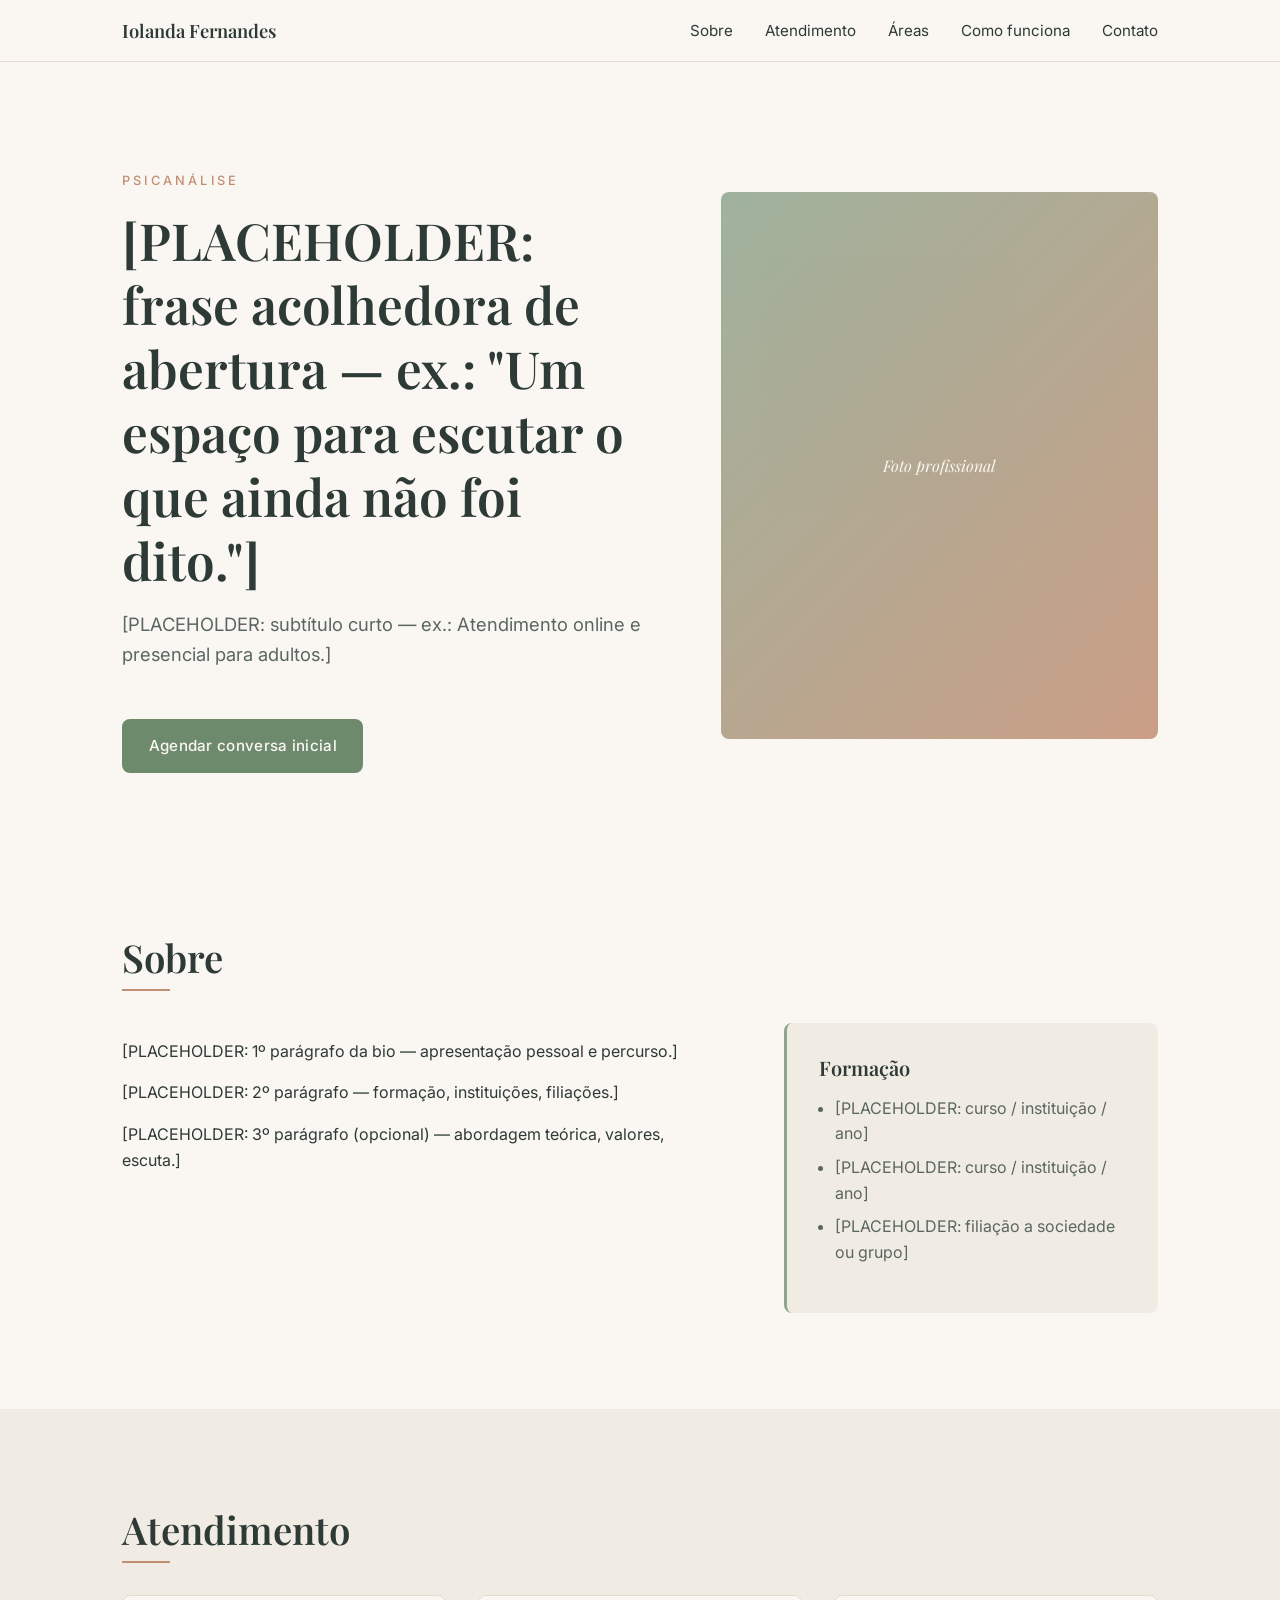
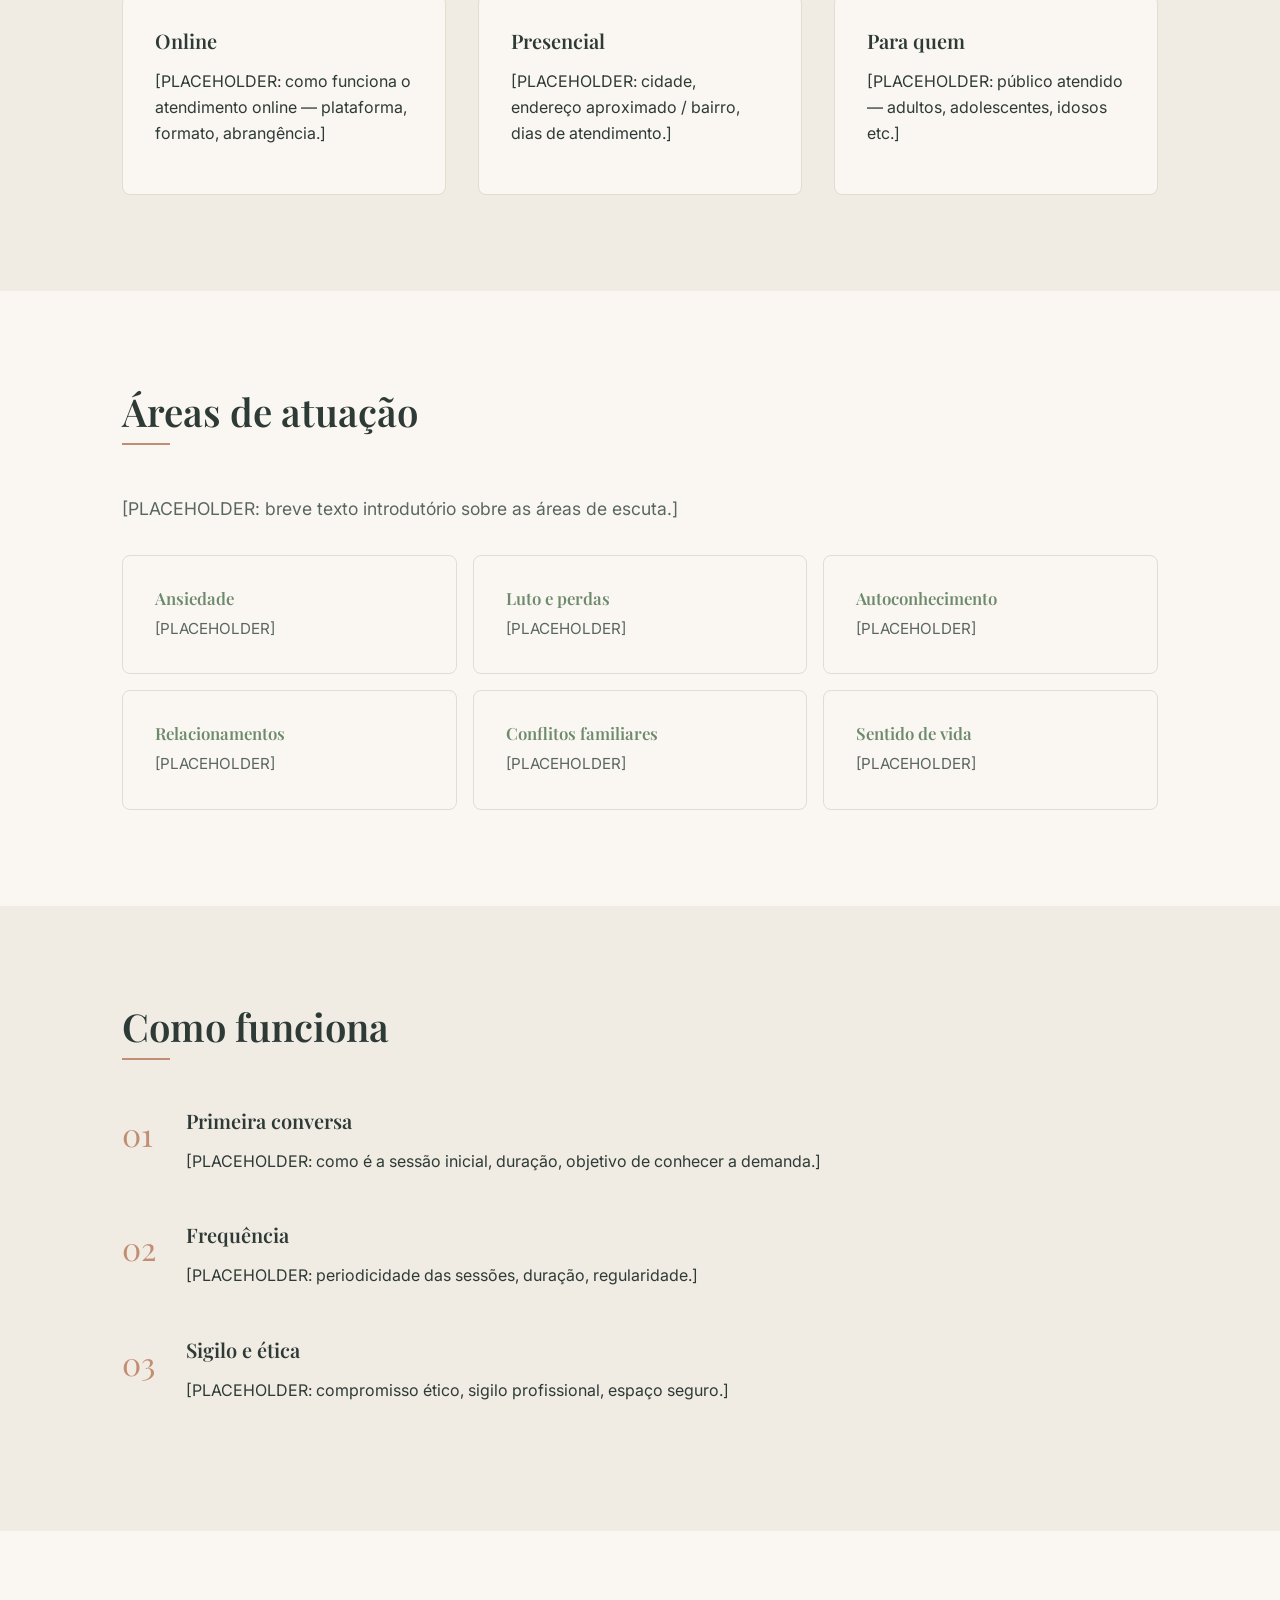
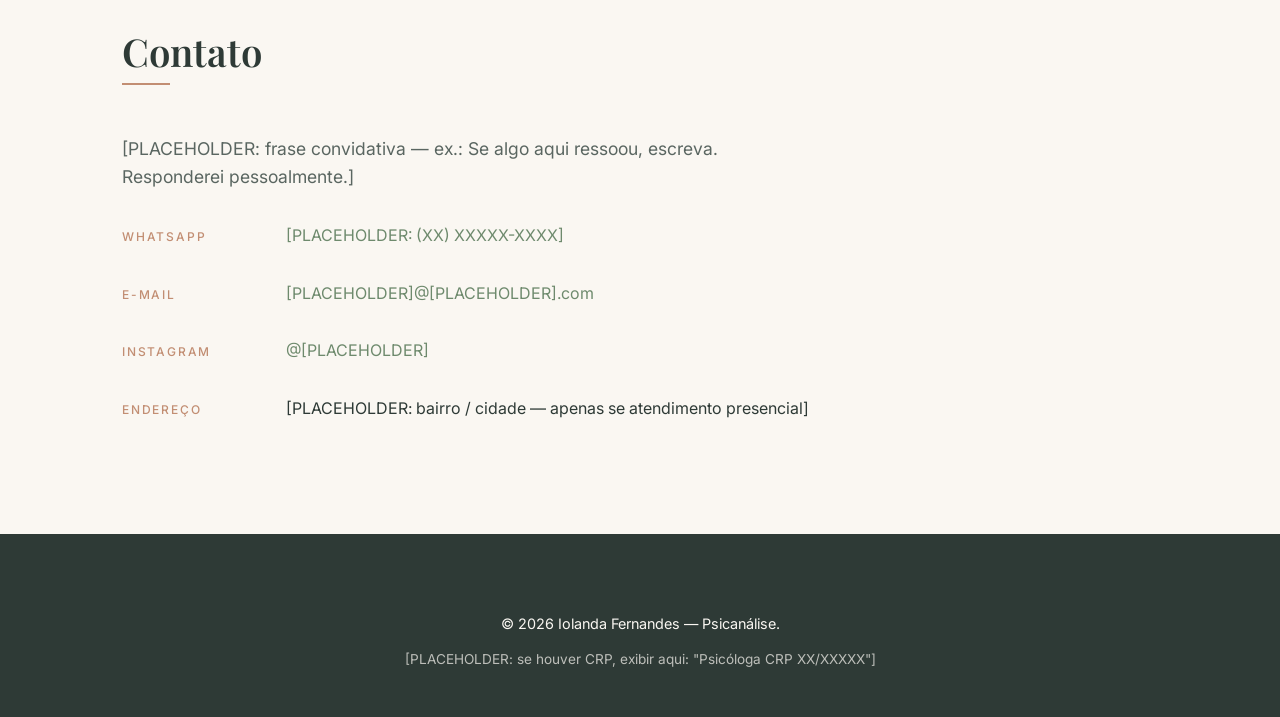
==== index.html @ 134d7c66 "Adiciona estrutura inicial do site (HTML, CSS, JS) Esqueleto one-page com 6 seções (Hero, Sobre, Ate" ====
<!DOCTYPE html>
<html lang="pt-BR">
<head>
  <meta charset="UTF-8" />
  <meta name="viewport" content="width=device-width, initial-scale=1.0" />
  <meta name="description" content="[PLACEHOLDER] Iolanda Fernandes — psicanálise. Atendimento online e presencial. Escuta acolhedora e ética." />
  <meta name="author" content="Iolanda Fernandes" />

  <title>Iolanda Fernandes — Psicanálise</title>

  <link rel="preconnect" href="https://fonts.googleapis.com" />
  <link rel="preconnect" href="https://fonts.gstatic.com" crossorigin />
  <link href="https://fonts.googleapis.com/css2?family=Playfair+Display:wght@400;600&family=Inter:wght@300;400;500;600&display=swap" rel="stylesheet" />

  <link rel="stylesheet" href="css/styles.css" />
</head>
<body>

  <header class="site-header" id="topo">
    <div class="container header-inner">
      <a href="#topo" class="logo">Iolanda Fernandes</a>

      <button class="nav-toggle" aria-label="Abrir menu" aria-expanded="false" aria-controls="nav-menu">
        <span></span><span></span><span></span>
      </button>

      <nav class="nav" id="nav-menu">
        <ul>
          <li><a href="#sobre">Sobre</a></li>
          <li><a href="#atendimento">Atendimento</a></li>
          <li><a href="#areas">Áreas</a></li>
          <li><a href="#como-funciona">Como funciona</a></li>
          <li><a href="#contato">Contato</a></li>
        </ul>
      </nav>
    </div>
  </header>

  <main>

    <!-- 1. HERO -->
    <section class="hero" id="hero">
      <div class="container hero-inner">
        <div class="hero-text">
          <p class="eyebrow">Psicanálise</p>
          <h1>[PLACEHOLDER: frase acolhedora de abertura — ex.: "Um espaço para escutar o que ainda não foi dito."]</h1>
          <p class="lead">[PLACEHOLDER: subtítulo curto — ex.: Atendimento online e presencial para adultos.]</p>
          <a href="#contato" class="btn btn-primary">Agendar conversa inicial</a>
        </div>
        <div class="hero-image">
          <!-- TODO: substituir por foto profissional da Iolanda em img/iolanda.jpg -->
          <div class="hero-image-placeholder" aria-hidden="true">Foto profissional</div>
        </div>
      </div>
    </section>

    <!-- 2. SOBRE -->
    <section class="section" id="sobre">
      <div class="container">
        <h2 class="section-title">Sobre</h2>
        <div class="sobre-grid">
          <div class="sobre-text">
            <p>[PLACEHOLDER: 1º parágrafo da bio — apresentação pessoal e percurso.]</p>
            <p>[PLACEHOLDER: 2º parágrafo — formação, instituições, filiações.]</p>
            <p>[PLACEHOLDER: 3º parágrafo (opcional) — abordagem teórica, valores, escuta.]</p>
          </div>
          <aside class="sobre-credenciais">
            <h3>Formação</h3>
            <ul>
              <li>[PLACEHOLDER: curso / instituição / ano]</li>
              <li>[PLACEHOLDER: curso / instituição / ano]</li>
              <li>[PLACEHOLDER: filiação a sociedade ou grupo]</li>
            </ul>
            <!-- TODO: incluir CRP aqui se a Iolanda for psicóloga formada -->
          </aside>
        </div>
      </div>
    </section>

    <!-- 3. ATENDIMENTO -->
    <section class="section section-alt" id="atendimento">
      <div class="container">
        <h2 class="section-title">Atendimento</h2>
        <div class="cards-grid">
          <article class="card">
            <h3>Online</h3>
            <p>[PLACEHOLDER: como funciona o atendimento online — plataforma, formato, abrangência.]</p>
          </article>
          <article class="card">
            <h3>Presencial</h3>
            <p>[PLACEHOLDER: cidade, endereço aproximado / bairro, dias de atendimento.]</p>
          </article>
          <article class="card">
            <h3>Para quem</h3>
            <p>[PLACEHOLDER: público atendido — adultos, adolescentes, idosos etc.]</p>
          </article>
        </div>
      </div>
    </section>

    <!-- 4. ÁREAS DE ATUAÇÃO -->
    <section class="section" id="areas">
      <div class="container">
        <h2 class="section-title">Áreas de atuação</h2>
        <p class="section-lead">[PLACEHOLDER: breve texto introdutório sobre as áreas de escuta.]</p>
        <div class="areas-grid">
          <div class="area-item"><h4>Ansiedade</h4><p>[PLACEHOLDER]</p></div>
          <div class="area-item"><h4>Luto e perdas</h4><p>[PLACEHOLDER]</p></div>
          <div class="area-item"><h4>Autoconhecimento</h4><p>[PLACEHOLDER]</p></div>
          <div class="area-item"><h4>Relacionamentos</h4><p>[PLACEHOLDER]</p></div>
          <div class="area-item"><h4>Conflitos familiares</h4><p>[PLACEHOLDER]</p></div>
          <div class="area-item"><h4>Sentido de vida</h4><p>[PLACEHOLDER]</p></div>
        </div>
      </div>
    </section>

    <!-- 5. COMO FUNCIONA -->
    <section class="section section-alt" id="como-funciona">
      <div class="container">
        <h2 class="section-title">Como funciona</h2>
        <ol class="passos">
          <li>
            <h3>Primeira conversa</h3>
            <p>[PLACEHOLDER: como é a sessão inicial, duração, objetivo de conhecer a demanda.]</p>
          </li>
          <li>
            <h3>Frequência</h3>
            <p>[PLACEHOLDER: periodicidade das sessões, duração, regularidade.]</p>
          </li>
          <li>
            <h3>Sigilo e ética</h3>
            <p>[PLACEHOLDER: compromisso ético, sigilo profissional, espaço seguro.]</p>
          </li>
        </ol>
      </div>
    </section>

    <!-- 6. CONTATO -->
    <section class="section" id="contato">
      <div class="container">
        <h2 class="section-title">Contato</h2>
        <p class="section-lead">[PLACEHOLDER: frase convidativa — ex.: Se algo aqui ressoou, escreva. Responderei pessoalmente.]</p>
        <ul class="contato-lista">
          <li>
            <span class="contato-label">WhatsApp</span>
            <a href="https://wa.me/55XXXXXXXXXXX" target="_blank" rel="noopener">[PLACEHOLDER: (XX) XXXXX-XXXX]</a>
          </li>
          <li>
            <span class="contato-label">E-mail</span>
            <a href="mailto:[PLACEHOLDER]@[PLACEHOLDER].com">[PLACEHOLDER]@[PLACEHOLDER].com</a>
          </li>
          <li>
            <span class="contato-label">Instagram</span>
            <a href="https://instagram.com/[PLACEHOLDER]" target="_blank" rel="noopener">@[PLACEHOLDER]</a>
          </li>
          <li>
            <span class="contato-label">Endereço</span>
            <span>[PLACEHOLDER: bairro / cidade — apenas se atendimento presencial]</span>
          </li>
        </ul>
      </div>
    </section>

  </main>

  <footer class="site-footer">
    <div class="container">
      <p>&copy; <span id="ano">2026</span> Iolanda Fernandes — Psicanálise.</p>
      <p class="footer-note">[PLACEHOLDER: se houver CRP, exibir aqui: "Psicóloga CRP XX/XXXXX"]</p>
    </div>
  </footer>

  <script src="js/main.js"></script>
</body>
</html>
---- css/styles.css ----
/* ===========================================================
   Site Iolanda Fernandes — Psicanálise
   Paleta sóbria e acolhedora · mobile-first · sem frameworks
   =========================================================== */

:root {
  /* Paleta */
  --c-bg:          #FAF7F2;   /* off-white */
  --c-bg-alt:      #F1ECE3;   /* off-white mais quente para seções alternadas */
  --c-text:        #2E3A36;   /* verde-acinzentado escuro */
  --c-text-soft:   #5A6661;
  --c-accent:      #8FA68E;   /* verde-sálvia */
  --c-accent-dark: #6E8A6D;
  --c-warm:        #C28E73;   /* terracota suave */
  --c-line:        #E2DCD2;

  /* Tipografia */
  --f-serif: 'Playfair Display', Georgia, 'Times New Roman', serif;
  --f-sans:  'Inter', system-ui, -apple-system, 'Helvetica Neue', sans-serif;

  /* Espaçamentos */
  --space-xs: 0.5rem;
  --space-sm: 1rem;
  --space-md: 2rem;
  --space-lg: 4rem;
  --space-xl: 6rem;

  /* Layout */
  --max-w: 1100px;
  --radius: 8px;
  --transition: 0.25s ease;
}

/* ----------- Reset enxuto ----------- */
*, *::before, *::after { box-sizing: border-box; }
html { scroll-behavior: smooth; }
body {
  margin: 0;
  font-family: var(--f-sans);
  font-weight: 400;
  line-height: 1.6;
  color: var(--c-text);
  background: var(--c-bg);
  -webkit-font-smoothing: antialiased;
}
img { max-width: 100%; display: block; }
a { color: var(--c-accent-dark); text-decoration: none; transition: color var(--transition); }
a:hover { color: var(--c-warm); }
ul, ol { padding-left: 1.2rem; }

/* ----------- Tipografia ----------- */
h1, h2, h3, h4 {
  font-family: var(--f-serif);
  font-weight: 600;
  color: var(--c-text);
  line-height: 1.25;
  margin: 0 0 var(--space-sm);
}
h1 { font-size: clamp(2rem, 5vw, 3.2rem); }
h2 { font-size: clamp(1.6rem, 3.5vw, 2.4rem); }
h3 { font-size: 1.25rem; }
h4 { font-size: 1.05rem; }

.eyebrow {
  text-transform: uppercase;
  letter-spacing: 0.25em;
  font-size: 0.8rem;
  color: var(--c-warm);
  margin-bottom: var(--space-sm);
  font-weight: 500;
}

.lead {
  font-size: 1.15rem;
  color: var(--c-text-soft);
  max-width: 50ch;
}

/* ----------- Container ----------- */
.container {
  width: 100%;
  max-width: var(--max-w);
  margin: 0 auto;
  padding: 0 var(--space-md);
}

/* ----------- Header ----------- */
.site-header {
  position: sticky;
  top: 0;
  z-index: 100;
  background: rgba(250, 247, 242, 0.92);
  backdrop-filter: blur(8px);
  border-bottom: 1px solid var(--c-line);
}
.header-inner {
  display: flex;
  align-items: center;
  justify-content: space-between;
  padding-top: var(--space-sm);
  padding-bottom: var(--space-sm);
}
.logo {
  font-family: var(--f-serif);
  font-size: 1.15rem;
  font-weight: 600;
  color: var(--c-text);
}
.nav ul {
  list-style: none;
  padding: 0;
  margin: 0;
  display: flex;
  gap: var(--space-md);
}
.nav a {
  color: var(--c-text);
  font-size: 0.95rem;
}

/* Toggle mobile */
.nav-toggle {
  display: none;
  background: none;
  border: 0;
  padding: 0.5rem;
  cursor: pointer;
}
.nav-toggle span {
  display: block;
  width: 26px;
  height: 2px;
  background: var(--c-text);
  margin: 5px 0;
  transition: transform var(--transition), opacity var(--transition);
}

/* ----------- Hero ----------- */
.hero {
  padding: var(--space-xl) 0 var(--space-lg);
}
.hero-inner {
  display: grid;
  grid-template-columns: 1fr;
  gap: var(--space-lg);
  align-items: center;
}
.hero-image-placeholder {
  background: linear-gradient(135deg, var(--c-accent) 0%, var(--c-warm) 100%);
  border-radius: var(--radius);
  aspect-ratio: 4 / 5;
  display: flex;
  align-items: center;
  justify-content: center;
  color: var(--c-bg);
  font-family: var(--f-serif);
  font-style: italic;
  opacity: 0.85;
}

/* ----------- Botões ----------- */
.btn {
  display: inline-block;
  padding: 0.85rem 1.6rem;
  border-radius: var(--radius);
  font-family: var(--f-sans);
  font-weight: 500;
  font-size: 0.95rem;
  letter-spacing: 0.02em;
  border: 1px solid transparent;
  cursor: pointer;
  transition: background var(--transition), color var(--transition), transform var(--transition);
  margin-top: var(--space-md);
}
.btn-primary {
  background: var(--c-accent-dark);
  color: var(--c-bg);
}
.btn-primary:hover {
  background: var(--c-text);
  color: var(--c-bg);
  transform: translateY(-1px);
}

/* ----------- Seções ----------- */
.section {
  padding: var(--space-xl) 0;
}
.section-alt {
  background: var(--c-bg-alt);
}
.section-title {
  margin-bottom: var(--space-md);
  position: relative;
  display: inline-block;
}
.section-title::after {
  content: "";
  display: block;
  width: 48px;
  height: 2px;
  background: var(--c-warm);
  margin-top: var(--space-xs);
}
.section-lead {
  font-size: 1.1rem;
  color: var(--c-text-soft);
  max-width: 60ch;
  margin-bottom: var(--space-md);
}

/* ----------- Sobre ----------- */
.sobre-grid {
  display: grid;
  grid-template-columns: 1fr;
  gap: var(--space-lg);
}
.sobre-credenciais {
  background: var(--c-bg-alt);
  padding: var(--space-md);
  border-radius: var(--radius);
  border-left: 3px solid var(--c-accent);
}
.sobre-credenciais h3 { margin-top: 0; }
.sobre-credenciais ul { padding-left: 1rem; }
.sobre-credenciais li { margin-bottom: var(--space-xs); color: var(--c-text-soft); }

/* ----------- Cards (Atendimento) ----------- */
.cards-grid {
  display: grid;
  grid-template-columns: 1fr;
  gap: var(--space-md);
}
.card {
  background: var(--c-bg);
  padding: var(--space-md);
  border-radius: var(--radius);
  border: 1px solid var(--c-line);
  transition: transform var(--transition), box-shadow var(--transition);
}
.card:hover {
  transform: translateY(-3px);
  box-shadow: 0 8px 24px rgba(46, 58, 54, 0.08);
}

/* ----------- Áreas ----------- */
.areas-grid {
  display: grid;
  grid-template-columns: 1fr;
  gap: var(--space-sm);
}
.area-item {
  padding: var(--space-md);
  border: 1px solid var(--c-line);
  border-radius: var(--radius);
  background: var(--c-bg);
}
.area-item h4 {
  color: var(--c-accent-dark);
  margin-bottom: var(--space-xs);
}
.area-item p {
  margin: 0;
  color: var(--c-text-soft);
  font-size: 0.95rem;
}

/* ----------- Passos (Como funciona) ----------- */
.passos {
  list-style: none;
  padding: 0;
  counter-reset: passo;
  display: grid;
  gap: var(--space-md);
}
.passos li {
  counter-increment: passo;
  padding-left: 4rem;
  position: relative;
}
.passos li::before {
  content: counter(passo, decimal-leading-zero);
  position: absolute;
  left: 0;
  top: 0;
  font-family: var(--f-serif);
  font-size: 2rem;
  color: var(--c-warm);
}

/* ----------- Contato ----------- */
.contato-lista {
  list-style: none;
  padding: 0;
  display: grid;
  gap: var(--space-md);
  margin-top: var(--space-md);
}
.contato-lista li {
  display: grid;
  grid-template-columns: 1fr;
  gap: 0.25rem;
}
.contato-label {
  text-transform: uppercase;
  letter-spacing: 0.15em;
  font-size: 0.75rem;
  color: var(--c-warm);
  font-weight: 500;
}

/* ----------- Footer ----------- */
.site-footer {
  background: var(--c-text);
  color: var(--c-bg);
  padding: var(--space-lg) 0 var(--space-md);
  text-align: center;
  font-size: 0.9rem;
}
.site-footer a { color: var(--c-bg); }
.footer-note {
  opacity: 0.7;
  font-size: 0.85rem;
  margin-top: var(--space-xs);
}

/* ===========================================================
   Breakpoints
   =========================================================== */

@media (min-width: 720px) {
  .hero-inner { grid-template-columns: 1.1fr 0.9fr; }
  .sobre-grid { grid-template-columns: 1.6fr 1fr; }
  .cards-grid { grid-template-columns: repeat(3, 1fr); }
  .areas-grid { grid-template-columns: repeat(2, 1fr); }
  .contato-lista li {
    grid-template-columns: 160px 1fr;
    align-items: baseline;
  }
}

@media (min-width: 960px) {
  .areas-grid { grid-template-columns: repeat(3, 1fr); }
}

/* ----------- Mobile: menu toggle ----------- */
@media (max-width: 719px) {
  .nav-toggle { display: block; }
  .nav {
    position: absolute;
    top: 100%;
    left: 0;
    right: 0;
    background: var(--c-bg);
    border-bottom: 1px solid var(--c-line);
    max-height: 0;
    overflow: hidden;
    transition: max-height var(--transition);
  }
  .nav.open { max-height: 500px; }
  .nav ul {
    flex-direction: column;
    gap: 0;
    padding: var(--space-sm) var(--space-md);
  }
  .nav li {
    padding: var(--space-sm) 0;
    border-bottom: 1px solid var(--c-line);
  }
  .nav li:last-child { border-bottom: 0; }
}
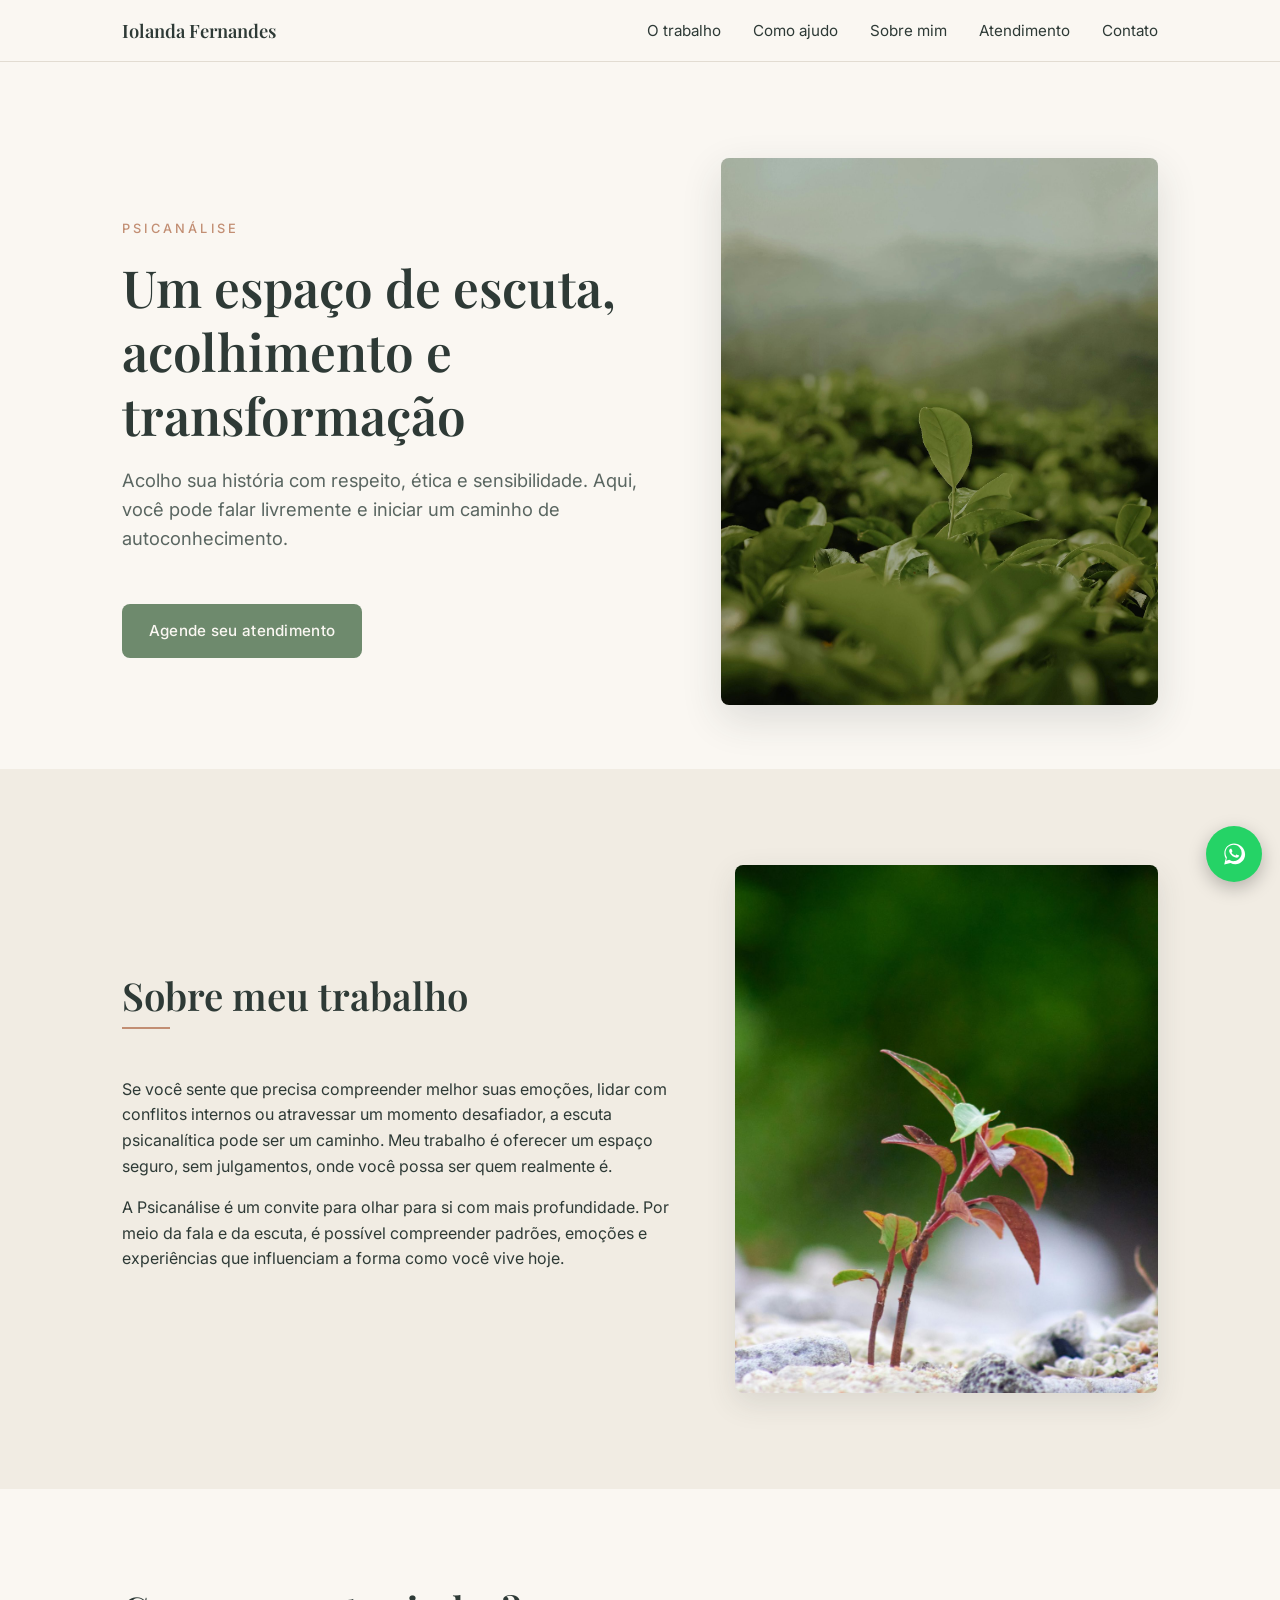
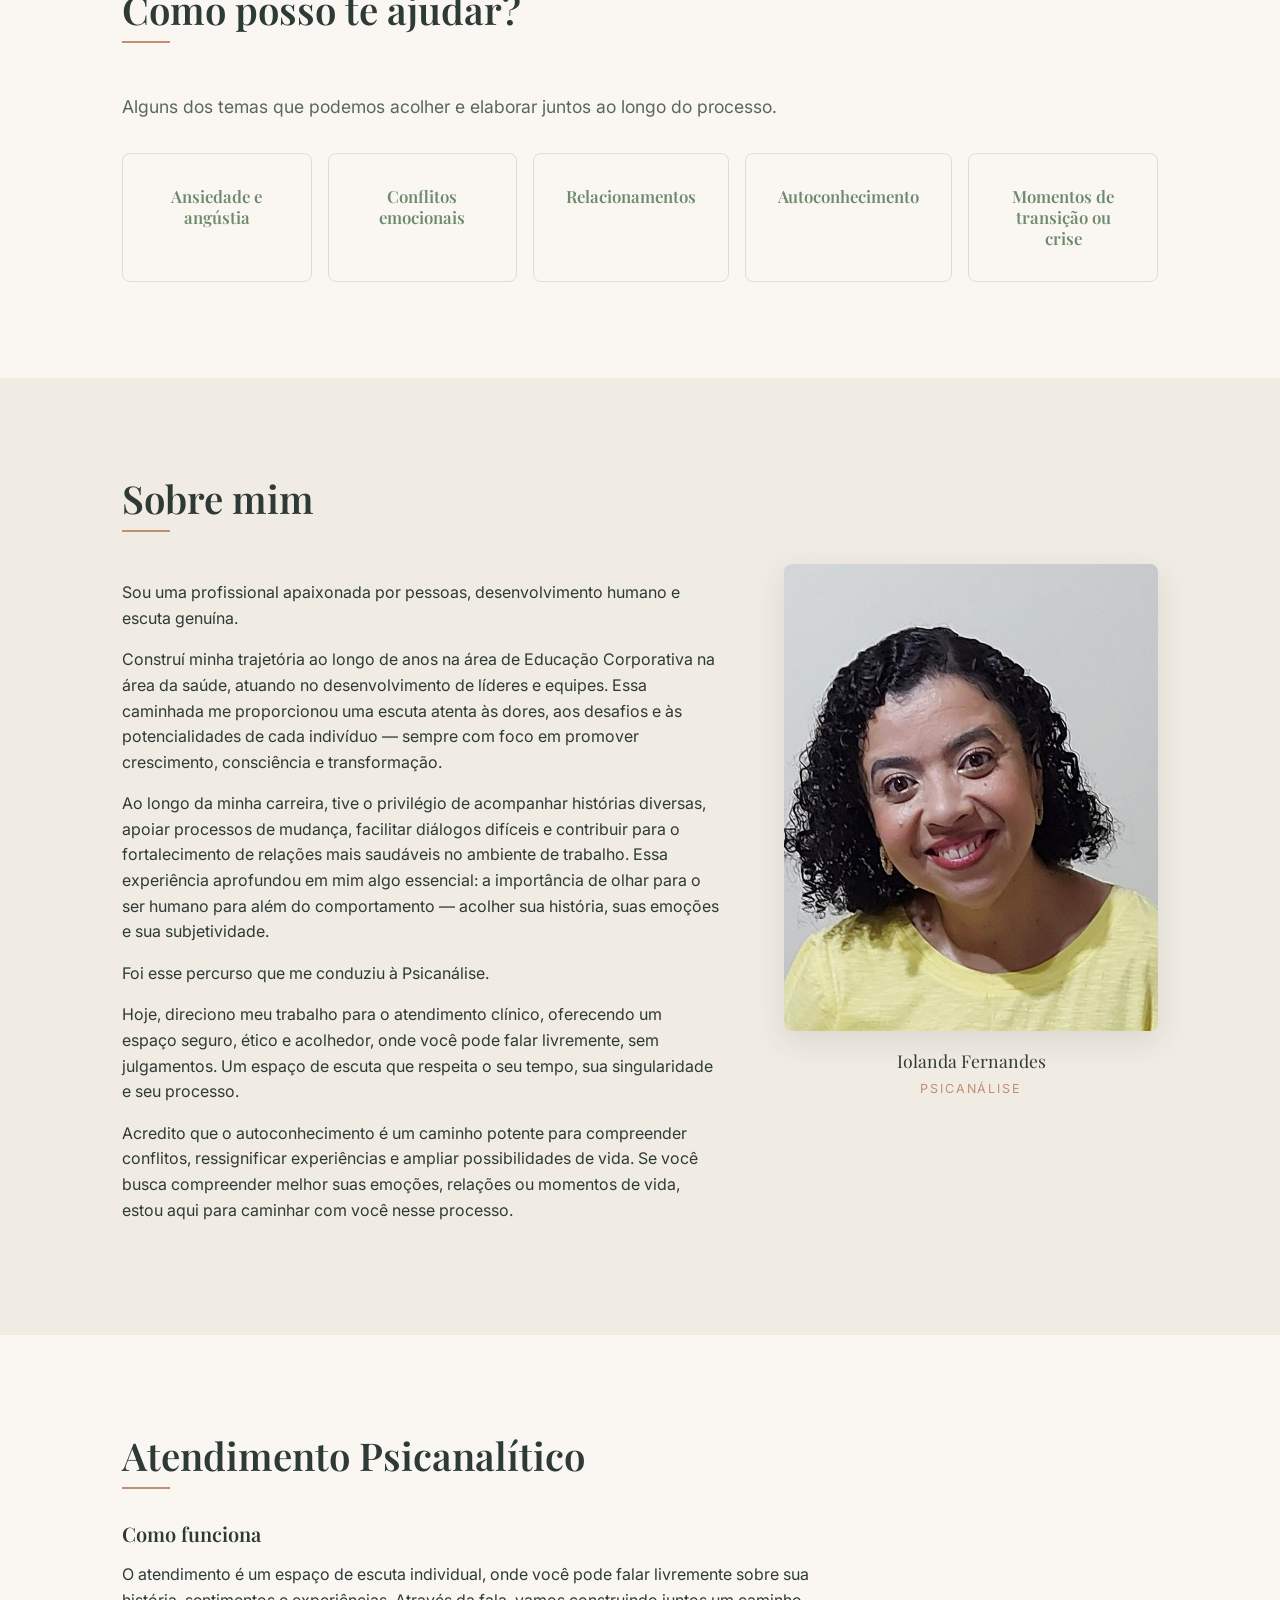
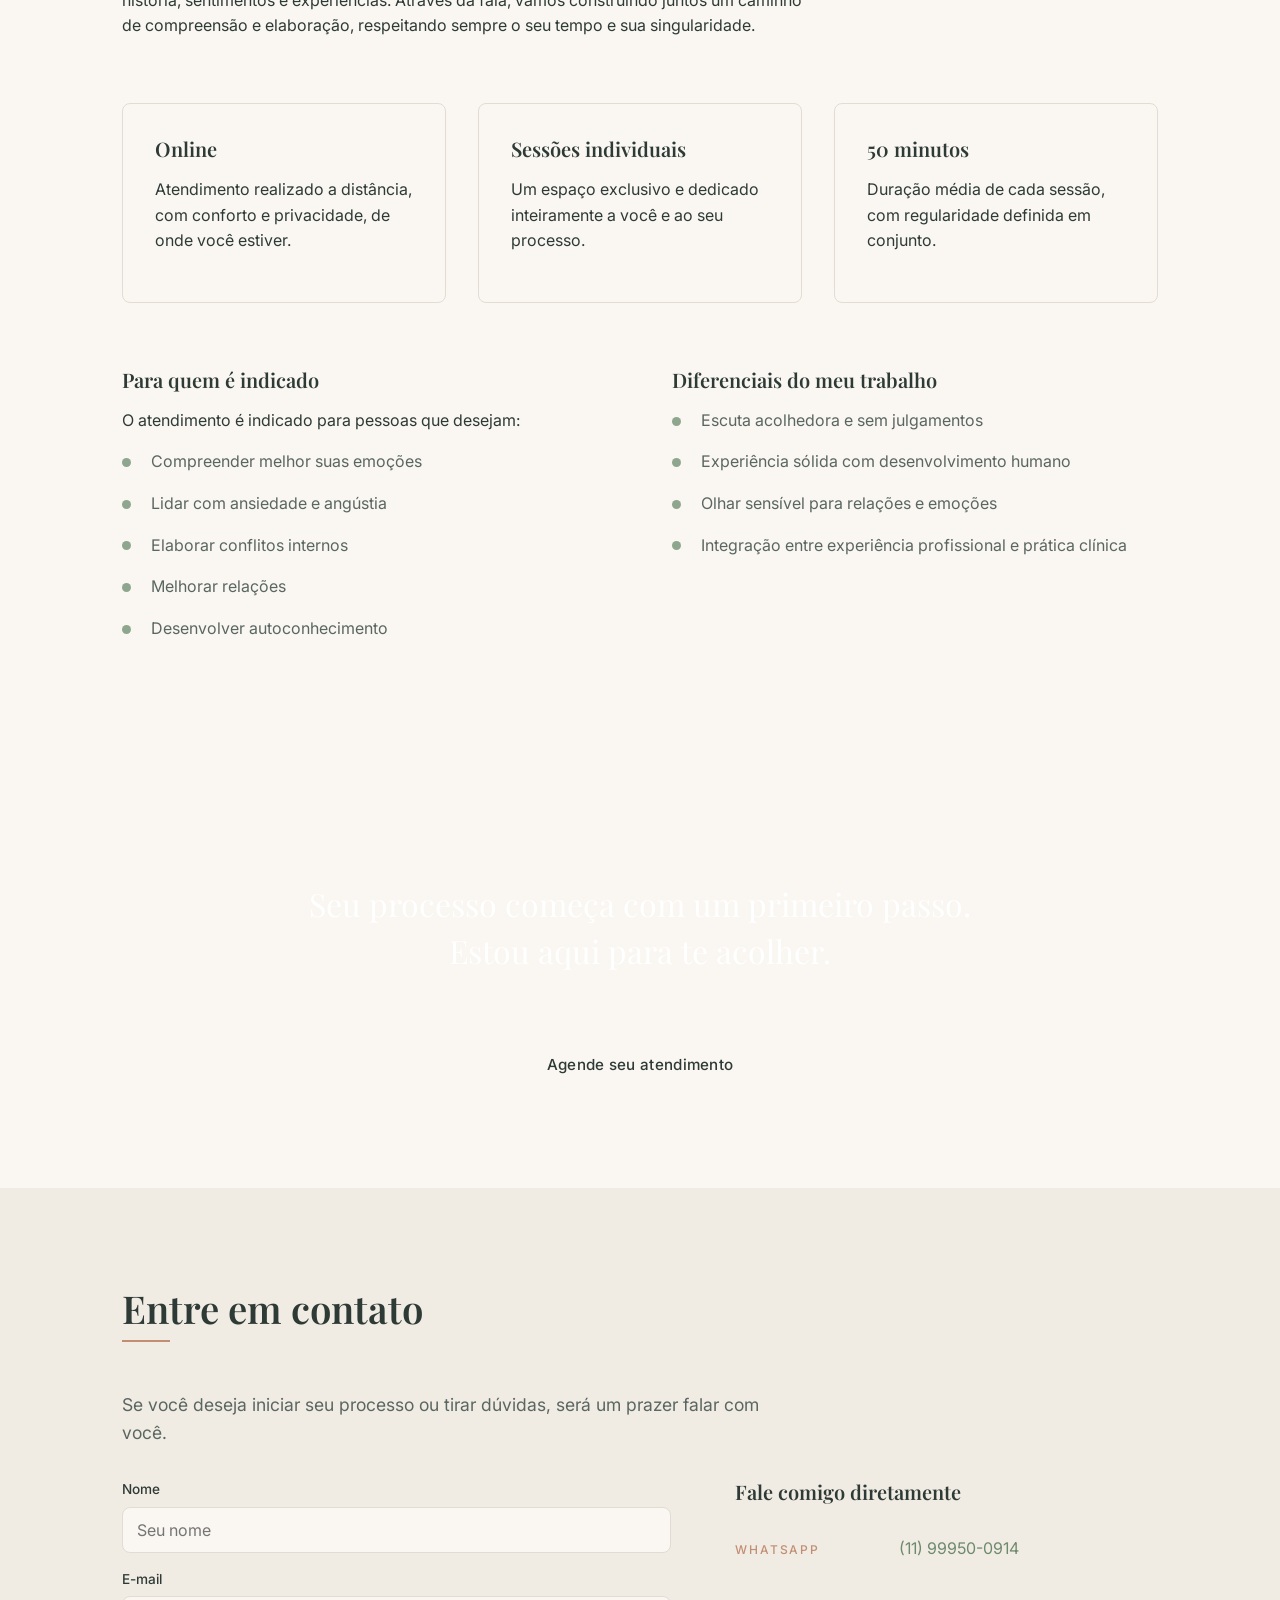
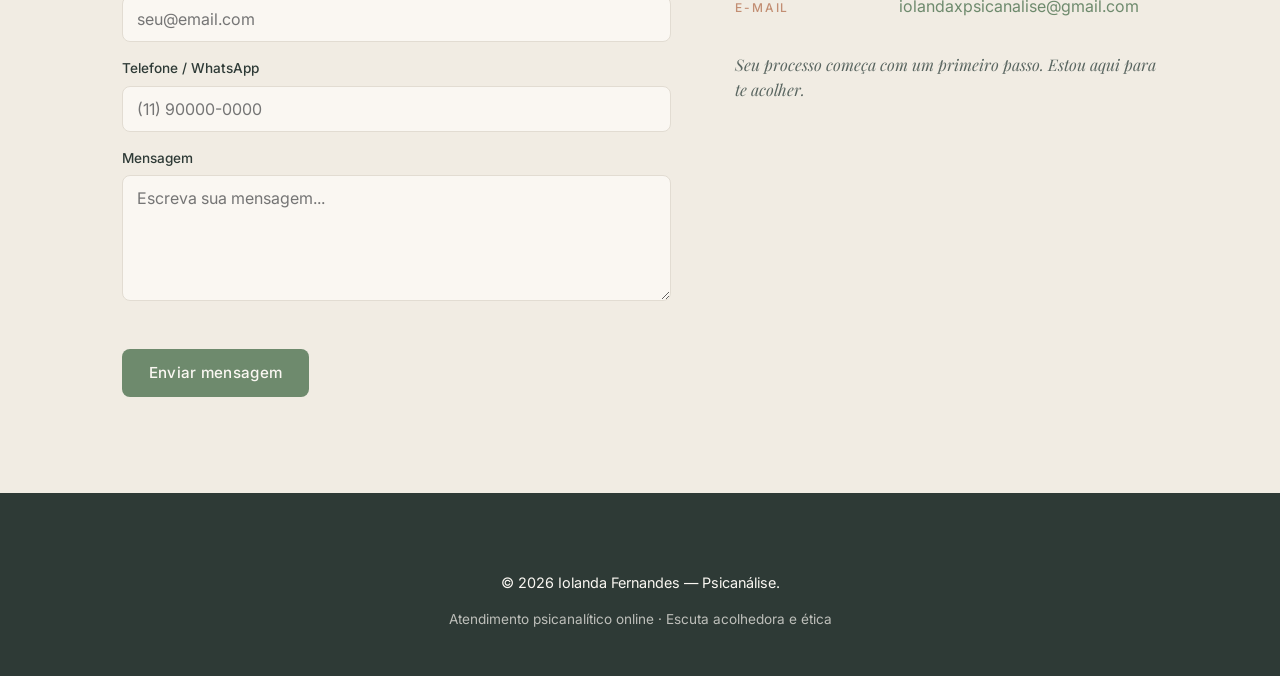
==== commit 8c947911: "Adiciona conteúdo real, imagens, formulário e WhatsApp - Substitui placeholders pelo conteúdo final " ====
--- a/index.html
+++ b/index.html
@@ -3,10 +3,17 @@
 <head>
   <meta charset="UTF-8" />
   <meta name="viewport" content="width=device-width, initial-scale=1.0" />
-  <meta name="description" content="[PLACEHOLDER] Iolanda Fernandes — psicanálise. Atendimento online e presencial. Escuta acolhedora e ética." />
+  <meta name="description" content="Iolanda Fernandes — Psicanálise. Atendimento psicanalítico online, individual e acolhedor. Um espaço de escuta, sem julgamentos, para autoconhecimento e transformação." />
   <meta name="author" content="Iolanda Fernandes" />
 
-  <title>Iolanda Fernandes — Psicanálise</title>
+  <title>Iolanda Fernandes — Psicanálise | Atendimento online</title>
+
+  <!-- Open Graph (preview ao compartilhar no WhatsApp e redes sociais) -->
+  <meta property="og:type" content="website" />
+  <meta property="og:title" content="Iolanda Fernandes — Psicanálise" />
+  <meta property="og:description" content="Um espaço de escuta, acolhimento e transformação. Atendimento psicanalítico online e individual." />
+  <meta property="og:image" content="https://acolhimentodamente.com.br/img/campo-verde.jpg" />
+  <meta property="og:url" content="https://acolhimentodamente.com.br" />
 
   <link rel="preconnect" href="https://fonts.googleapis.com" />
   <link rel="preconnect" href="https://fonts.gstatic.com" crossorigin />
@@ -26,10 +33,10 @@
 
       <nav class="nav" id="nav-menu">
         <ul>
-          <li><a href="#sobre">Sobre</a></li>
+          <li><a href="#trabalho">O trabalho</a></li>
+          <li><a href="#areas">Como ajudo</a></li>
+          <li><a href="#sobre">Sobre mim</a></li>
           <li><a href="#atendimento">Atendimento</a></li>
-          <li><a href="#areas">Áreas</a></li>
-          <li><a href="#como-funciona">Como funciona</a></li>
           <li><a href="#contato">Contato</a></li>
         </ul>
       </nav>
@@ -43,121 +50,170 @@
       <div class="container hero-inner">
         <div class="hero-text">
           <p class="eyebrow">Psicanálise</p>
-          <h1>[PLACEHOLDER: frase acolhedora de abertura — ex.: "Um espaço para escutar o que ainda não foi dito."]</h1>
-          <p class="lead">[PLACEHOLDER: subtítulo curto — ex.: Atendimento online e presencial para adultos.]</p>
-          <a href="#contato" class="btn btn-primary">Agendar conversa inicial</a>
+          <h1>Um espaço de escuta, acolhimento e transformação</h1>
+          <p class="lead">Acolho sua história com respeito, ética e sensibilidade. Aqui, você pode falar livremente e iniciar um caminho de autoconhecimento.</p>
+          <a href="#contato" class="btn btn-primary">Agende seu atendimento</a>
         </div>
         <div class="hero-image">
-          <!-- TODO: substituir por foto profissional da Iolanda em img/iolanda.jpg -->
-          <div class="hero-image-placeholder" aria-hidden="true">Foto profissional</div>
-        </div>
-      </div>
-    </section>
-
-    <!-- 2. SOBRE -->
-    <section class="section" id="sobre">
-      <div class="container">
-        <h2 class="section-title">Sobre</h2>
+          <img src="img/campo-verde.jpg" alt="Folhas verdes sob luz suave, transmitindo calma" class="hero-photo" />
+        </div>
+      </div>
+    </section>
+
+    <!-- 2. SOBRE MEU TRABALHO -->
+    <section class="section section-alt" id="trabalho">
+      <div class="container">
+        <div class="media-grid">
+          <div class="media-text">
+            <h2 class="section-title">Sobre meu trabalho</h2>
+            <p>Se você sente que precisa compreender melhor suas emoções, lidar com conflitos internos ou atravessar um momento desafiador, a escuta psicanalítica pode ser um caminho. Meu trabalho é oferecer um espaço seguro, sem julgamentos, onde você possa ser quem realmente é.</p>
+            <p>A Psicanálise é um convite para olhar para si com mais profundidade. Por meio da fala e da escuta, é possível compreender padrões, emoções e experiências que influenciam a forma como você vive hoje.</p>
+          </div>
+          <div class="media-image">
+            <img src="img/broto.jpg" alt="Pequeno broto crescendo, símbolo de transformação" />
+          </div>
+        </div>
+      </div>
+    </section>
+
+    <!-- 3. COMO POSSO TE AJUDAR -->
+    <section class="section" id="areas">
+      <div class="container">
+        <h2 class="section-title">Como posso te ajudar?</h2>
+        <p class="section-lead">Alguns dos temas que podemos acolher e elaborar juntos ao longo do processo.</p>
+        <div class="areas-grid">
+          <div class="area-item"><h4>Ansiedade e angústia</h4></div>
+          <div class="area-item"><h4>Conflitos emocionais</h4></div>
+          <div class="area-item"><h4>Relacionamentos</h4></div>
+          <div class="area-item"><h4>Autoconhecimento</h4></div>
+          <div class="area-item"><h4>Momentos de transição ou crise</h4></div>
+        </div>
+      </div>
+    </section>
+
+    <!-- 4. SOBRE MIM -->
+    <section class="section section-alt" id="sobre">
+      <div class="container">
+        <h2 class="section-title">Sobre mim</h2>
         <div class="sobre-grid">
           <div class="sobre-text">
-            <p>[PLACEHOLDER: 1º parágrafo da bio — apresentação pessoal e percurso.]</p>
-            <p>[PLACEHOLDER: 2º parágrafo — formação, instituições, filiações.]</p>
-            <p>[PLACEHOLDER: 3º parágrafo (opcional) — abordagem teórica, valores, escuta.]</p>
-          </div>
-          <aside class="sobre-credenciais">
-            <h3>Formação</h3>
-            <ul>
-              <li>[PLACEHOLDER: curso / instituição / ano]</li>
-              <li>[PLACEHOLDER: curso / instituição / ano]</li>
-              <li>[PLACEHOLDER: filiação a sociedade ou grupo]</li>
-            </ul>
-            <!-- TODO: incluir CRP aqui se a Iolanda for psicóloga formada -->
+            <p>Sou uma profissional apaixonada por pessoas, desenvolvimento humano e escuta genuína.</p>
+            <p>Construí minha trajetória ao longo de anos na área de Educação Corporativa na área da saúde, atuando no desenvolvimento de líderes e equipes. Essa caminhada me proporcionou uma escuta atenta às dores, aos desafios e às potencialidades de cada indivíduo — sempre com foco em promover crescimento, consciência e transformação.</p>
+            <p>Ao longo da minha carreira, tive o privilégio de acompanhar histórias diversas, apoiar processos de mudança, facilitar diálogos difíceis e contribuir para o fortalecimento de relações mais saudáveis no ambiente de trabalho. Essa experiência aprofundou em mim algo essencial: a importância de olhar para o ser humano para além do comportamento — acolher sua história, suas emoções e sua subjetividade.</p>
+            <p>Foi esse percurso que me conduziu à Psicanálise.</p>
+            <p>Hoje, direciono meu trabalho para o atendimento clínico, oferecendo um espaço seguro, ético e acolhedor, onde você pode falar livremente, sem julgamentos. Um espaço de escuta que respeita o seu tempo, sua singularidade e seu processo.</p>
+            <p>Acredito que o autoconhecimento é um caminho potente para compreender conflitos, ressignificar experiências e ampliar possibilidades de vida. Se você busca compreender melhor suas emoções, relações ou momentos de vida, estou aqui para caminhar com você nesse processo.</p>
+          </div>
+          <aside class="sobre-foto">
+            <img src="img/iolanda.jpg" alt="Iolanda Fernandes, psicanalista" />
+            <p class="sobre-foto-nome">Iolanda Fernandes<span>Psicanálise</span></p>
           </aside>
         </div>
       </div>
     </section>
 
-    <!-- 3. ATENDIMENTO -->
-    <section class="section section-alt" id="atendimento">
-      <div class="container">
-        <h2 class="section-title">Atendimento</h2>
+    <!-- 5. ATENDIMENTO -->
+    <section class="section" id="atendimento">
+      <div class="container">
+        <h2 class="section-title">Atendimento Psicanalítico</h2>
+
+        <div class="atend-bloco">
+          <h3>Como funciona</h3>
+          <p>O atendimento é um espaço de escuta individual, onde você pode falar livremente sobre sua história, sentimentos e experiências. Através da fala, vamos construindo juntos um caminho de compreensão e elaboração, respeitando sempre o seu tempo e sua singularidade.</p>
+        </div>
+
         <div class="cards-grid">
           <article class="card">
             <h3>Online</h3>
-            <p>[PLACEHOLDER: como funciona o atendimento online — plataforma, formato, abrangência.]</p>
+            <p>Atendimento realizado a distância, com conforto e privacidade, de onde você estiver.</p>
           </article>
           <article class="card">
-            <h3>Presencial</h3>
-            <p>[PLACEHOLDER: cidade, endereço aproximado / bairro, dias de atendimento.]</p>
+            <h3>Sessões individuais</h3>
+            <p>Um espaço exclusivo e dedicado inteiramente a você e ao seu processo.</p>
           </article>
           <article class="card">
-            <h3>Para quem</h3>
-            <p>[PLACEHOLDER: público atendido — adultos, adolescentes, idosos etc.]</p>
+            <h3>50 minutos</h3>
+            <p>Duração média de cada sessão, com regularidade definida em conjunto.</p>
           </article>
         </div>
-      </div>
-    </section>
-
-    <!-- 4. ÁREAS DE ATUAÇÃO -->
-    <section class="section" id="areas">
-      <div class="container">
-        <h2 class="section-title">Áreas de atuação</h2>
-        <p class="section-lead">[PLACEHOLDER: breve texto introdutório sobre as áreas de escuta.]</p>
-        <div class="areas-grid">
-          <div class="area-item"><h4>Ansiedade</h4><p>[PLACEHOLDER]</p></div>
-          <div class="area-item"><h4>Luto e perdas</h4><p>[PLACEHOLDER]</p></div>
-          <div class="area-item"><h4>Autoconhecimento</h4><p>[PLACEHOLDER]</p></div>
-          <div class="area-item"><h4>Relacionamentos</h4><p>[PLACEHOLDER]</p></div>
-          <div class="area-item"><h4>Conflitos familiares</h4><p>[PLACEHOLDER]</p></div>
-          <div class="area-item"><h4>Sentido de vida</h4><p>[PLACEHOLDER]</p></div>
-        </div>
-      </div>
-    </section>
-
-    <!-- 5. COMO FUNCIONA -->
-    <section class="section section-alt" id="como-funciona">
-      <div class="container">
-        <h2 class="section-title">Como funciona</h2>
-        <ol class="passos">
-          <li>
-            <h3>Primeira conversa</h3>
-            <p>[PLACEHOLDER: como é a sessão inicial, duração, objetivo de conhecer a demanda.]</p>
-          </li>
-          <li>
-            <h3>Frequência</h3>
-            <p>[PLACEHOLDER: periodicidade das sessões, duração, regularidade.]</p>
-          </li>
-          <li>
-            <h3>Sigilo e ética</h3>
-            <p>[PLACEHOLDER: compromisso ético, sigilo profissional, espaço seguro.]</p>
-          </li>
-        </ol>
+
+        <div class="atend-listas">
+          <div class="atend-coluna">
+            <h3>Para quem é indicado</h3>
+            <p>O atendimento é indicado para pessoas que desejam:</p>
+            <ul class="lista-check">
+              <li>Compreender melhor suas emoções</li>
+              <li>Lidar com ansiedade e angústia</li>
+              <li>Elaborar conflitos internos</li>
+              <li>Melhorar relações</li>
+              <li>Desenvolver autoconhecimento</li>
+            </ul>
+          </div>
+          <div class="atend-coluna">
+            <h3>Diferenciais do meu trabalho</h3>
+            <ul class="lista-check">
+              <li>Escuta acolhedora e sem julgamentos</li>
+              <li>Experiência sólida com desenvolvimento humano</li>
+              <li>Olhar sensível para relações e emoções</li>
+              <li>Integração entre experiência profissional e prática clínica</li>
+            </ul>
+          </div>
+        </div>
+      </div>
+    </section>
+
+    <!-- FAIXA / CITAÇÃO -->
+    <section class="band" aria-label="Mensagem">
+      <div class="band-overlay">
+        <p class="band-quote">Seu processo começa com um primeiro passo.<br />Estou aqui para te acolher.</p>
+        <a href="#contato" class="btn btn-light">Agende seu atendimento</a>
       </div>
     </section>
 
     <!-- 6. CONTATO -->
-    <section class="section" id="contato">
-      <div class="container">
-        <h2 class="section-title">Contato</h2>
-        <p class="section-lead">[PLACEHOLDER: frase convidativa — ex.: Se algo aqui ressoou, escreva. Responderei pessoalmente.]</p>
-        <ul class="contato-lista">
-          <li>
-            <span class="contato-label">WhatsApp</span>
-            <a href="https://wa.me/55XXXXXXXXXXX" target="_blank" rel="noopener">[PLACEHOLDER: (XX) XXXXX-XXXX]</a>
-          </li>
-          <li>
-            <span class="contato-label">E-mail</span>
-            <a href="mailto:[PLACEHOLDER]@[PLACEHOLDER].com">[PLACEHOLDER]@[PLACEHOLDER].com</a>
-          </li>
-          <li>
-            <span class="contato-label">Instagram</span>
-            <a href="https://instagram.com/[PLACEHOLDER]" target="_blank" rel="noopener">@[PLACEHOLDER]</a>
-          </li>
-          <li>
-            <span class="contato-label">Endereço</span>
-            <span>[PLACEHOLDER: bairro / cidade — apenas se atendimento presencial]</span>
-          </li>
-        </ul>
+    <section class="section section-alt" id="contato">
+      <div class="container">
+        <h2 class="section-title">Entre em contato</h2>
+        <p class="section-lead">Se você deseja iniciar seu processo ou tirar dúvidas, será um prazer falar com você.</p>
+
+        <div class="contato-grid">
+          <form class="form" action="https://formsubmit.co/iolandaxpsicanalise@gmail.com" method="POST">
+            <input type="hidden" name="_subject" value="Novo contato pelo site — Acolhimento da Mente" />
+            <input type="hidden" name="_template" value="table" />
+            <input type="hidden" name="_captcha" value="false" />
+            <input type="hidden" name="_next" value="https://acolhimentodamente.com.br/obrigada.html" />
+            <input type="text" name="_honey" style="display:none" />
+
+            <label>Nome
+              <input type="text" name="Nome" required placeholder="Seu nome" />
+            </label>
+            <label>E-mail
+              <input type="email" name="E-mail" required placeholder="seu@email.com" />
+            </label>
+            <label>Telefone / WhatsApp
+              <input type="tel" name="Telefone" placeholder="(11) 90000-0000" />
+            </label>
+            <label>Mensagem
+              <textarea name="Mensagem" rows="5" required placeholder="Escreva sua mensagem..."></textarea>
+            </label>
+            <button type="submit" class="btn btn-primary">Enviar mensagem</button>
+          </form>
+
+          <aside class="contato-direto">
+            <h3>Fale comigo diretamente</h3>
+            <ul class="contato-lista">
+              <li>
+                <span class="contato-label">WhatsApp</span>
+                <a href="https://wa.me/5511999500914?text=Ol%C3%A1%2C%20Iolanda!%20Vim%20pelo%20site%20e%20gostaria%20de%20agendar%20um%20atendimento." target="_blank" rel="noopener">(11) 99950-0914</a>
+              </li>
+              <li>
+                <span class="contato-label">E-mail</span>
+                <a href="mailto:iolandaxpsicanalise@gmail.com">iolandaxpsicanalise@gmail.com</a>
+              </li>
+            </ul>
+            <p class="contato-nota">Seu processo começa com um primeiro passo. Estou aqui para te acolher.</p>
+          </aside>
+        </div>
       </div>
     </section>
 
@@ -166,9 +222,14 @@
   <footer class="site-footer">
     <div class="container">
       <p>&copy; <span id="ano">2026</span> Iolanda Fernandes — Psicanálise.</p>
-      <p class="footer-note">[PLACEHOLDER: se houver CRP, exibir aqui: "Psicóloga CRP XX/XXXXX"]</p>
+      <p class="footer-note">Atendimento psicanalítico online · Escuta acolhedora e ética</p>
     </div>
   </footer>
+
+  <!-- Botão flutuante de WhatsApp -->
+  <a href="https://wa.me/5511999500914?text=Ol%C3%A1%2C%20Iolanda!%20Vim%20pelo%20site%20e%20gostaria%20de%20agendar%20um%20atendimento." class="whatsapp-float" target="_blank" rel="noopener" aria-label="Falar no WhatsApp">
+    <svg viewBox="0 0 32 32" width="28" height="28" aria-hidden="true"><path fill="currentColor" d="M16.04 4C9.93 4 4.98 8.95 4.98 15.06c0 2.13.6 4.12 1.64 5.82L4.8 28l7.3-1.78c1.63.89 3.5 1.4 5.49 1.4h.01c6.11 0 11.06-4.95 11.06-11.06C28.66 8.95 22.15 4 16.04 4zm0 20.3h-.01c-1.77 0-3.5-.48-5.01-1.38l-.36-.21-3.73.98 1-3.64-.23-.37a9.18 9.18 0 0 1-1.41-4.95c0-5.08 4.14-9.21 9.23-9.21 2.46 0 4.78.96 6.52 2.7a9.16 9.16 0 0 1 2.7 6.52c0 5.09-4.14 9.22-9.22 9.22zm5.05-6.9c-.28-.14-1.64-.81-1.89-.9-.25-.09-.43-.14-.62.14-.18.28-.71.9-.87 1.08-.16.18-.32.21-.6.07-.28-.14-1.17-.43-2.22-1.37-.82-.73-1.37-1.63-1.53-1.91-.16-.28-.02-.43.12-.57.13-.13.28-.32.42-.49.14-.16.18-.28.28-.46.09-.18.05-.35-.02-.49-.07-.14-.62-1.5-.85-2.05-.22-.54-.45-.47-.62-.48l-.53-.01c-.18 0-.46.07-.71.35-.25.28-.95.93-.95 2.27s.97 2.63 1.11 2.81c.14.18 1.92 2.94 4.65 4.12.65.28 1.16.45 1.55.58.65.21 1.25.18 1.72.11.52-.08 1.64-.67 1.87-1.32.23-.65.23-1.2.16-1.32-.07-.12-.25-.18-.53-.32z"/></svg>
+  </a>
 
   <script src="js/main.js"></script>
 </body>
--- a/css/styles.css
+++ b/css/styles.css
@@ -369,3 +369,184 @@
   }
   .nav li:last-child { border-bottom: 0; }
 }
+
+/* ===========================================================
+   Adições — conteúdo real (foto, formulário, faixa, WhatsApp)
+   =========================================================== */
+
+:root { --c-lilac: #b9a7c9; }
+
+/* Hero com foto real */
+.hero-photo {
+  width: 100%;
+  border-radius: var(--radius);
+  aspect-ratio: 4 / 5;
+  object-fit: cover;
+  box-shadow: 0 14px 40px rgba(46, 58, 54, 0.14);
+}
+
+/* Grid texto + imagem (Sobre meu trabalho) */
+.media-grid {
+  display: grid;
+  grid-template-columns: 1fr;
+  gap: var(--space-lg);
+  align-items: center;
+}
+.media-image img {
+  width: 100%;
+  border-radius: var(--radius);
+  aspect-ratio: 4 / 5;
+  object-fit: cover;
+  box-shadow: 0 10px 30px rgba(46, 58, 54, 0.12);
+}
+
+/* Como ajudo — cards centralizados */
+.areas-grid .area-item { text-align: center; }
+.areas-grid .area-item h4 { margin: 0; color: var(--c-accent-dark); }
+
+/* Sobre mim — foto */
+.sobre-foto { margin: 0; }
+.sobre-foto img {
+  width: 100%;
+  border-radius: var(--radius);
+  aspect-ratio: 4 / 5;
+  object-fit: cover;
+  box-shadow: 0 10px 30px rgba(46, 58, 54, 0.12);
+}
+.sobre-foto-nome {
+  font-family: var(--f-serif);
+  font-size: 1.1rem;
+  color: var(--c-text);
+  margin-top: var(--space-sm);
+  text-align: center;
+}
+.sobre-foto-nome span {
+  display: block;
+  font-family: var(--f-sans);
+  font-size: 0.78rem;
+  letter-spacing: 0.15em;
+  text-transform: uppercase;
+  color: var(--c-warm);
+  margin-top: 0.2rem;
+}
+
+/* Atendimento */
+.atend-bloco { margin-bottom: var(--space-lg); max-width: 70ch; }
+.atend-listas {
+  display: grid;
+  grid-template-columns: 1fr;
+  gap: var(--space-lg);
+  margin-top: var(--space-lg);
+}
+.lista-check { list-style: none; padding: 0; margin: var(--space-sm) 0 0; }
+.lista-check li {
+  position: relative;
+  padding-left: 1.8rem;
+  margin-bottom: var(--space-sm);
+  color: var(--c-text-soft);
+}
+.lista-check li::before {
+  content: "";
+  position: absolute;
+  left: 0; top: 0.55em;
+  width: 9px; height: 9px;
+  border-radius: 50%;
+  background: var(--c-accent);
+}
+
+/* Faixa com imagem de fundo + citação */
+.band {
+  position: relative;
+  background: linear-gradient(rgba(46, 58, 54, 0.55), rgba(46, 58, 54, 0.55)),
+              url("../img/luz-folhas.jpg");
+  background-size: cover;
+  background-position: center;
+  background-attachment: scroll;
+  padding: var(--space-xl) var(--space-md);
+  text-align: center;
+}
+.band-overlay { max-width: 700px; margin: 0 auto; }
+.band-quote {
+  font-family: var(--f-serif);
+  font-size: clamp(1.4rem, 3vw, 2rem);
+  color: #fff;
+  line-height: 1.45;
+  margin-bottom: var(--space-md);
+}
+.btn-light { background: var(--c-bg); color: var(--c-text); }
+.btn-light:hover { background: #fff; color: var(--c-text); transform: translateY(-1px); }
+
+/* Contato — formulário + contato direto */
+.contato-grid {
+  display: grid;
+  grid-template-columns: 1fr;
+  gap: var(--space-lg);
+  margin-top: var(--space-md);
+}
+.form { display: grid; gap: var(--space-sm); }
+.form label {
+  display: grid;
+  gap: 0.35rem;
+  font-size: 0.85rem;
+  font-weight: 500;
+  color: var(--c-text);
+}
+.form input,
+.form textarea {
+  font-family: var(--f-sans);
+  font-size: 1rem;
+  padding: 0.75rem 0.9rem;
+  border: 1px solid var(--c-line);
+  border-radius: var(--radius);
+  background: var(--c-bg);
+  color: var(--c-text);
+  width: 100%;
+}
+.form input:focus,
+.form textarea:focus {
+  outline: none;
+  border-color: var(--c-accent);
+  box-shadow: 0 0 0 3px rgba(143, 166, 142, 0.2);
+}
+.form textarea { resize: vertical; }
+.form .btn { justify-self: start; cursor: pointer; }
+
+.contato-direto h3 { margin-top: 0; }
+.contato-nota {
+  margin-top: var(--space-md);
+  font-style: italic;
+  color: var(--c-text-soft);
+  font-family: var(--f-serif);
+}
+
+/* Botão flutuante de WhatsApp */
+.whatsapp-float {
+  position: fixed;
+  right: 18px;
+  bottom: 18px;
+  width: 56px;
+  height: 56px;
+  border-radius: 50%;
+  background: #25d366;
+  color: #fff;
+  display: flex;
+  align-items: center;
+  justify-content: center;
+  box-shadow: 0 6px 18px rgba(0, 0, 0, 0.25);
+  z-index: 200;
+  transition: transform var(--transition);
+}
+.whatsapp-float:hover { transform: scale(1.08); color: #fff; }
+
+/* Breakpoints adicionais */
+@media (min-width: 720px) {
+  .media-grid { grid-template-columns: 1.3fr 1fr; }
+  .areas-grid { grid-template-columns: repeat(3, 1fr); }
+  .atend-listas { grid-template-columns: 1fr 1fr; }
+  .contato-grid { grid-template-columns: 1.3fr 1fr; }
+  .sobre-grid { align-items: start; }
+  .band { background-attachment: fixed; }
+}
+@media (min-width: 960px) {
+  .areas-grid { grid-template-columns: repeat(5, 1fr); }
+}
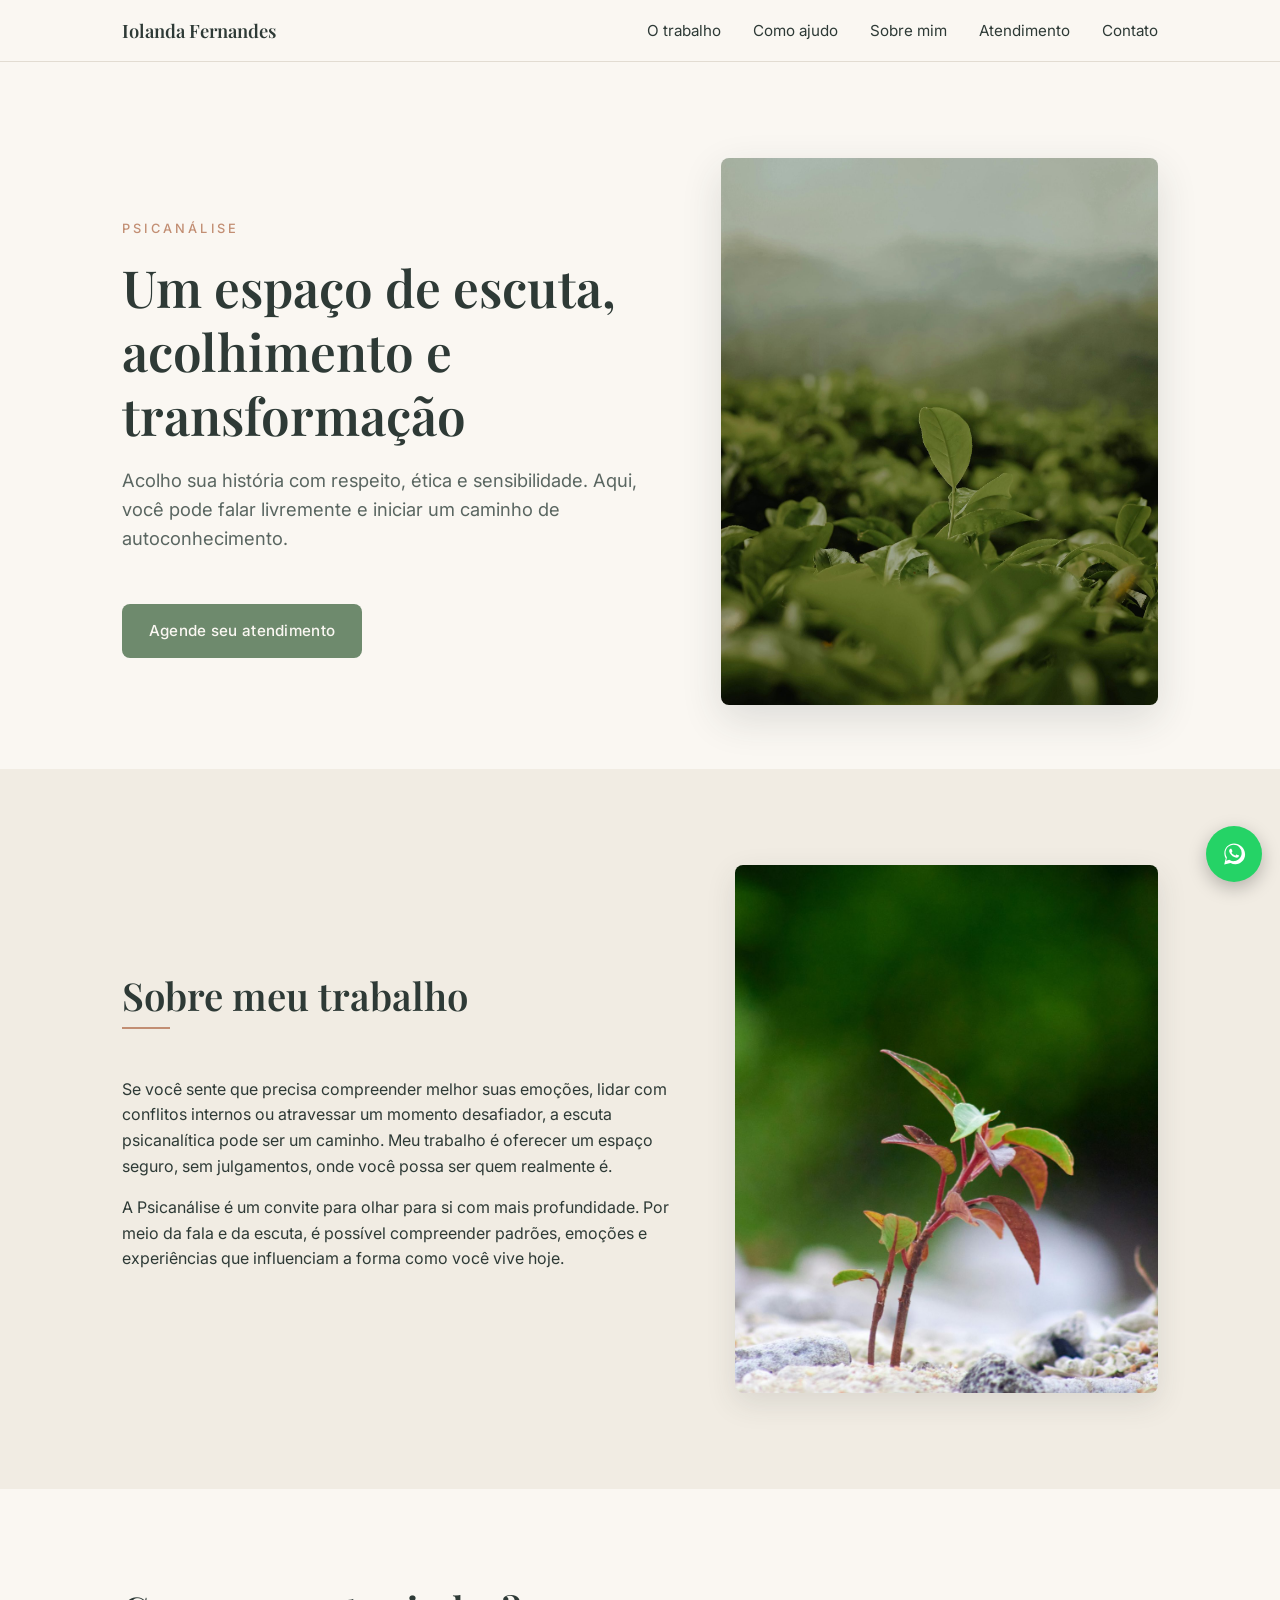
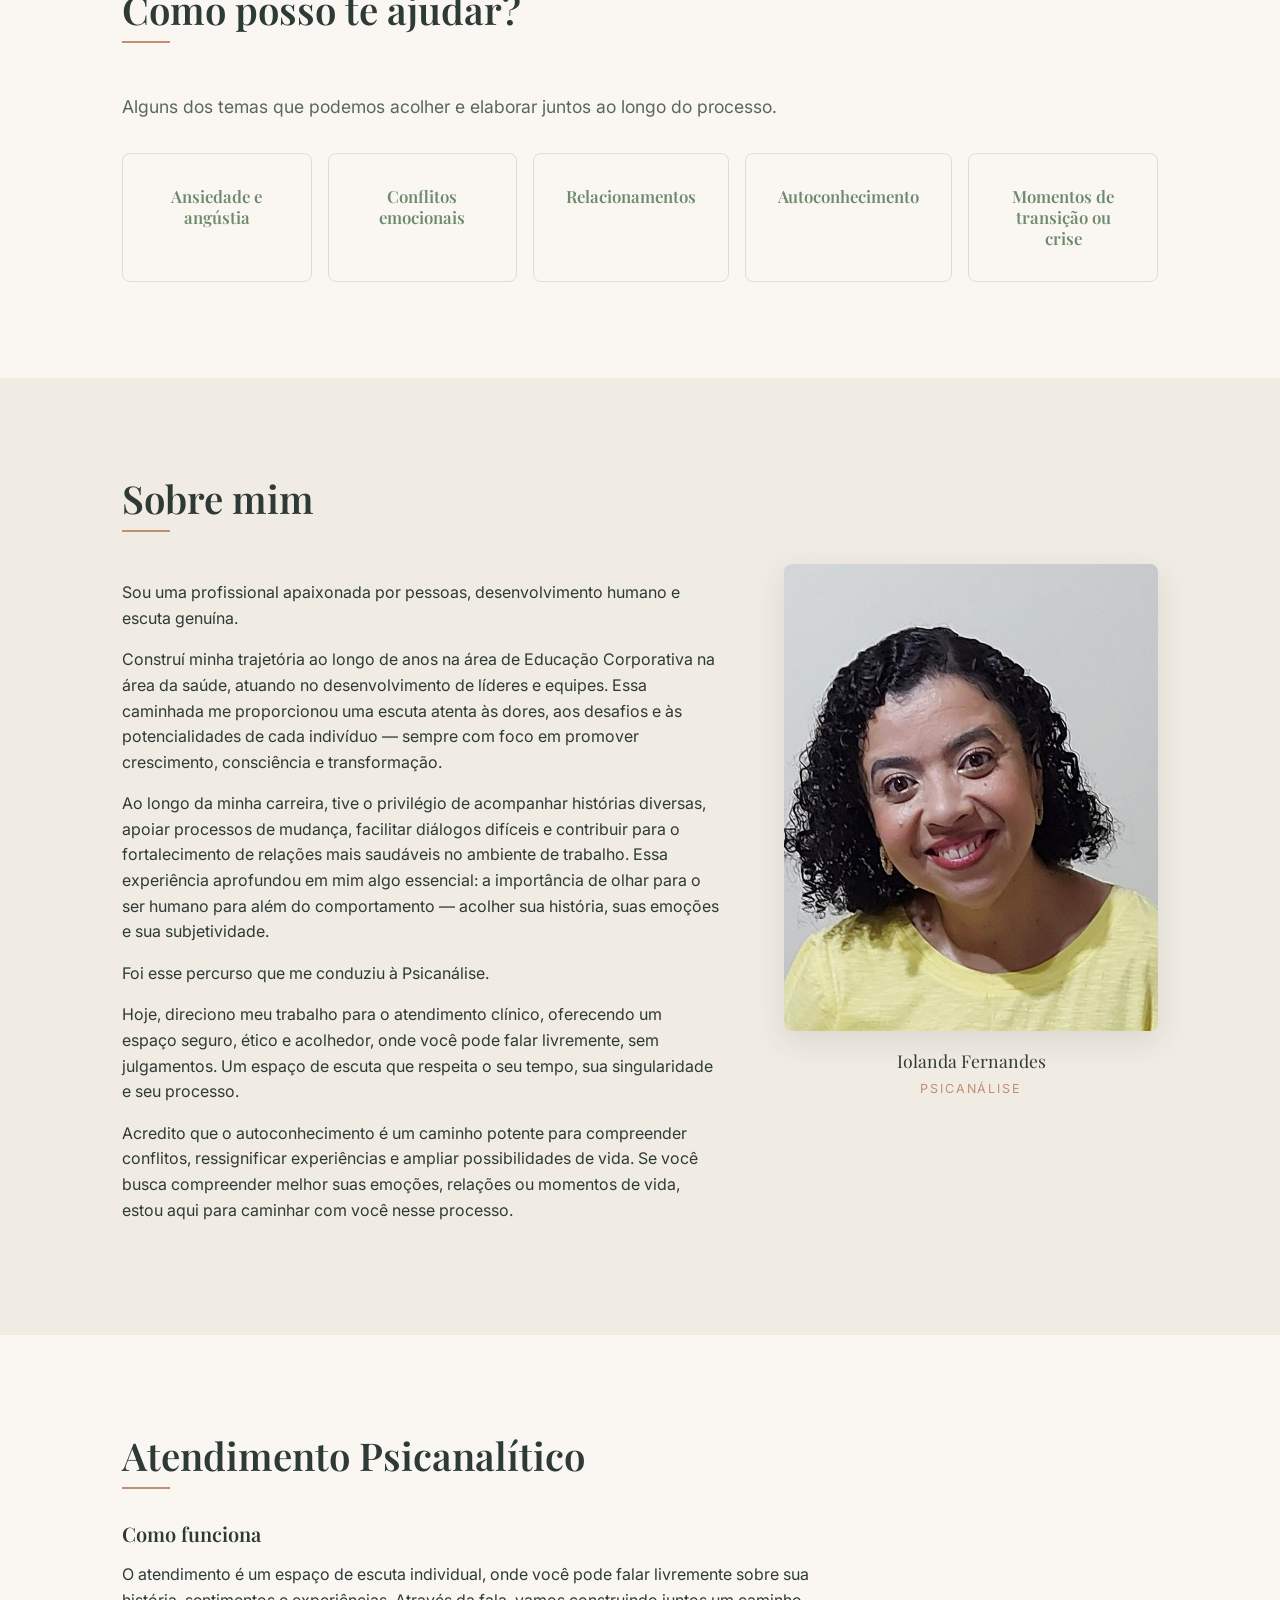
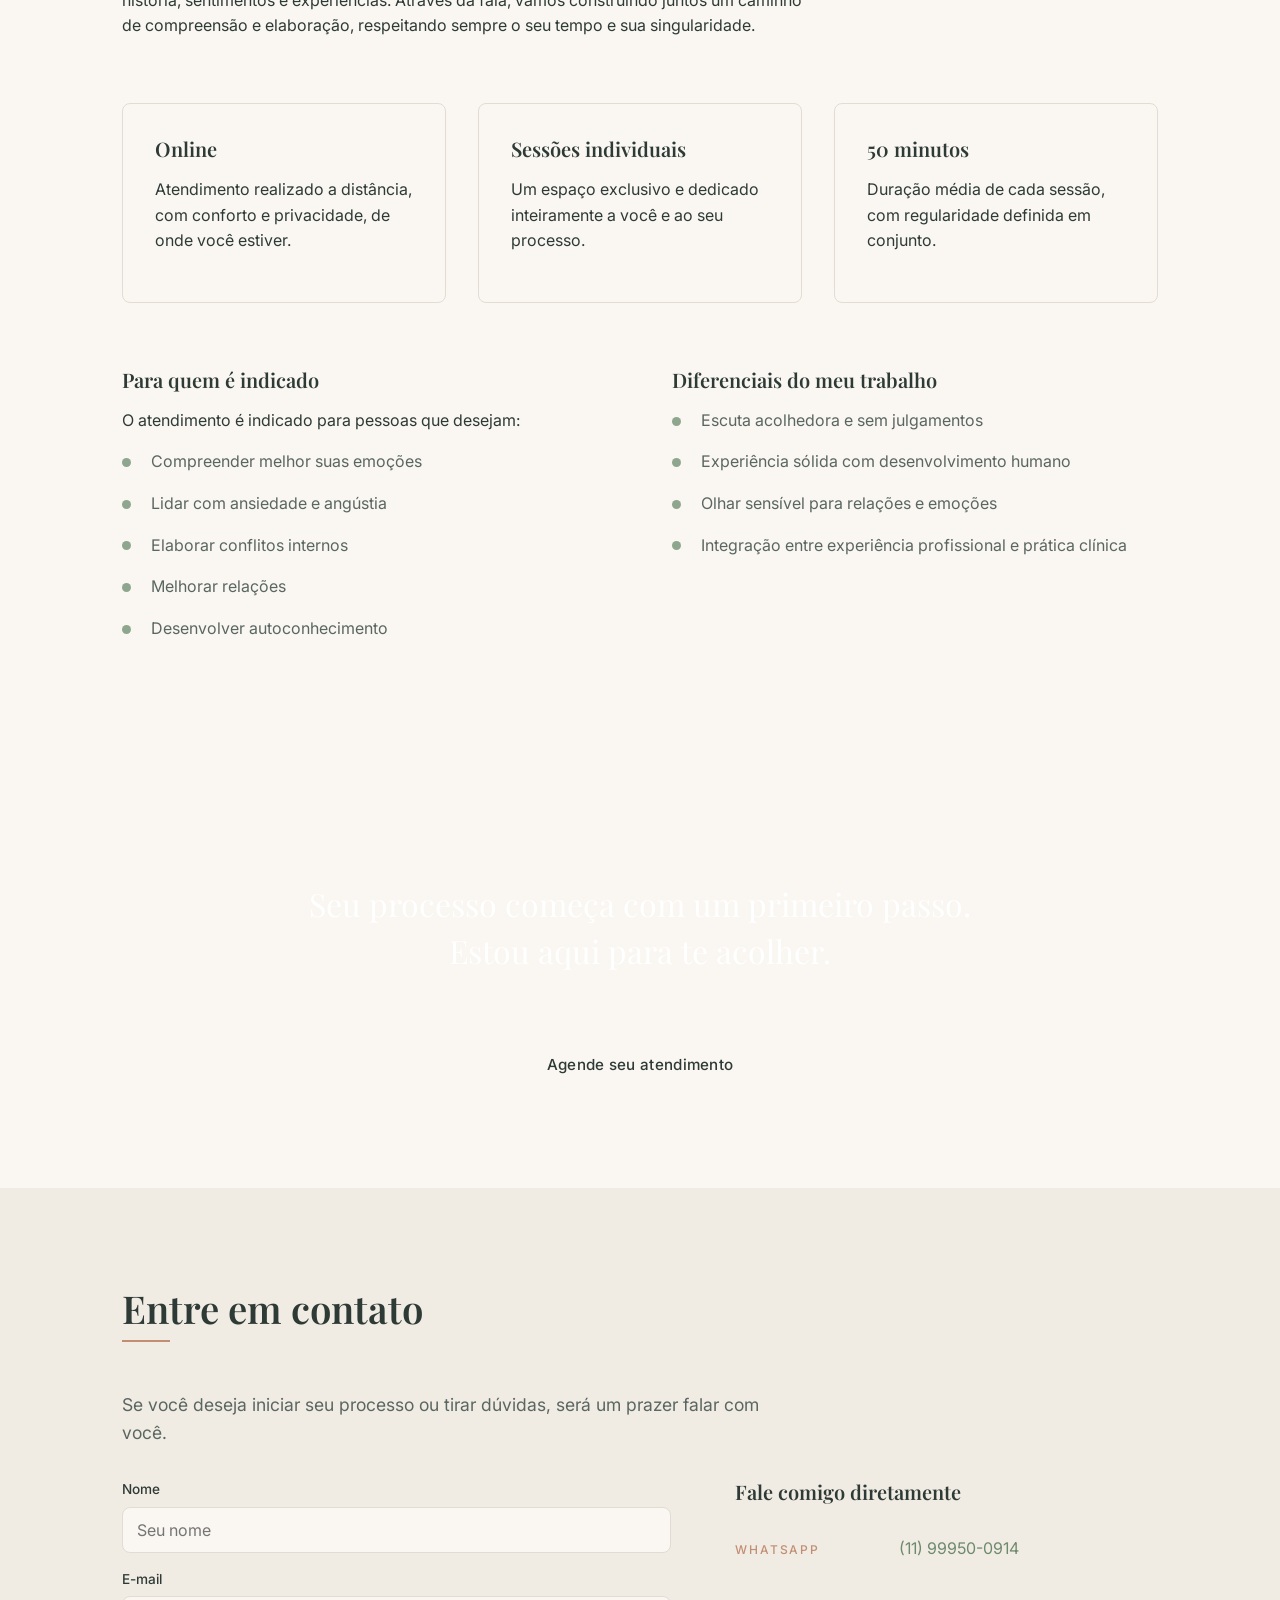
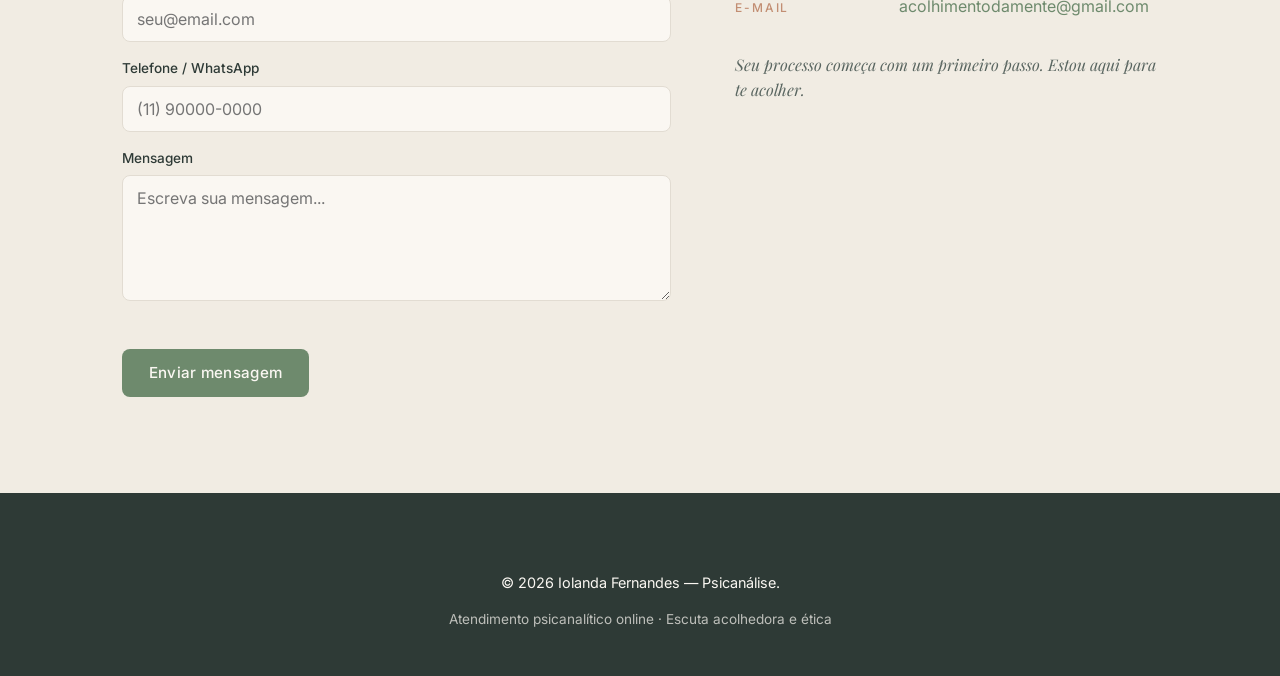
==== commit afabd091: "Atualiza e-mail de contato para acolhimentodamente@gmail.com Co-Authored-By: Claude Opus 4.8 <norepl" ====
--- a/index.html
+++ b/index.html
@@ -177,7 +177,7 @@
         <p class="section-lead">Se você deseja iniciar seu processo ou tirar dúvidas, será um prazer falar com você.</p>
 
         <div class="contato-grid">
-          <form class="form" action="https://formsubmit.co/iolandaxpsicanalise@gmail.com" method="POST">
+          <form class="form" action="https://formsubmit.co/acolhimentodamente@gmail.com" method="POST">
             <input type="hidden" name="_subject" value="Novo contato pelo site — Acolhimento da Mente" />
             <input type="hidden" name="_template" value="table" />
             <input type="hidden" name="_captcha" value="false" />
@@ -208,7 +208,7 @@
               </li>
               <li>
                 <span class="contato-label">E-mail</span>
-                <a href="mailto:iolandaxpsicanalise@gmail.com">iolandaxpsicanalise@gmail.com</a>
+                <a href="mailto:acolhimentodamente@gmail.com">acolhimentodamente@gmail.com</a>
               </li>
             </ul>
             <p class="contato-nota">Seu processo começa com um primeiro passo. Estou aqui para te acolher.</p>
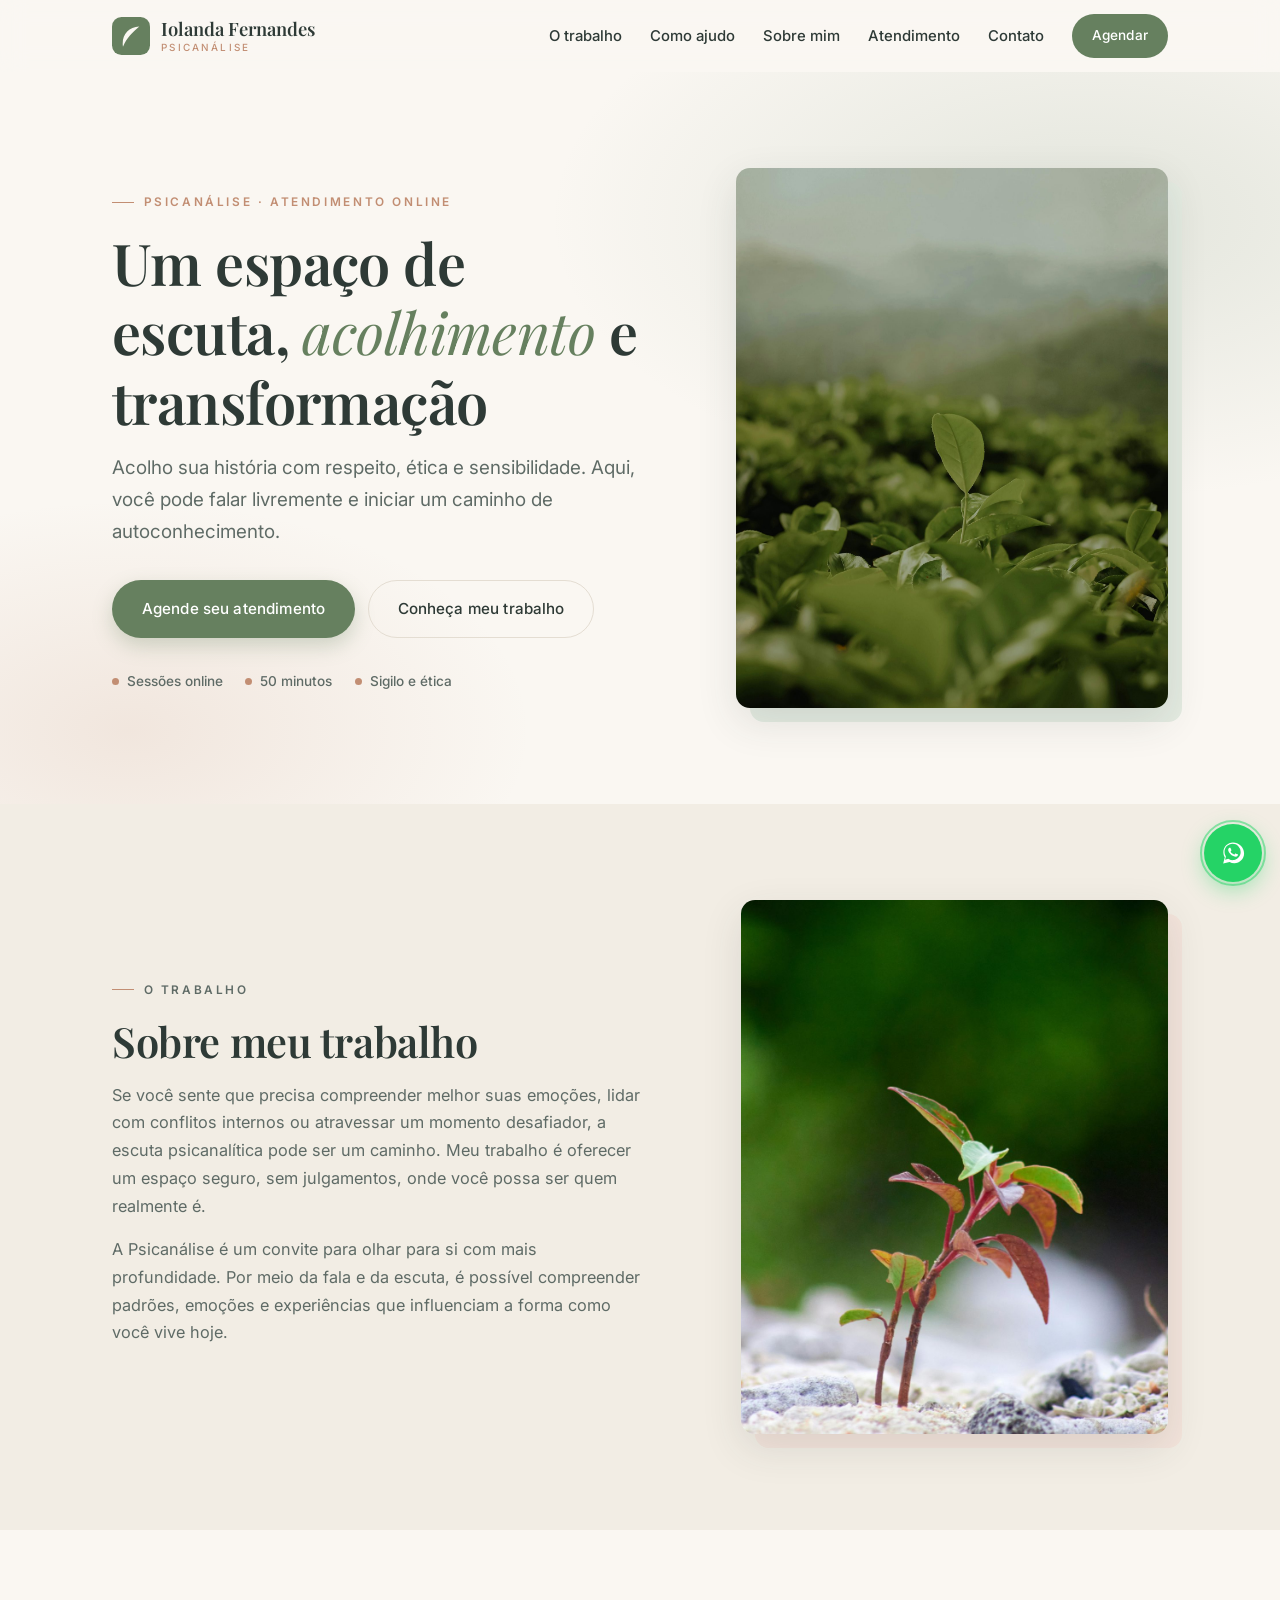
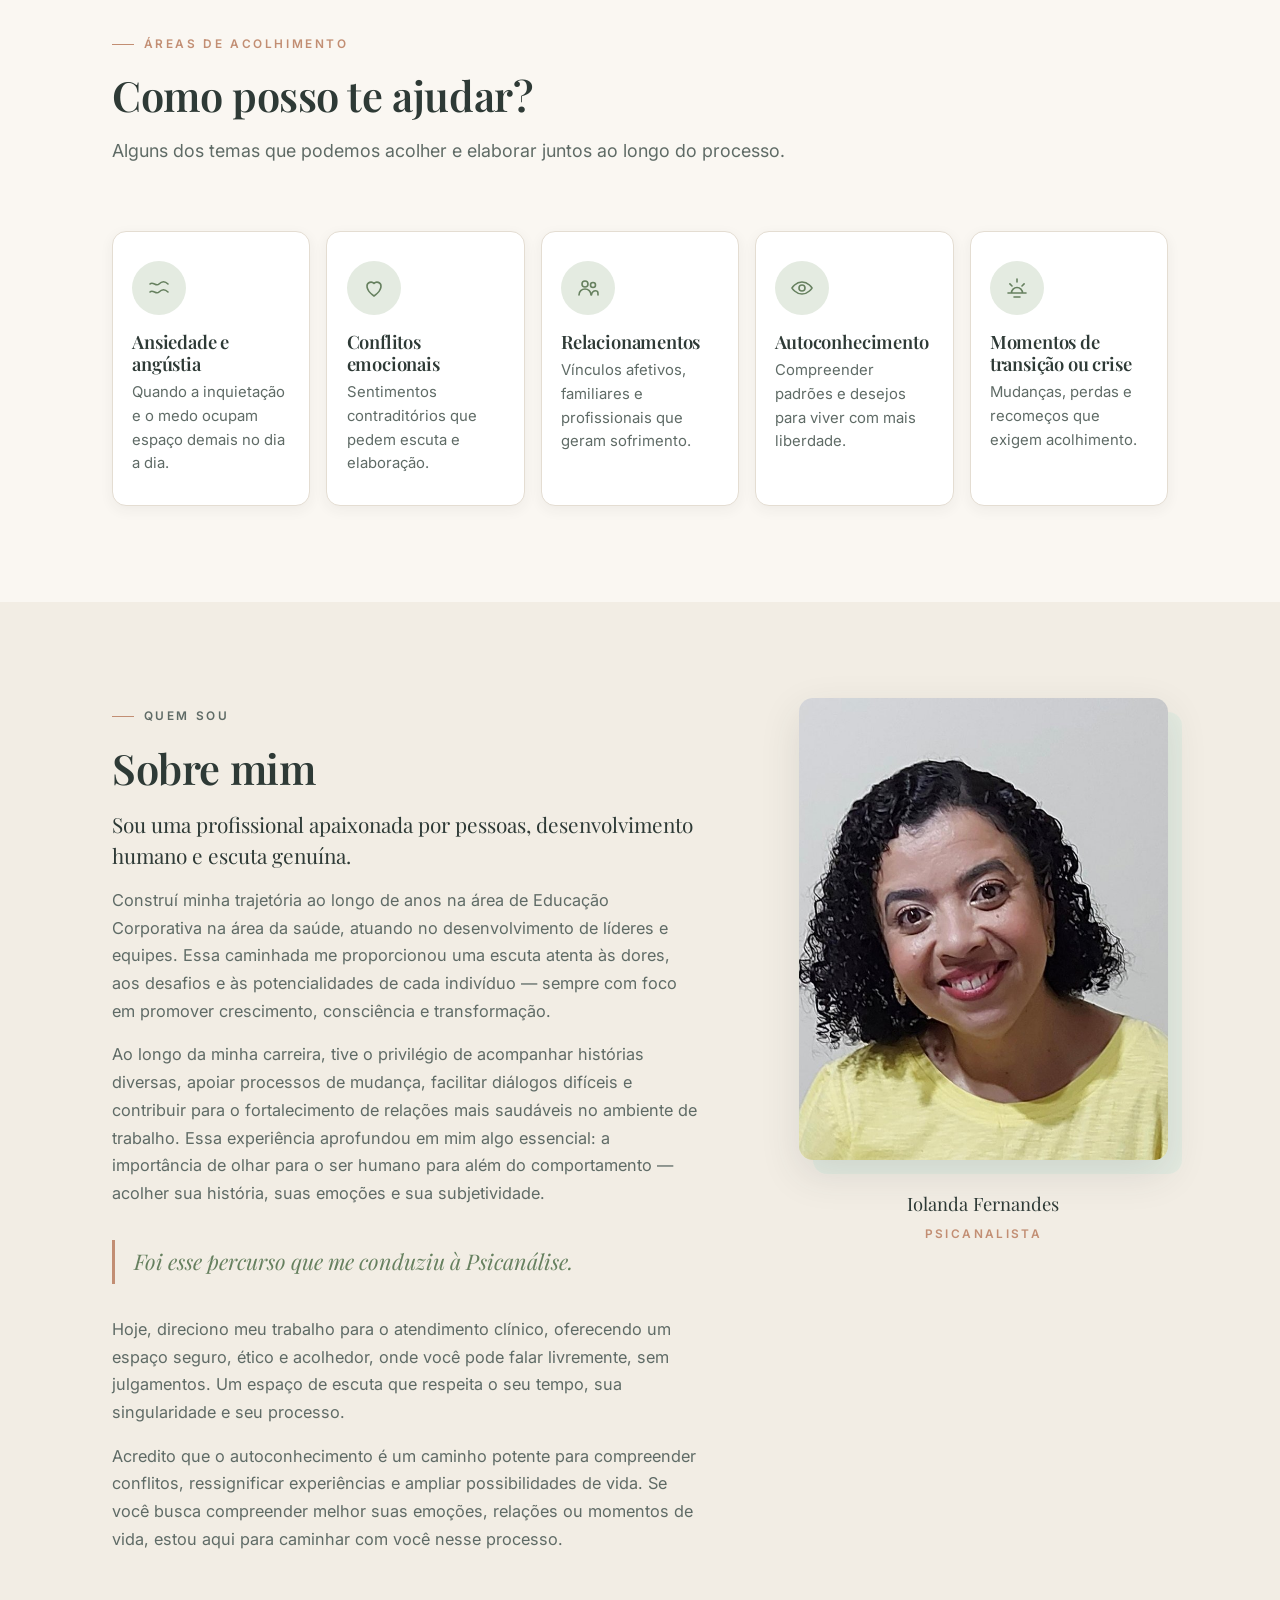
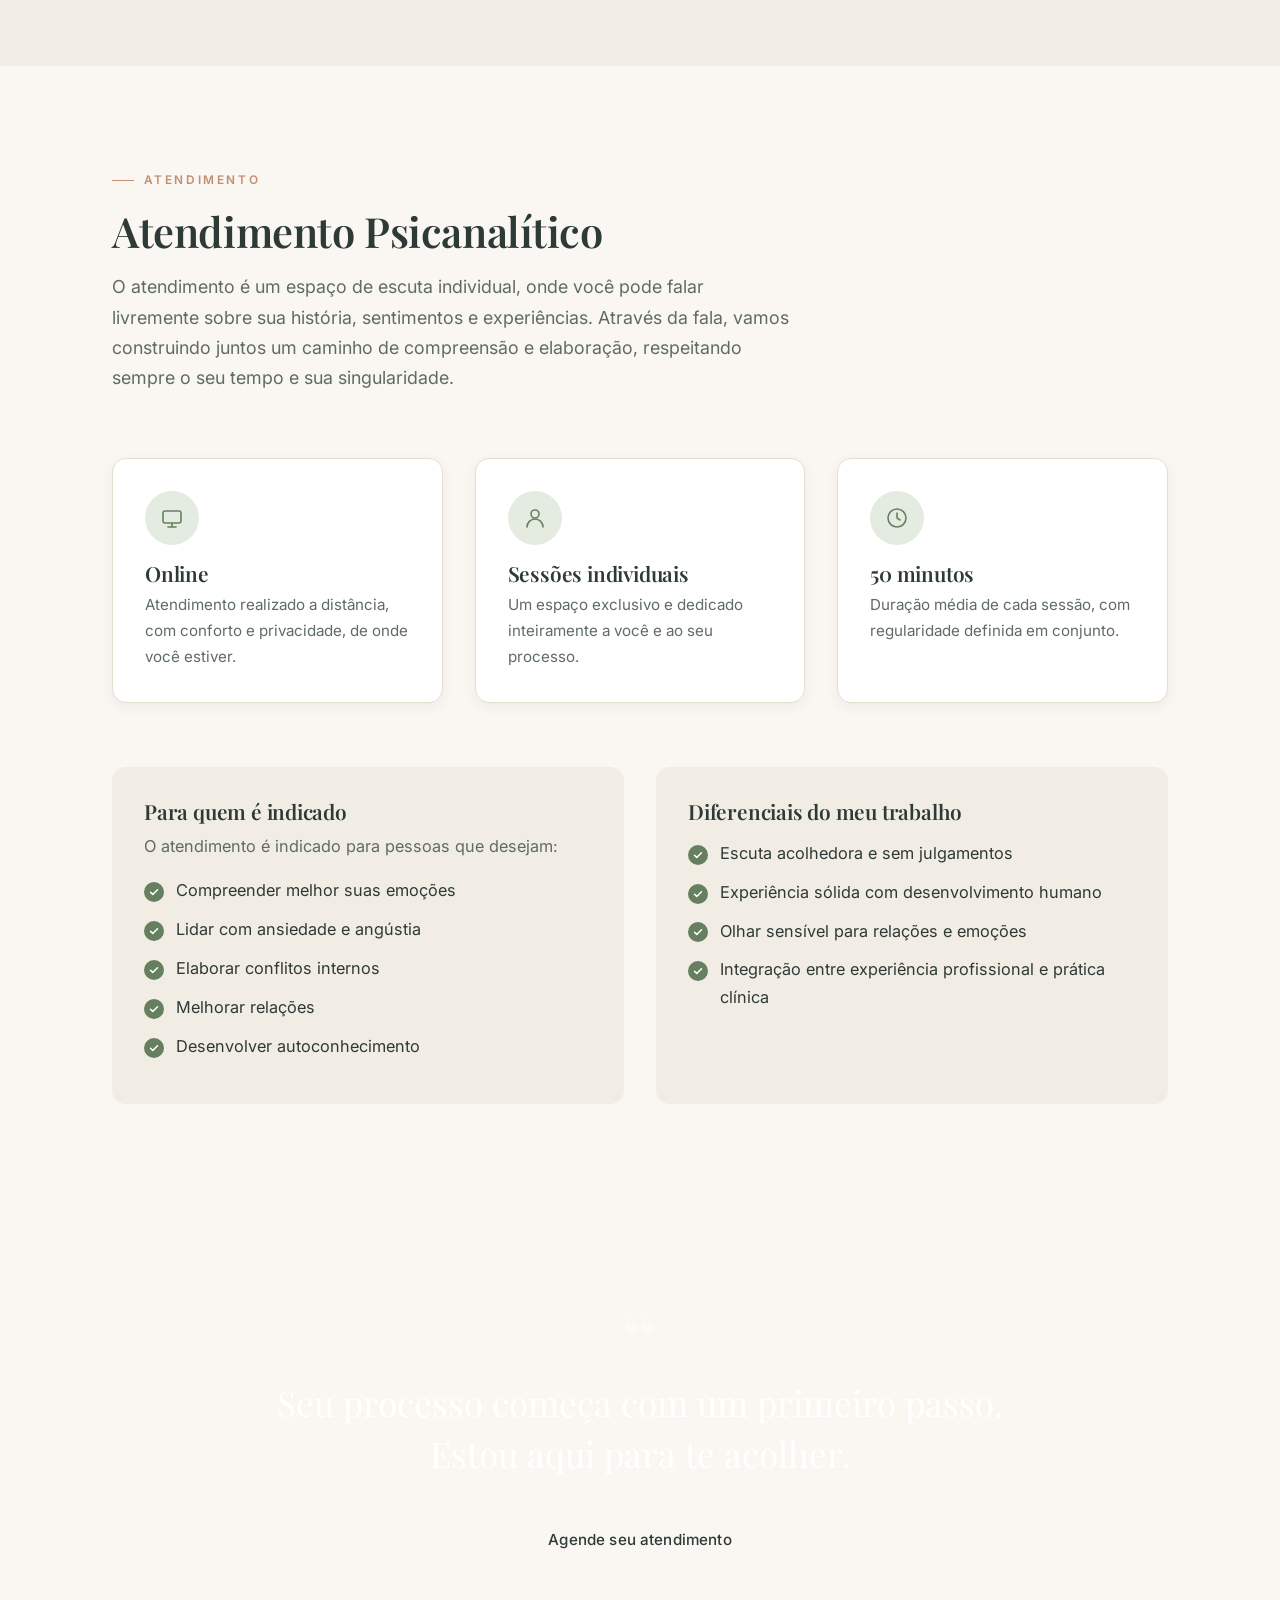
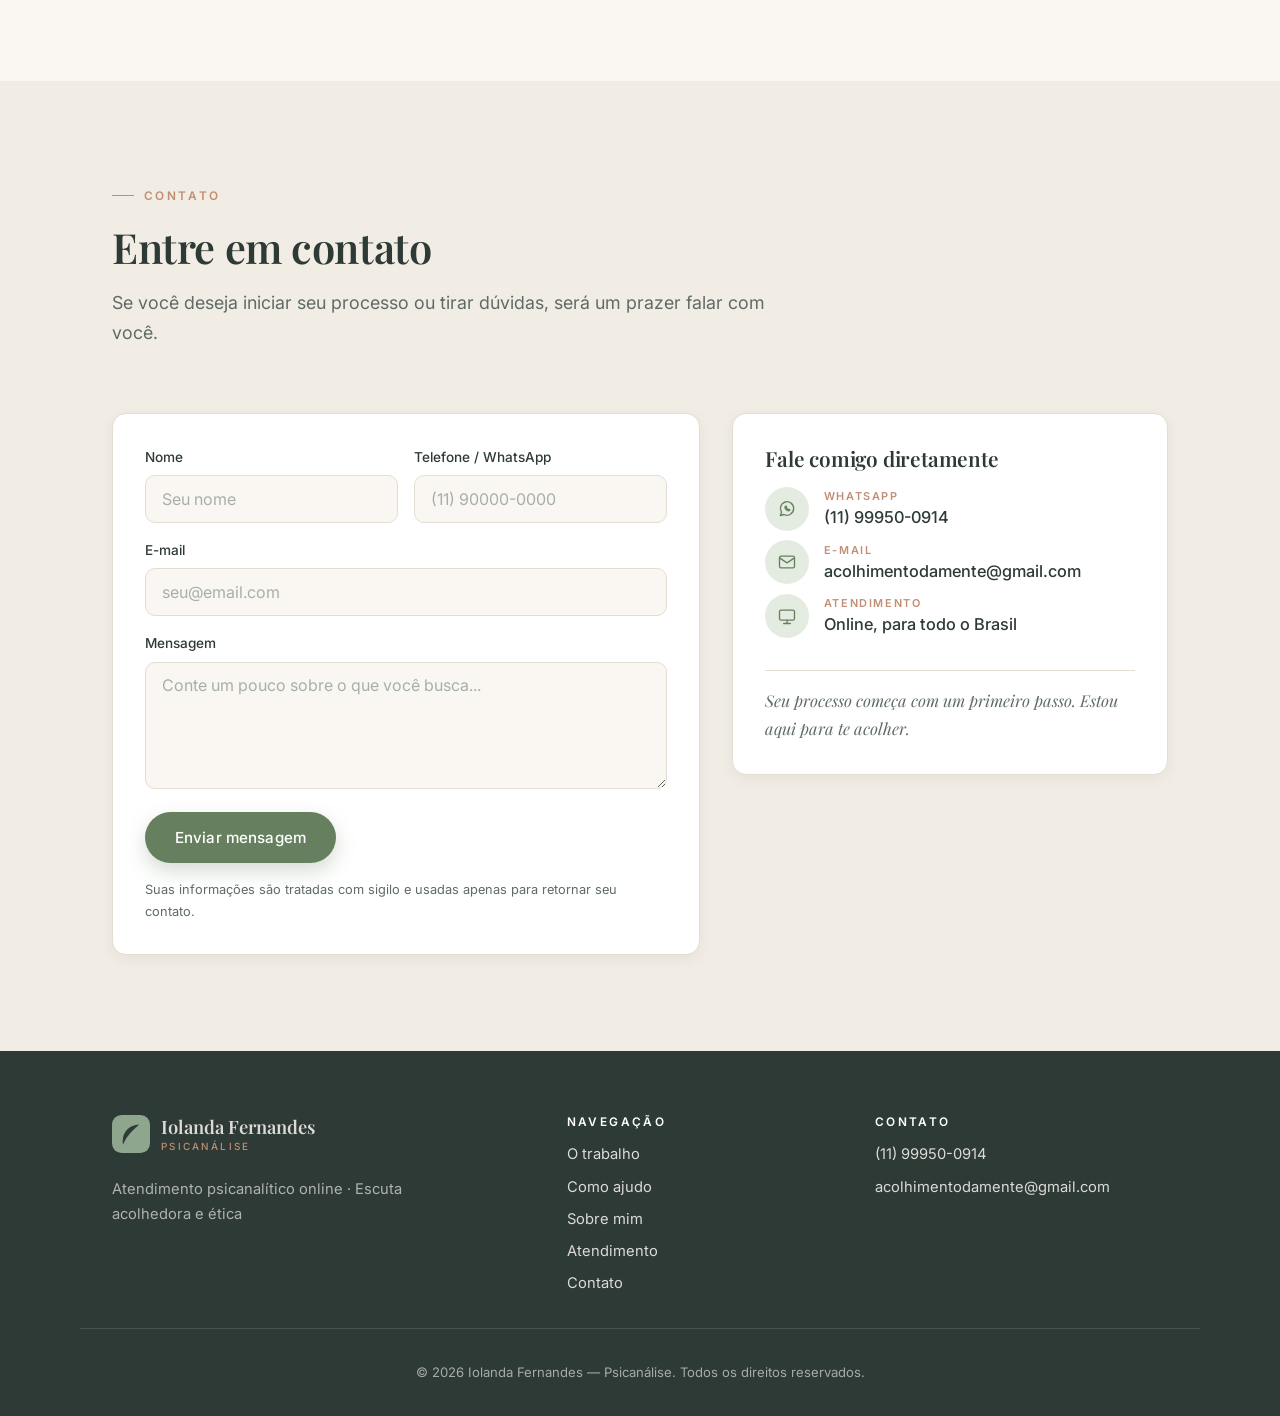
==== commit a5d46bb6: "Redesign visual: ícones, molduras, favicon, rodapé em colunas e animações Co-Authored-By: Claude Fab" ====
--- a/index.html
+++ b/index.html
@@ -5,19 +5,49 @@
   <meta name="viewport" content="width=device-width, initial-scale=1.0" />
   <meta name="description" content="Iolanda Fernandes — Psicanálise. Atendimento psicanalítico online, individual e acolhedor. Um espaço de escuta, sem julgamentos, para autoconhecimento e transformação." />
   <meta name="author" content="Iolanda Fernandes" />
+  <meta name="theme-color" content="#FAF7F2" />
 
   <title>Iolanda Fernandes — Psicanálise | Atendimento online</title>
+
+  <link rel="canonical" href="https://acolhimentodamente.com.br/" />
+  <link rel="icon" href="img/favicon.svg" type="image/svg+xml" />
+  <link rel="apple-touch-icon" href="img/favicon.svg" />
 
   <!-- Open Graph (preview ao compartilhar no WhatsApp e redes sociais) -->
   <meta property="og:type" content="website" />
+  <meta property="og:locale" content="pt_BR" />
+  <meta property="og:site_name" content="Acolhimento da Mente" />
   <meta property="og:title" content="Iolanda Fernandes — Psicanálise" />
   <meta property="og:description" content="Um espaço de escuta, acolhimento e transformação. Atendimento psicanalítico online e individual." />
   <meta property="og:image" content="https://acolhimentodamente.com.br/img/campo-verde.jpg" />
-  <meta property="og:url" content="https://acolhimentodamente.com.br" />
+  <meta property="og:url" content="https://acolhimentodamente.com.br/" />
+
+  <!-- Dados estruturados para o Google -->
+  <script type="application/ld+json">
+  {
+    "@context": "https://schema.org",
+    "@type": "ProfessionalService",
+    "name": "Iolanda Fernandes — Psicanálise",
+    "alternateName": "Acolhimento da Mente",
+    "description": "Atendimento psicanalítico online, individual e acolhedor. Um espaço de escuta, sem julgamentos, para autoconhecimento e transformação.",
+    "url": "https://acolhimentodamente.com.br/",
+    "image": "https://acolhimentodamente.com.br/img/iolanda.jpg",
+    "email": "acolhimentodamente@gmail.com",
+    "telephone": "+5511999500914",
+    "priceRange": "$$",
+    "areaServed": "Brasil",
+    "availableLanguage": "Portuguese",
+    "founder": {
+      "@type": "Person",
+      "name": "Iolanda Fernandes",
+      "jobTitle": "Psicanalista"
+    }
+  }
+  </script>
 
   <link rel="preconnect" href="https://fonts.googleapis.com" />
   <link rel="preconnect" href="https://fonts.gstatic.com" crossorigin />
-  <link href="https://fonts.googleapis.com/css2?family=Playfair+Display:wght@400;600&family=Inter:wght@300;400;500;600&display=swap" rel="stylesheet" />
+  <link href="https://fonts.googleapis.com/css2?family=Playfair+Display:ital,wght@0,400;0,600;1,400;1,600&family=Inter:wght@300;400;500;600&display=swap" rel="stylesheet" />
 
   <link rel="stylesheet" href="css/styles.css" />
 </head>
@@ -25,7 +55,10 @@
 
   <header class="site-header" id="topo">
     <div class="container header-inner">
-      <a href="#topo" class="logo">Iolanda Fernandes</a>
+      <a href="#topo" class="logo" aria-label="Iolanda Fernandes — início">
+        <svg class="logo-mark" viewBox="0 0 64 64" aria-hidden="true"><rect width="64" height="64" rx="16" fill="currentColor"/><path d="M46 16C29 17 18 28 18 45c0 1.8.2 3.4.5 5C25 35 34 26 46 16z" fill="#FAF7F2"/></svg>
+        <span class="logo-text">Iolanda Fernandes<small>Psicanálise</small></span>
+      </a>
 
       <button class="nav-toggle" aria-label="Abrir menu" aria-expanded="false" aria-controls="nav-menu">
         <span></span><span></span><span></span>
@@ -38,6 +71,7 @@
           <li><a href="#sobre">Sobre mim</a></li>
           <li><a href="#atendimento">Atendimento</a></li>
           <li><a href="#contato">Contato</a></li>
+          <li class="nav-cta"><a href="#contato" class="btn btn-primary btn-sm">Agendar</a></li>
         </ul>
       </nav>
     </div>
@@ -47,15 +81,26 @@
 
     <!-- 1. HERO -->
     <section class="hero" id="hero">
+      <div class="hero-bg" aria-hidden="true"></div>
       <div class="container hero-inner">
-        <div class="hero-text">
-          <p class="eyebrow">Psicanálise</p>
-          <h1>Um espaço de escuta, acolhimento e transformação</h1>
+        <div class="hero-text reveal">
+          <p class="eyebrow">Psicanálise · Atendimento online</p>
+          <h1>Um espaço de escuta, <em>acolhimento</em> e transformação</h1>
           <p class="lead">Acolho sua história com respeito, ética e sensibilidade. Aqui, você pode falar livremente e iniciar um caminho de autoconhecimento.</p>
-          <a href="#contato" class="btn btn-primary">Agende seu atendimento</a>
-        </div>
-        <div class="hero-image">
-          <img src="img/campo-verde.jpg" alt="Folhas verdes sob luz suave, transmitindo calma" class="hero-photo" />
+          <div class="hero-actions">
+            <a href="#contato" class="btn btn-primary">Agende seu atendimento</a>
+            <a href="#trabalho" class="btn btn-ghost">Conheça meu trabalho</a>
+          </div>
+          <ul class="hero-badges" aria-label="Resumo do atendimento">
+            <li>Sessões online</li>
+            <li>50 minutos</li>
+            <li>Sigilo e ética</li>
+          </ul>
+        </div>
+        <div class="hero-image reveal reveal-delay">
+          <div class="photo-frame">
+            <img src="img/campo-verde.jpg" alt="Folhas verdes sob luz suave, transmitindo calma" class="hero-photo" fetchpriority="high" />
+          </div>
         </div>
       </div>
     </section>
@@ -64,13 +109,16 @@
     <section class="section section-alt" id="trabalho">
       <div class="container">
         <div class="media-grid">
-          <div class="media-text">
+          <div class="media-text reveal">
+            <p class="eyebrow">O trabalho</p>
             <h2 class="section-title">Sobre meu trabalho</h2>
             <p>Se você sente que precisa compreender melhor suas emoções, lidar com conflitos internos ou atravessar um momento desafiador, a escuta psicanalítica pode ser um caminho. Meu trabalho é oferecer um espaço seguro, sem julgamentos, onde você possa ser quem realmente é.</p>
             <p>A Psicanálise é um convite para olhar para si com mais profundidade. Por meio da fala e da escuta, é possível compreender padrões, emoções e experiências que influenciam a forma como você vive hoje.</p>
           </div>
-          <div class="media-image">
-            <img src="img/broto.jpg" alt="Pequeno broto crescendo, símbolo de transformação" />
+          <div class="media-image reveal reveal-delay">
+            <div class="photo-frame photo-frame-warm">
+              <img src="img/broto.jpg" alt="Pequeno broto crescendo, símbolo de transformação" loading="lazy" />
+            </div>
           </div>
         </div>
       </div>
@@ -79,14 +127,37 @@
     <!-- 3. COMO POSSO TE AJUDAR -->
     <section class="section" id="areas">
       <div class="container">
-        <h2 class="section-title">Como posso te ajudar?</h2>
-        <p class="section-lead">Alguns dos temas que podemos acolher e elaborar juntos ao longo do processo.</p>
+        <div class="section-head reveal">
+          <p class="eyebrow">Áreas de acolhimento</p>
+          <h2 class="section-title">Como posso te ajudar?</h2>
+          <p class="section-lead">Alguns dos temas que podemos acolher e elaborar juntos ao longo do processo.</p>
+        </div>
         <div class="areas-grid">
-          <div class="area-item"><h4>Ansiedade e angústia</h4></div>
-          <div class="area-item"><h4>Conflitos emocionais</h4></div>
-          <div class="area-item"><h4>Relacionamentos</h4></div>
-          <div class="area-item"><h4>Autoconhecimento</h4></div>
-          <div class="area-item"><h4>Momentos de transição ou crise</h4></div>
+          <article class="area-item reveal">
+            <span class="icon" aria-hidden="true"><svg viewBox="0 0 24 24"><path d="M3 8c3-3 6 3 9 0s6-3 9 0M3 16c3-3 6 3 9 0s6-3 9 0"/></svg></span>
+            <h3>Ansiedade e angústia</h3>
+            <p>Quando a inquietação e o medo ocupam espaço demais no dia a dia.</p>
+          </article>
+          <article class="area-item reveal">
+            <span class="icon" aria-hidden="true"><svg viewBox="0 0 24 24"><path d="M12 20s-7-4.5-7-10a4 4 0 0 1 7-2.5A4 4 0 0 1 19 10c0 5.5-7 10-7 10z"/></svg></span>
+            <h3>Conflitos emocionais</h3>
+            <p>Sentimentos contraditórios que pedem escuta e elaboração.</p>
+          </article>
+          <article class="area-item reveal">
+            <span class="icon" aria-hidden="true"><svg viewBox="0 0 24 24"><circle cx="9" cy="8" r="3"/><circle cx="17" cy="9" r="2.5"/><path d="M3 19c0-3.5 2.7-6 6-6s6 2.5 6 6M15.5 19c0-2.4 1.8-4.3 4.2-4.3S22 16.6 22 19"/></svg></span>
+            <h3>Relacionamentos</h3>
+            <p>Vínculos afetivos, familiares e profissionais que geram sofrimento.</p>
+          </article>
+          <article class="area-item reveal">
+            <span class="icon" aria-hidden="true"><svg viewBox="0 0 24 24"><path d="M2 12s3.5-6 10-6 10 6 10 6-3.5 6-10 6S2 12 2 12z"/><circle cx="12" cy="12" r="3"/></svg></span>
+            <h3>Autoconhecimento</h3>
+            <p>Compreender padrões e desejos para viver com mais liberdade.</p>
+          </article>
+          <article class="area-item reveal">
+            <span class="icon" aria-hidden="true"><svg viewBox="0 0 24 24"><path d="M12 3v3M4.9 7.9l2.1 2.1M19.1 7.9 17 10M3 17h18M6.5 17a5.5 5.5 0 0 1 11 0M9 21h6"/></svg></span>
+            <h3>Momentos de transição ou crise</h3>
+            <p>Mudanças, perdas e recomeços que exigem acolhimento.</p>
+          </article>
         </div>
       </div>
     </section>
@@ -94,19 +165,22 @@
     <!-- 4. SOBRE MIM -->
     <section class="section section-alt" id="sobre">
       <div class="container">
-        <h2 class="section-title">Sobre mim</h2>
         <div class="sobre-grid">
-          <div class="sobre-text">
-            <p>Sou uma profissional apaixonada por pessoas, desenvolvimento humano e escuta genuína.</p>
+          <div class="sobre-text reveal">
+            <p class="eyebrow">Quem sou</p>
+            <h2 class="section-title">Sobre mim</h2>
+            <p class="sobre-intro">Sou uma profissional apaixonada por pessoas, desenvolvimento humano e escuta genuína.</p>
             <p>Construí minha trajetória ao longo de anos na área de Educação Corporativa na área da saúde, atuando no desenvolvimento de líderes e equipes. Essa caminhada me proporcionou uma escuta atenta às dores, aos desafios e às potencialidades de cada indivíduo — sempre com foco em promover crescimento, consciência e transformação.</p>
             <p>Ao longo da minha carreira, tive o privilégio de acompanhar histórias diversas, apoiar processos de mudança, facilitar diálogos difíceis e contribuir para o fortalecimento de relações mais saudáveis no ambiente de trabalho. Essa experiência aprofundou em mim algo essencial: a importância de olhar para o ser humano para além do comportamento — acolher sua história, suas emoções e sua subjetividade.</p>
-            <p>Foi esse percurso que me conduziu à Psicanálise.</p>
+            <p class="destaque">Foi esse percurso que me conduziu à Psicanálise.</p>
             <p>Hoje, direciono meu trabalho para o atendimento clínico, oferecendo um espaço seguro, ético e acolhedor, onde você pode falar livremente, sem julgamentos. Um espaço de escuta que respeita o seu tempo, sua singularidade e seu processo.</p>
             <p>Acredito que o autoconhecimento é um caminho potente para compreender conflitos, ressignificar experiências e ampliar possibilidades de vida. Se você busca compreender melhor suas emoções, relações ou momentos de vida, estou aqui para caminhar com você nesse processo.</p>
           </div>
-          <aside class="sobre-foto">
-            <img src="img/iolanda.jpg" alt="Iolanda Fernandes, psicanalista" />
-            <p class="sobre-foto-nome">Iolanda Fernandes<span>Psicanálise</span></p>
+          <aside class="sobre-foto reveal reveal-delay">
+            <div class="photo-frame">
+              <img src="img/iolanda.jpg" alt="Iolanda Fernandes, psicanalista" loading="lazy" />
+            </div>
+            <p class="sobre-foto-nome">Iolanda Fernandes<span>Psicanalista</span></p>
           </aside>
         </div>
       </div>
@@ -115,30 +189,32 @@
     <!-- 5. ATENDIMENTO -->
     <section class="section" id="atendimento">
       <div class="container">
-        <h2 class="section-title">Atendimento Psicanalítico</h2>
-
-        <div class="atend-bloco">
-          <h3>Como funciona</h3>
-          <p>O atendimento é um espaço de escuta individual, onde você pode falar livremente sobre sua história, sentimentos e experiências. Através da fala, vamos construindo juntos um caminho de compreensão e elaboração, respeitando sempre o seu tempo e sua singularidade.</p>
+        <div class="section-head reveal">
+          <p class="eyebrow">Atendimento</p>
+          <h2 class="section-title">Atendimento Psicanalítico</h2>
+          <p class="section-lead">O atendimento é um espaço de escuta individual, onde você pode falar livremente sobre sua história, sentimentos e experiências. Através da fala, vamos construindo juntos um caminho de compreensão e elaboração, respeitando sempre o seu tempo e sua singularidade.</p>
         </div>
 
         <div class="cards-grid">
-          <article class="card">
+          <article class="card reveal">
+            <span class="icon" aria-hidden="true"><svg viewBox="0 0 24 24"><rect x="3" y="5" width="18" height="12" rx="2"/><path d="M8 21h8M12 17v4"/></svg></span>
             <h3>Online</h3>
             <p>Atendimento realizado a distância, com conforto e privacidade, de onde você estiver.</p>
           </article>
-          <article class="card">
+          <article class="card reveal">
+            <span class="icon" aria-hidden="true"><svg viewBox="0 0 24 24"><circle cx="12" cy="8" r="4"/><path d="M4 21c0-4.4 3.6-8 8-8s8 3.6 8 8"/></svg></span>
             <h3>Sessões individuais</h3>
             <p>Um espaço exclusivo e dedicado inteiramente a você e ao seu processo.</p>
           </article>
-          <article class="card">
+          <article class="card reveal">
+            <span class="icon" aria-hidden="true"><svg viewBox="0 0 24 24"><circle cx="12" cy="12" r="9"/><path d="M12 7v5l3 2"/></svg></span>
             <h3>50 minutos</h3>
             <p>Duração média de cada sessão, com regularidade definida em conjunto.</p>
           </article>
         </div>
 
         <div class="atend-listas">
-          <div class="atend-coluna">
+          <div class="atend-coluna reveal">
             <h3>Para quem é indicado</h3>
             <p>O atendimento é indicado para pessoas que desejam:</p>
             <ul class="lista-check">
@@ -149,7 +225,7 @@
               <li>Desenvolver autoconhecimento</li>
             </ul>
           </div>
-          <div class="atend-coluna">
+          <div class="atend-coluna reveal reveal-delay">
             <h3>Diferenciais do meu trabalho</h3>
             <ul class="lista-check">
               <li>Escuta acolhedora e sem julgamentos</li>
@@ -164,7 +240,8 @@
 
     <!-- FAIXA / CITAÇÃO -->
     <section class="band" aria-label="Mensagem">
-      <div class="band-overlay">
+      <div class="band-overlay reveal">
+        <span class="band-mark" aria-hidden="true">“</span>
         <p class="band-quote">Seu processo começa com um primeiro passo.<br />Estou aqui para te acolher.</p>
         <a href="#contato" class="btn btn-light">Agende seu atendimento</a>
       </div>
@@ -173,42 +250,56 @@
     <!-- 6. CONTATO -->
     <section class="section section-alt" id="contato">
       <div class="container">
-        <h2 class="section-title">Entre em contato</h2>
-        <p class="section-lead">Se você deseja iniciar seu processo ou tirar dúvidas, será um prazer falar com você.</p>
+        <div class="section-head reveal">
+          <p class="eyebrow">Contato</p>
+          <h2 class="section-title">Entre em contato</h2>
+          <p class="section-lead">Se você deseja iniciar seu processo ou tirar dúvidas, será um prazer falar com você.</p>
+        </div>
 
         <div class="contato-grid">
-          <form class="form" action="https://formsubmit.co/acolhimentodamente@gmail.com" method="POST">
+          <form class="form reveal" action="https://formsubmit.co/acolhimentodamente@gmail.com" method="POST">
             <input type="hidden" name="_subject" value="Novo contato pelo site — Acolhimento da Mente" />
             <input type="hidden" name="_template" value="table" />
             <input type="hidden" name="_captcha" value="false" />
             <input type="hidden" name="_next" value="https://acolhimentodamente.com.br/obrigada.html" />
             <input type="text" name="_honey" style="display:none" />
 
-            <label>Nome
-              <input type="text" name="Nome" required placeholder="Seu nome" />
-            </label>
+            <div class="form-row">
+              <label>Nome
+                <input type="text" name="Nome" required placeholder="Seu nome" autocomplete="name" />
+              </label>
+              <label>Telefone / WhatsApp
+                <input type="tel" name="Telefone" placeholder="(11) 90000-0000" autocomplete="tel" />
+              </label>
+            </div>
             <label>E-mail
-              <input type="email" name="E-mail" required placeholder="seu@email.com" />
-            </label>
-            <label>Telefone / WhatsApp
-              <input type="tel" name="Telefone" placeholder="(11) 90000-0000" />
+              <input type="email" name="E-mail" required placeholder="seu@email.com" autocomplete="email" />
             </label>
             <label>Mensagem
-              <textarea name="Mensagem" rows="5" required placeholder="Escreva sua mensagem..."></textarea>
+              <textarea name="Mensagem" rows="5" required placeholder="Conte um pouco sobre o que você busca..."></textarea>
             </label>
             <button type="submit" class="btn btn-primary">Enviar mensagem</button>
+            <p class="form-nota">Suas informações são tratadas com sigilo e usadas apenas para retornar seu contato.</p>
           </form>
 
-          <aside class="contato-direto">
+          <aside class="contato-direto reveal reveal-delay">
             <h3>Fale comigo diretamente</h3>
             <ul class="contato-lista">
               <li>
-                <span class="contato-label">WhatsApp</span>
-                <a href="https://wa.me/5511999500914?text=Ol%C3%A1%2C%20Iolanda!%20Vim%20pelo%20site%20e%20gostaria%20de%20agendar%20um%20atendimento." target="_blank" rel="noopener">(11) 99950-0914</a>
+                <a href="https://wa.me/5511999500914?text=Ol%C3%A1%2C%20Iolanda!%20Vim%20pelo%20site%20e%20gostaria%20de%20agendar%20um%20atendimento." target="_blank" rel="noopener">
+                  <span class="icon icon-sm" aria-hidden="true"><svg viewBox="0 0 24 24"><path d="M20 11.5a8 8 0 0 1-11.7 7.1L4 20l1.4-4.2A8 8 0 1 1 20 11.5z"/><path d="M9.5 9.5c.3 2.3 2.4 4.4 4.7 4.7l1.3-1.3-1.8-.8-.8.8c-.9-.4-1.6-1.1-2-2l.8-.8-.8-1.8z"/></svg></span>
+                  <span class="contato-info"><span class="contato-label">WhatsApp</span>(11) 99950-0914</span>
+                </a>
               </li>
               <li>
-                <span class="contato-label">E-mail</span>
-                <a href="mailto:acolhimentodamente@gmail.com">acolhimentodamente@gmail.com</a>
+                <a href="mailto:acolhimentodamente@gmail.com">
+                  <span class="icon icon-sm" aria-hidden="true"><svg viewBox="0 0 24 24"><rect x="3" y="5" width="18" height="14" rx="2"/><path d="m3 7 9 6 9-6"/></svg></span>
+                  <span class="contato-info"><span class="contato-label">E-mail</span>acolhimentodamente@gmail.com</span>
+                </a>
+              </li>
+              <li>
+                <span class="icon icon-sm" aria-hidden="true"><svg viewBox="0 0 24 24"><rect x="3" y="5" width="18" height="12" rx="2"/><path d="M8 21h8M12 17v4"/></svg></span>
+                <span class="contato-info"><span class="contato-label">Atendimento</span>Online, para todo o Brasil</span>
               </li>
             </ul>
             <p class="contato-nota">Seu processo começa com um primeiro passo. Estou aqui para te acolher.</p>
@@ -220,9 +311,34 @@
   </main>
 
   <footer class="site-footer">
-    <div class="container">
-      <p>&copy; <span id="ano">2026</span> Iolanda Fernandes — Psicanálise.</p>
-      <p class="footer-note">Atendimento psicanalítico online · Escuta acolhedora e ética</p>
+    <div class="container footer-grid">
+      <div class="footer-brand">
+        <a href="#topo" class="logo logo-light">
+          <svg class="logo-mark" viewBox="0 0 64 64" aria-hidden="true"><rect width="64" height="64" rx="16" fill="currentColor"/><path d="M46 16C29 17 18 28 18 45c0 1.8.2 3.4.5 5C25 35 34 26 46 16z" fill="#2E3A36"/></svg>
+          <span class="logo-text">Iolanda Fernandes<small>Psicanálise</small></span>
+        </a>
+        <p class="footer-note">Atendimento psicanalítico online · Escuta acolhedora e ética</p>
+      </div>
+      <nav class="footer-nav" aria-label="Rodapé">
+        <h4>Navegação</h4>
+        <ul>
+          <li><a href="#trabalho">O trabalho</a></li>
+          <li><a href="#areas">Como ajudo</a></li>
+          <li><a href="#sobre">Sobre mim</a></li>
+          <li><a href="#atendimento">Atendimento</a></li>
+          <li><a href="#contato">Contato</a></li>
+        </ul>
+      </nav>
+      <div class="footer-contact">
+        <h4>Contato</h4>
+        <ul>
+          <li><a href="https://wa.me/5511999500914" target="_blank" rel="noopener">(11) 99950-0914</a></li>
+          <li><a href="mailto:acolhimentodamente@gmail.com">acolhimentodamente@gmail.com</a></li>
+        </ul>
+      </div>
+    </div>
+    <div class="container footer-bottom">
+      <p>&copy; <span id="ano">2026</span> Iolanda Fernandes — Psicanálise. Todos os direitos reservados.</p>
     </div>
   </footer>
 
--- a/css/styles.css
+++ b/css/styles.css
@@ -6,13 +6,16 @@
 :root {
   /* Paleta */
   --c-bg:          #FAF7F2;   /* off-white */
-  --c-bg-alt:      #F1ECE3;   /* off-white mais quente para seções alternadas */
+  --c-bg-alt:      #F2EDE4;   /* off-white mais quente para seções alternadas */
+  --c-surface:     #FFFFFF;
   --c-text:        #2E3A36;   /* verde-acinzentado escuro */
-  --c-text-soft:   #5A6661;
+  --c-text-soft:   #5F6B66;
   --c-accent:      #8FA68E;   /* verde-sálvia */
-  --c-accent-dark: #6E8A6D;
+  --c-accent-dark: #66805F;
+  --c-accent-soft: #E4EBE1;
   --c-warm:        #C28E73;   /* terracota suave */
-  --c-line:        #E2DCD2;
+  --c-warm-soft:   #F3E4DB;
+  --c-line:        #E4DDD2;
 
   /* Tipografia */
   --f-serif: 'Playfair Display', Georgia, 'Times New Roman', serif;
@@ -26,54 +29,72 @@
   --space-xl: 6rem;
 
   /* Layout */
-  --max-w: 1100px;
-  --radius: 8px;
-  --transition: 0.25s ease;
+  --max-w: 1120px;
+  --radius: 14px;
+  --radius-sm: 10px;
+  --shadow-sm: 0 4px 14px rgba(46, 58, 54, 0.06);
+  --shadow-md: 0 14px 40px rgba(46, 58, 54, 0.12);
+  --transition: 0.28s cubic-bezier(.2,.7,.3,1);
 }
 
 /* ----------- Reset enxuto ----------- */
 *, *::before, *::after { box-sizing: border-box; }
-html { scroll-behavior: smooth; }
+html { scroll-behavior: smooth; scroll-padding-top: 84px; }
 body {
   margin: 0;
   font-family: var(--f-sans);
   font-weight: 400;
-  line-height: 1.6;
+  font-size: 1.02rem;
+  line-height: 1.7;
   color: var(--c-text);
   background: var(--c-bg);
   -webkit-font-smoothing: antialiased;
+  overflow-x: hidden;
 }
 img { max-width: 100%; display: block; }
 a { color: var(--c-accent-dark); text-decoration: none; transition: color var(--transition); }
 a:hover { color: var(--c-warm); }
 ul, ol { padding-left: 1.2rem; }
+p { margin: 0 0 1rem; }
+::selection { background: var(--c-accent-soft); color: var(--c-text); }
 
 /* ----------- Tipografia ----------- */
 h1, h2, h3, h4 {
   font-family: var(--f-serif);
   font-weight: 600;
   color: var(--c-text);
-  line-height: 1.25;
+  line-height: 1.2;
   margin: 0 0 var(--space-sm);
-}
-h1 { font-size: clamp(2rem, 5vw, 3.2rem); }
-h2 { font-size: clamp(1.6rem, 3.5vw, 2.4rem); }
-h3 { font-size: 1.25rem; }
+  letter-spacing: -0.01em;
+}
+h1 { font-size: clamp(2.3rem, 5.2vw, 3.6rem); }
+h2 { font-size: clamp(1.8rem, 3.6vw, 2.6rem); }
+h3 { font-size: 1.3rem; }
 h4 { font-size: 1.05rem; }
+h1 em { font-style: italic; font-weight: 400; color: var(--c-accent-dark); }
 
 .eyebrow {
+  display: inline-flex;
+  align-items: center;
+  gap: 0.6rem;
   text-transform: uppercase;
-  letter-spacing: 0.25em;
-  font-size: 0.8rem;
+  letter-spacing: 0.22em;
+  font-size: 0.74rem;
   color: var(--c-warm);
   margin-bottom: var(--space-sm);
-  font-weight: 500;
+  font-weight: 600;
+}
+.eyebrow::before {
+  content: "";
+  width: 22px; height: 1px;
+  background: var(--c-warm);
 }
 
 .lead {
-  font-size: 1.15rem;
+  font-size: 1.18rem;
   color: var(--c-text-soft);
-  max-width: 50ch;
+  max-width: 52ch;
+  line-height: 1.7;
 }
 
 /* ----------- Container ----------- */
@@ -84,39 +105,106 @@
   padding: 0 var(--space-md);
 }
 
+/* ----------- Ícones ----------- */
+.icon {
+  display: inline-flex;
+  align-items: center;
+  justify-content: center;
+  width: 54px; height: 54px;
+  border-radius: 50%;
+  background: var(--c-accent-soft);
+  color: var(--c-accent-dark);
+  margin-bottom: var(--space-sm);
+  flex-shrink: 0;
+  transition: background var(--transition), color var(--transition), transform var(--transition);
+}
+.icon svg {
+  width: 24px; height: 24px;
+  fill: none;
+  stroke: currentColor;
+  stroke-width: 1.6;
+  stroke-linecap: round;
+  stroke-linejoin: round;
+}
+.icon-sm { width: 44px; height: 44px; margin: 0; }
+.icon-sm svg { width: 20px; height: 20px; }
+
 /* ----------- Header ----------- */
 .site-header {
   position: sticky;
   top: 0;
   z-index: 100;
-  background: rgba(250, 247, 242, 0.92);
-  backdrop-filter: blur(8px);
-  border-bottom: 1px solid var(--c-line);
+  background: rgba(250, 247, 242, 0.85);
+  backdrop-filter: blur(12px);
+  -webkit-backdrop-filter: blur(12px);
+  border-bottom: 1px solid transparent;
+  transition: border-color var(--transition), box-shadow var(--transition);
+}
+.site-header.scrolled {
+  border-bottom-color: var(--c-line);
+  box-shadow: 0 6px 24px rgba(46, 58, 54, 0.06);
 }
 .header-inner {
   display: flex;
   align-items: center;
   justify-content: space-between;
-  padding-top: var(--space-sm);
-  padding-bottom: var(--space-sm);
+  padding-top: 0.85rem;
+  padding-bottom: 0.85rem;
 }
 .logo {
+  display: inline-flex;
+  align-items: center;
+  gap: 0.7rem;
+  color: var(--c-text);
+}
+.logo:hover { color: var(--c-text); }
+.logo-mark { width: 38px; height: 38px; color: var(--c-accent-dark); flex-shrink: 0; }
+.logo-text {
   font-family: var(--f-serif);
   font-size: 1.15rem;
   font-weight: 600;
-  color: var(--c-text);
+  line-height: 1.1;
+  display: flex;
+  flex-direction: column;
+}
+.logo-text small {
+  font-family: var(--f-sans);
+  font-size: 0.62rem;
+  font-weight: 500;
+  letter-spacing: 0.22em;
+  text-transform: uppercase;
+  color: var(--c-warm);
+  margin-top: 0.2rem;
 }
 .nav ul {
   list-style: none;
   padding: 0;
   margin: 0;
   display: flex;
-  gap: var(--space-md);
-}
-.nav a {
-  color: var(--c-text);
-  font-size: 0.95rem;
-}
+  align-items: center;
+  gap: 1.75rem;
+}
+.nav a:not(.btn) {
+  color: var(--c-text);
+  font-size: 0.93rem;
+  font-weight: 500;
+  position: relative;
+  padding: 0.25rem 0;
+}
+.nav a:not(.btn)::after {
+  content: "";
+  position: absolute;
+  left: 0; bottom: -2px;
+  width: 100%; height: 1.5px;
+  background: var(--c-warm);
+  transform: scaleX(0);
+  transform-origin: right;
+  transition: transform var(--transition);
+}
+.nav a:not(.btn):hover::after,
+.nav a:not(.btn).active::after { transform: scaleX(1); transform-origin: left; }
+.nav a:not(.btn):hover { color: var(--c-text); }
+.nav-cta .btn { margin: 0; }
 
 /* Toggle mobile */
 .nav-toggle {
@@ -132,196 +220,462 @@
   height: 2px;
   background: var(--c-text);
   margin: 5px 0;
+  border-radius: 2px;
   transition: transform var(--transition), opacity var(--transition);
 }
-
-/* ----------- Hero ----------- */
-.hero {
-  padding: var(--space-xl) 0 var(--space-lg);
-}
-.hero-inner {
-  display: grid;
-  grid-template-columns: 1fr;
-  gap: var(--space-lg);
-  align-items: center;
-}
-.hero-image-placeholder {
-  background: linear-gradient(135deg, var(--c-accent) 0%, var(--c-warm) 100%);
-  border-radius: var(--radius);
-  aspect-ratio: 4 / 5;
-  display: flex;
-  align-items: center;
-  justify-content: center;
-  color: var(--c-bg);
-  font-family: var(--f-serif);
-  font-style: italic;
-  opacity: 0.85;
-}
+.nav-toggle[aria-expanded="true"] span:nth-child(1) { transform: translateY(7px) rotate(45deg); }
+.nav-toggle[aria-expanded="true"] span:nth-child(2) { opacity: 0; }
+.nav-toggle[aria-expanded="true"] span:nth-child(3) { transform: translateY(-7px) rotate(-45deg); }
 
 /* ----------- Botões ----------- */
 .btn {
-  display: inline-block;
-  padding: 0.85rem 1.6rem;
-  border-radius: var(--radius);
+  display: inline-flex;
+  align-items: center;
+  justify-content: center;
+  gap: 0.5rem;
+  padding: 0.95rem 1.8rem;
+  border-radius: 999px;
   font-family: var(--f-sans);
   font-weight: 500;
   font-size: 0.95rem;
-  letter-spacing: 0.02em;
+  letter-spacing: 0.01em;
   border: 1px solid transparent;
   cursor: pointer;
-  transition: background var(--transition), color var(--transition), transform var(--transition);
-  margin-top: var(--space-md);
+  transition: background var(--transition), color var(--transition), transform var(--transition), box-shadow var(--transition), border-color var(--transition);
+  white-space: nowrap;
 }
 .btn-primary {
   background: var(--c-accent-dark);
-  color: var(--c-bg);
+  color: #fff;
+  box-shadow: 0 8px 20px rgba(102, 128, 95, 0.28);
 }
 .btn-primary:hover {
   background: var(--c-text);
-  color: var(--c-bg);
-  transform: translateY(-1px);
-}
-
-/* ----------- Seções ----------- */
-.section {
-  padding: var(--space-xl) 0;
-}
-.section-alt {
-  background: var(--c-bg-alt);
-}
-.section-title {
-  margin-bottom: var(--space-md);
+  color: #fff;
+  transform: translateY(-2px);
+  box-shadow: 0 12px 26px rgba(46, 58, 54, 0.25);
+}
+.btn-ghost {
+  background: transparent;
+  color: var(--c-text);
+  border-color: var(--c-line);
+}
+.btn-ghost:hover { border-color: var(--c-text); color: var(--c-text); transform: translateY(-2px); }
+.btn-sm { padding: 0.6rem 1.2rem; font-size: 0.85rem; box-shadow: none; }
+.btn-light { background: var(--c-bg); color: var(--c-text); }
+.btn-light:hover { background: #fff; color: var(--c-text); transform: translateY(-2px); box-shadow: 0 12px 26px rgba(0,0,0,0.2); }
+
+/* ----------- Hero ----------- */
+.hero {
   position: relative;
-  display: inline-block;
-}
-.section-title::after {
-  content: "";
-  display: block;
-  width: 48px;
-  height: 2px;
-  background: var(--c-warm);
-  margin-top: var(--space-xs);
-}
-.section-lead {
-  font-size: 1.1rem;
-  color: var(--c-text-soft);
-  max-width: 60ch;
-  margin-bottom: var(--space-md);
-}
-
-/* ----------- Sobre ----------- */
-.sobre-grid {
+  padding: var(--space-lg) 0 var(--space-lg);
+  overflow: hidden;
+}
+.hero-bg {
+  position: absolute;
+  inset: 0;
+  pointer-events: none;
+  background:
+    radial-gradient(60% 55% at 85% 20%, rgba(143, 166, 142, 0.22) 0%, rgba(143, 166, 142, 0) 70%),
+    radial-gradient(45% 45% at 10% 90%, rgba(194, 142, 115, 0.16) 0%, rgba(194, 142, 115, 0) 70%);
+}
+.hero-inner {
+  position: relative;
   display: grid;
   grid-template-columns: 1fr;
   gap: var(--space-lg);
-}
-.sobre-credenciais {
-  background: var(--c-bg-alt);
-  padding: var(--space-md);
+  align-items: center;
+}
+.hero-actions {
+  display: flex;
+  flex-wrap: wrap;
+  gap: 0.8rem;
+  margin-top: var(--space-md);
+}
+.hero-badges {
+  list-style: none;
+  padding: 0;
+  margin: var(--space-md) 0 0;
+  display: flex;
+  flex-wrap: wrap;
+  gap: 0.5rem 1.4rem;
+  font-size: 0.85rem;
+  color: var(--c-text-soft);
+  font-weight: 500;
+}
+.hero-badges li {
+  display: inline-flex;
+  align-items: center;
+  gap: 0.5rem;
+}
+.hero-badges li::before {
+  content: "";
+  width: 7px; height: 7px;
+  border-radius: 50%;
+  background: var(--c-warm);
+}
+
+/* Moldura de foto com bloco deslocado */
+.photo-frame {
+  position: relative;
   border-radius: var(--radius);
-  border-left: 3px solid var(--c-accent);
-}
-.sobre-credenciais h3 { margin-top: 0; }
-.sobre-credenciais ul { padding-left: 1rem; }
-.sobre-credenciais li { margin-bottom: var(--space-xs); color: var(--c-text-soft); }
+}
+.photo-frame::before {
+  content: "";
+  position: absolute;
+  inset: 0;
+  border-radius: var(--radius);
+  background: var(--c-accent-soft);
+  transform: translate(14px, 14px);
+  z-index: 0;
+  transition: transform var(--transition);
+}
+.photo-frame-warm::before { background: var(--c-warm-soft); }
+.photo-frame img {
+  position: relative;
+  z-index: 1;
+  width: 100%;
+  border-radius: var(--radius);
+  aspect-ratio: 4 / 5;
+  object-fit: cover;
+  box-shadow: var(--shadow-md);
+}
+.photo-frame:hover::before { transform: translate(10px, 10px); }
+
+/* ----------- Seções ----------- */
+.section { padding: var(--space-xl) 0; }
+.section-alt { background: var(--c-bg-alt); }
+.section-head { max-width: 68ch; margin-bottom: var(--space-lg); }
+.section-title { margin-bottom: var(--space-sm); }
+.section-lead {
+  font-size: 1.12rem;
+  color: var(--c-text-soft);
+  max-width: 62ch;
+  margin-bottom: 0;
+}
+
+/* ----------- Sobre meu trabalho ----------- */
+.media-grid {
+  display: grid;
+  grid-template-columns: 1fr;
+  gap: var(--space-lg);
+  align-items: center;
+}
+.media-text p { color: var(--c-text-soft); }
+
+/* ----------- Áreas ----------- */
+.areas-grid {
+  display: grid;
+  grid-template-columns: 1fr;
+  gap: var(--space-sm);
+}
+.area-item {
+  padding: var(--space-md) 1.6rem;
+  border: 1px solid var(--c-line);
+  border-radius: var(--radius);
+  background: var(--c-surface);
+  box-shadow: var(--shadow-sm);
+  transition: transform var(--transition), box-shadow var(--transition), border-color var(--transition);
+}
+.area-item:hover {
+  transform: translateY(-4px);
+  box-shadow: var(--shadow-md);
+  border-color: transparent;
+}
+.area-item:hover .icon { background: var(--c-accent-dark); color: #fff; transform: scale(1.05); }
+.area-item h3 { font-size: 1.15rem; margin-bottom: 0.4rem; }
+.area-item p { margin: 0; color: var(--c-text-soft); font-size: 0.93rem; line-height: 1.6; }
+
+/* ----------- Sobre mim ----------- */
+.sobre-grid {
+  display: grid;
+  grid-template-columns: 1fr;
+  gap: var(--space-lg);
+}
+.sobre-text p { color: var(--c-text-soft); }
+.sobre-intro {
+  font-family: var(--f-serif);
+  font-size: 1.3rem;
+  color: var(--c-text) !important;
+  line-height: 1.5;
+}
+.destaque {
+  font-family: var(--f-serif);
+  font-style: italic;
+  font-size: 1.35rem;
+  color: var(--c-accent-dark) !important;
+  border-left: 3px solid var(--c-warm);
+  padding: 0.4rem 0 0.4rem 1.2rem;
+  margin: var(--space-md) 0;
+  line-height: 1.45;
+}
+.sobre-foto { margin: 0; }
+.sobre-foto-nome {
+  font-family: var(--f-serif);
+  font-size: 1.15rem;
+  color: var(--c-text);
+  margin-top: 1.8rem;
+  text-align: center;
+}
+.sobre-foto-nome span {
+  display: block;
+  font-family: var(--f-sans);
+  font-size: 0.74rem;
+  letter-spacing: 0.2em;
+  text-transform: uppercase;
+  color: var(--c-warm);
+  margin-top: 0.3rem;
+  font-weight: 600;
+}
 
 /* ----------- Cards (Atendimento) ----------- */
 .cards-grid {
   display: grid;
   grid-template-columns: 1fr;
-  gap: var(--space-md);
+  gap: var(--space-sm);
 }
 .card {
-  background: var(--c-bg);
+  background: var(--c-surface);
   padding: var(--space-md);
   border-radius: var(--radius);
   border: 1px solid var(--c-line);
-  transition: transform var(--transition), box-shadow var(--transition);
-}
-.card:hover {
-  transform: translateY(-3px);
-  box-shadow: 0 8px 24px rgba(46, 58, 54, 0.08);
-}
-
-/* ----------- Áreas ----------- */
-.areas-grid {
+  box-shadow: var(--shadow-sm);
+  transition: transform var(--transition), box-shadow var(--transition), border-color var(--transition);
+}
+.card:hover { transform: translateY(-4px); box-shadow: var(--shadow-md); border-color: transparent; }
+.card:hover .icon { background: var(--c-accent-dark); color: #fff; }
+.card h3 { margin-bottom: 0.4rem; }
+.card p { margin: 0; color: var(--c-text-soft); font-size: 0.95rem; }
+
+.atend-listas {
   display: grid;
   grid-template-columns: 1fr;
+  gap: var(--space-md);
+  margin-top: var(--space-lg);
+}
+.atend-coluna {
+  background: var(--c-bg-alt);
+  border-radius: var(--radius);
+  padding: var(--space-md);
+}
+.atend-coluna h3 { margin-bottom: 0.6rem; }
+.atend-coluna > p { color: var(--c-text-soft); margin-bottom: 0.4rem; }
+.lista-check { list-style: none; padding: 0; margin: var(--space-sm) 0 0; }
+.lista-check li {
+  position: relative;
+  padding-left: 2rem;
+  margin-bottom: 0.7rem;
+  color: var(--c-text);
+}
+.lista-check li::before {
+  content: "";
+  position: absolute;
+  left: 0; top: 0.3em;
+  width: 20px; height: 20px;
+  border-radius: 50%;
+  background: var(--c-accent-dark) url("data:image/svg+xml,%3Csvg xmlns='http://www.w3.org/2000/svg' viewBox='0 0 24 24' fill='none' stroke='%23fff' stroke-width='3' stroke-linecap='round' stroke-linejoin='round'%3E%3Cpath d='M5 12.5l4.5 4.5L19 7.5'/%3E%3C/svg%3E") center / 12px no-repeat;
+}
+
+/* ----------- Faixa com imagem de fundo + citação ----------- */
+.band {
+  position: relative;
+  background: linear-gradient(rgba(46, 58, 54, 0.62), rgba(46, 58, 54, 0.62)),
+              url("../img/luz-folhas.jpg");
+  background-size: cover;
+  background-position: center;
+  background-attachment: scroll;
+  padding: calc(var(--space-xl) + 1rem) var(--space-md);
+  text-align: center;
+}
+.band-overlay { max-width: 760px; margin: 0 auto; position: relative; }
+.band-mark {
+  display: block;
+  font-family: var(--f-serif);
+  font-size: 6rem;
+  line-height: 0.6;
+  color: rgba(255, 255, 255, 0.35);
+  margin-bottom: 0.5rem;
+}
+.band-quote {
+  font-family: var(--f-serif);
+  font-size: clamp(1.5rem, 3.2vw, 2.2rem);
+  color: #fff;
+  line-height: 1.45;
+  margin-bottom: var(--space-md);
+}
+
+/* ----------- Contato ----------- */
+.contato-grid {
+  display: grid;
+  grid-template-columns: 1fr;
+  gap: var(--space-md);
+}
+.form {
+  display: grid;
   gap: var(--space-sm);
-}
-.area-item {
+  background: var(--c-surface);
   padding: var(--space-md);
+  border-radius: var(--radius);
   border: 1px solid var(--c-line);
+  box-shadow: var(--shadow-sm);
+}
+.form-row { display: grid; gap: var(--space-sm); }
+.form label {
+  display: grid;
+  gap: 0.4rem;
+  font-size: 0.85rem;
+  font-weight: 500;
+  color: var(--c-text);
+}
+.form input,
+.form textarea {
+  font-family: var(--f-sans);
+  font-size: 1rem;
+  padding: 0.8rem 1rem;
+  border: 1px solid var(--c-line);
+  border-radius: var(--radius-sm);
+  background: var(--c-bg);
+  color: var(--c-text);
+  width: 100%;
+  transition: border-color var(--transition), box-shadow var(--transition), background var(--transition);
+}
+.form input::placeholder, .form textarea::placeholder { color: #A7AFAB; }
+.form input:focus,
+.form textarea:focus {
+  outline: none;
+  background: #fff;
+  border-color: var(--c-accent);
+  box-shadow: 0 0 0 4px rgba(143, 166, 142, 0.18);
+}
+.form textarea { resize: vertical; min-height: 120px; }
+.form .btn { justify-self: start; margin-top: 0.4rem; }
+.form-nota { font-size: 0.8rem; color: var(--c-text-soft); margin: 0; }
+
+.contato-direto {
+  background: var(--c-surface);
+  padding: var(--space-md);
   border-radius: var(--radius);
-  background: var(--c-bg);
-}
-.area-item h4 {
-  color: var(--c-accent-dark);
-  margin-bottom: var(--space-xs);
-}
-.area-item p {
-  margin: 0;
-  color: var(--c-text-soft);
-  font-size: 0.95rem;
-}
-
-/* ----------- Passos (Como funciona) ----------- */
-.passos {
-  list-style: none;
-  padding: 0;
-  counter-reset: passo;
-  display: grid;
-  gap: var(--space-md);
-}
-.passos li {
-  counter-increment: passo;
-  padding-left: 4rem;
-  position: relative;
-}
-.passos li::before {
-  content: counter(passo, decimal-leading-zero);
-  position: absolute;
-  left: 0;
-  top: 0;
-  font-family: var(--f-serif);
-  font-size: 2rem;
-  color: var(--c-warm);
-}
-
-/* ----------- Contato ----------- */
+  border: 1px solid var(--c-line);
+  box-shadow: var(--shadow-sm);
+  align-self: start;
+}
+.contato-direto h3 { margin-top: 0; }
 .contato-lista {
   list-style: none;
   padding: 0;
-  display: grid;
-  gap: var(--space-md);
-  margin-top: var(--space-md);
-}
-.contato-lista li {
-  display: grid;
-  grid-template-columns: 1fr;
-  gap: 0.25rem;
-}
+  margin: var(--space-sm) 0 0;
+  display: grid;
+  gap: 0.6rem;
+}
+.contato-lista li,
+.contato-lista li a {
+  display: flex;
+  align-items: center;
+  gap: 0.9rem;
+  color: var(--c-text);
+}
+.contato-lista li a {
+  padding: 0.5rem;
+  margin: -0.5rem;
+  border-radius: var(--radius-sm);
+  transition: background var(--transition);
+}
+.contato-lista li a:hover { background: var(--c-bg-alt); color: var(--c-text); }
+.contato-lista li a:hover .icon { background: var(--c-accent-dark); color: #fff; }
+.contato-info { display: flex; flex-direction: column; line-height: 1.35; font-weight: 500; word-break: break-word; }
 .contato-label {
   text-transform: uppercase;
   letter-spacing: 0.15em;
-  font-size: 0.75rem;
+  font-size: 0.68rem;
   color: var(--c-warm);
-  font-weight: 500;
+  font-weight: 600;
+  margin-bottom: 0.15rem;
+}
+.contato-nota {
+  margin: var(--space-md) 0 0;
+  padding-top: var(--space-sm);
+  border-top: 1px solid var(--c-line);
+  font-style: italic;
+  color: var(--c-text-soft);
+  font-family: var(--f-serif);
 }
 
 /* ----------- Footer ----------- */
 .site-footer {
   background: var(--c-text);
-  color: var(--c-bg);
+  color: rgba(250, 247, 242, 0.85);
   padding: var(--space-lg) 0 var(--space-md);
-  text-align: center;
-  font-size: 0.9rem;
-}
-.site-footer a { color: var(--c-bg); }
-.footer-note {
-  opacity: 0.7;
-  font-size: 0.85rem;
-  margin-top: var(--space-xs);
+  font-size: 0.92rem;
+}
+.site-footer a { color: rgba(250, 247, 242, 0.85); }
+.site-footer a:hover { color: #fff; }
+.footer-grid {
+  display: grid;
+  grid-template-columns: 1fr;
+  gap: var(--space-md);
+  padding-bottom: var(--space-md);
+  border-bottom: 1px solid rgba(250, 247, 242, 0.12);
+}
+.logo-light { color: #fff; }
+.logo-light:hover { color: #fff; }
+.logo-light .logo-mark { color: var(--c-accent); }
+.logo-light .logo-text small { color: var(--c-warm); }
+.footer-brand .footer-note { margin: var(--space-sm) 0 0; opacity: 0.75; max-width: 34ch; }
+.site-footer h4 {
+  color: #fff;
+  font-family: var(--f-sans);
+  font-size: 0.74rem;
+  letter-spacing: 0.2em;
+  text-transform: uppercase;
+  margin-bottom: 0.8rem;
+}
+.site-footer ul { list-style: none; padding: 0; margin: 0; display: grid; gap: 0.45rem; }
+.footer-bottom { padding-top: var(--space-md); text-align: center; font-size: 0.82rem; opacity: 0.7; }
+.footer-bottom p { margin: 0; }
+
+/* ----------- Botão flutuante de WhatsApp ----------- */
+.whatsapp-float {
+  position: fixed;
+  right: 18px;
+  bottom: 18px;
+  width: 58px;
+  height: 58px;
+  border-radius: 50%;
+  background: #25d366;
+  color: #fff;
+  display: flex;
+  align-items: center;
+  justify-content: center;
+  box-shadow: 0 8px 22px rgba(37, 211, 102, 0.4);
+  z-index: 200;
+  transition: transform var(--transition), box-shadow var(--transition);
+}
+.whatsapp-float:hover { transform: scale(1.08); color: #fff; box-shadow: 0 12px 28px rgba(37, 211, 102, 0.5); }
+.whatsapp-float::after {
+  content: "";
+  position: absolute;
+  inset: -4px;
+  border-radius: 50%;
+  border: 2px solid rgba(37, 211, 102, 0.5);
+  animation: pulse 2.4s ease-out infinite;
+}
+@keyframes pulse {
+  0%   { transform: scale(0.9); opacity: 0.8; }
+  100% { transform: scale(1.5); opacity: 0; }
+}
+
+/* ----------- Animações de revelação ----------- */
+.reveal {
+  opacity: 0;
+  transform: translateY(18px);
+  transition: opacity 0.7s ease, transform 0.7s cubic-bezier(.2,.7,.3,1);
+}
+.reveal-delay { transition-delay: 0.15s; }
+.reveal.in { opacity: 1; transform: none; }
+@media (prefers-reduced-motion: reduce) {
+  html { scroll-behavior: auto; }
+  .reveal { opacity: 1; transform: none; transition: none; }
+  .whatsapp-float::after { animation: none; }
 }
 
 /* ===========================================================
@@ -329,18 +683,29 @@
    =========================================================== */
 
 @media (min-width: 720px) {
-  .hero-inner { grid-template-columns: 1.1fr 0.9fr; }
-  .sobre-grid { grid-template-columns: 1.6fr 1fr; }
-  .cards-grid { grid-template-columns: repeat(3, 1fr); }
-  .areas-grid { grid-template-columns: repeat(2, 1fr); }
-  .contato-lista li {
-    grid-template-columns: 160px 1fr;
-    align-items: baseline;
-  }
+  .hero { padding: var(--space-xl) 0; }
+  .hero-inner { grid-template-columns: 1.1fr 0.9fr; gap: var(--space-xl); }
+  .media-grid { grid-template-columns: 1.25fr 1fr; gap: var(--space-xl); }
+  .areas-grid { grid-template-columns: repeat(2, 1fr); gap: var(--space-md); }
+  .sobre-grid { grid-template-columns: 1.6fr 1fr; align-items: start; gap: var(--space-xl); }
+  .sobre-foto { position: sticky; top: 110px; }
+  .cards-grid { grid-template-columns: repeat(3, 1fr); gap: var(--space-md); }
+  .atend-listas { grid-template-columns: 1fr 1fr; }
+  .form-row { grid-template-columns: 1fr 1fr; }
+  .contato-grid { grid-template-columns: 1.35fr 1fr; gap: var(--space-md); }
+  .footer-grid { grid-template-columns: 1.6fr 1fr 1.2fr; gap: var(--space-lg); }
+  .band { background-attachment: fixed; }
 }
 
 @media (min-width: 960px) {
   .areas-grid { grid-template-columns: repeat(3, 1fr); }
+  .areas-grid .area-item:nth-child(4),
+  .areas-grid .area-item:nth-child(5) { grid-column: span 1; }
+}
+
+@media (min-width: 1100px) {
+  .areas-grid { grid-template-columns: repeat(5, 1fr); gap: var(--space-sm); }
+  .area-item { padding: 1.8rem 1.2rem; }
 }
 
 /* ----------- Mobile: menu toggle ----------- */
@@ -353,200 +718,24 @@
     right: 0;
     background: var(--c-bg);
     border-bottom: 1px solid var(--c-line);
+    box-shadow: 0 16px 30px rgba(46, 58, 54, 0.1);
     max-height: 0;
     overflow: hidden;
     transition: max-height var(--transition);
   }
-  .nav.open { max-height: 500px; }
+  .nav.open { max-height: 520px; }
   .nav ul {
     flex-direction: column;
+    align-items: stretch;
     gap: 0;
     padding: var(--space-sm) var(--space-md);
   }
-  .nav li {
-    padding: var(--space-sm) 0;
-    border-bottom: 1px solid var(--c-line);
-  }
+  .nav li { padding: 0.8rem 0; border-bottom: 1px solid var(--c-line); }
   .nav li:last-child { border-bottom: 0; }
-}
-
-/* ===========================================================
-   Adições — conteúdo real (foto, formulário, faixa, WhatsApp)
-   =========================================================== */
-
-:root { --c-lilac: #b9a7c9; }
-
-/* Hero com foto real */
-.hero-photo {
-  width: 100%;
-  border-radius: var(--radius);
-  aspect-ratio: 4 / 5;
-  object-fit: cover;
-  box-shadow: 0 14px 40px rgba(46, 58, 54, 0.14);
-}
-
-/* Grid texto + imagem (Sobre meu trabalho) */
-.media-grid {
-  display: grid;
-  grid-template-columns: 1fr;
-  gap: var(--space-lg);
-  align-items: center;
-}
-.media-image img {
-  width: 100%;
-  border-radius: var(--radius);
-  aspect-ratio: 4 / 5;
-  object-fit: cover;
-  box-shadow: 0 10px 30px rgba(46, 58, 54, 0.12);
-}
-
-/* Como ajudo — cards centralizados */
-.areas-grid .area-item { text-align: center; }
-.areas-grid .area-item h4 { margin: 0; color: var(--c-accent-dark); }
-
-/* Sobre mim — foto */
-.sobre-foto { margin: 0; }
-.sobre-foto img {
-  width: 100%;
-  border-radius: var(--radius);
-  aspect-ratio: 4 / 5;
-  object-fit: cover;
-  box-shadow: 0 10px 30px rgba(46, 58, 54, 0.12);
-}
-.sobre-foto-nome {
-  font-family: var(--f-serif);
-  font-size: 1.1rem;
-  color: var(--c-text);
-  margin-top: var(--space-sm);
-  text-align: center;
-}
-.sobre-foto-nome span {
-  display: block;
-  font-family: var(--f-sans);
-  font-size: 0.78rem;
-  letter-spacing: 0.15em;
-  text-transform: uppercase;
-  color: var(--c-warm);
-  margin-top: 0.2rem;
-}
-
-/* Atendimento */
-.atend-bloco { margin-bottom: var(--space-lg); max-width: 70ch; }
-.atend-listas {
-  display: grid;
-  grid-template-columns: 1fr;
-  gap: var(--space-lg);
-  margin-top: var(--space-lg);
-}
-.lista-check { list-style: none; padding: 0; margin: var(--space-sm) 0 0; }
-.lista-check li {
-  position: relative;
-  padding-left: 1.8rem;
-  margin-bottom: var(--space-sm);
-  color: var(--c-text-soft);
-}
-.lista-check li::before {
-  content: "";
-  position: absolute;
-  left: 0; top: 0.55em;
-  width: 9px; height: 9px;
-  border-radius: 50%;
-  background: var(--c-accent);
-}
-
-/* Faixa com imagem de fundo + citação */
-.band {
-  position: relative;
-  background: linear-gradient(rgba(46, 58, 54, 0.55), rgba(46, 58, 54, 0.55)),
-              url("../img/luz-folhas.jpg");
-  background-size: cover;
-  background-position: center;
-  background-attachment: scroll;
-  padding: var(--space-xl) var(--space-md);
-  text-align: center;
-}
-.band-overlay { max-width: 700px; margin: 0 auto; }
-.band-quote {
-  font-family: var(--f-serif);
-  font-size: clamp(1.4rem, 3vw, 2rem);
-  color: #fff;
-  line-height: 1.45;
-  margin-bottom: var(--space-md);
-}
-.btn-light { background: var(--c-bg); color: var(--c-text); }
-.btn-light:hover { background: #fff; color: var(--c-text); transform: translateY(-1px); }
-
-/* Contato — formulário + contato direto */
-.contato-grid {
-  display: grid;
-  grid-template-columns: 1fr;
-  gap: var(--space-lg);
-  margin-top: var(--space-md);
-}
-.form { display: grid; gap: var(--space-sm); }
-.form label {
-  display: grid;
-  gap: 0.35rem;
-  font-size: 0.85rem;
-  font-weight: 500;
-  color: var(--c-text);
-}
-.form input,
-.form textarea {
-  font-family: var(--f-sans);
-  font-size: 1rem;
-  padding: 0.75rem 0.9rem;
-  border: 1px solid var(--c-line);
-  border-radius: var(--radius);
-  background: var(--c-bg);
-  color: var(--c-text);
-  width: 100%;
-}
-.form input:focus,
-.form textarea:focus {
-  outline: none;
-  border-color: var(--c-accent);
-  box-shadow: 0 0 0 3px rgba(143, 166, 142, 0.2);
-}
-.form textarea { resize: vertical; }
-.form .btn { justify-self: start; cursor: pointer; }
-
-.contato-direto h3 { margin-top: 0; }
-.contato-nota {
-  margin-top: var(--space-md);
-  font-style: italic;
-  color: var(--c-text-soft);
-  font-family: var(--f-serif);
-}
-
-/* Botão flutuante de WhatsApp */
-.whatsapp-float {
-  position: fixed;
-  right: 18px;
-  bottom: 18px;
-  width: 56px;
-  height: 56px;
-  border-radius: 50%;
-  background: #25d366;
-  color: #fff;
-  display: flex;
-  align-items: center;
-  justify-content: center;
-  box-shadow: 0 6px 18px rgba(0, 0, 0, 0.25);
-  z-index: 200;
-  transition: transform var(--transition);
-}
-.whatsapp-float:hover { transform: scale(1.08); color: #fff; }
-
-/* Breakpoints adicionais */
-@media (min-width: 720px) {
-  .media-grid { grid-template-columns: 1.3fr 1fr; }
-  .areas-grid { grid-template-columns: repeat(3, 1fr); }
-  .atend-listas { grid-template-columns: 1fr 1fr; }
-  .contato-grid { grid-template-columns: 1.3fr 1fr; }
-  .sobre-grid { align-items: start; }
-  .band { background-attachment: fixed; }
-}
-@media (min-width: 960px) {
-  .areas-grid { grid-template-columns: repeat(5, 1fr); }
-}
+  .nav a:not(.btn)::after { display: none; }
+  .nav-cta { padding-top: var(--space-sm) !important; }
+  .nav-cta .btn { width: 100%; }
+  .hero-actions .btn { width: 100%; }
+  .band-mark { font-size: 4.5rem; }
+  .contato-info { font-size: 0.9rem; }
+}
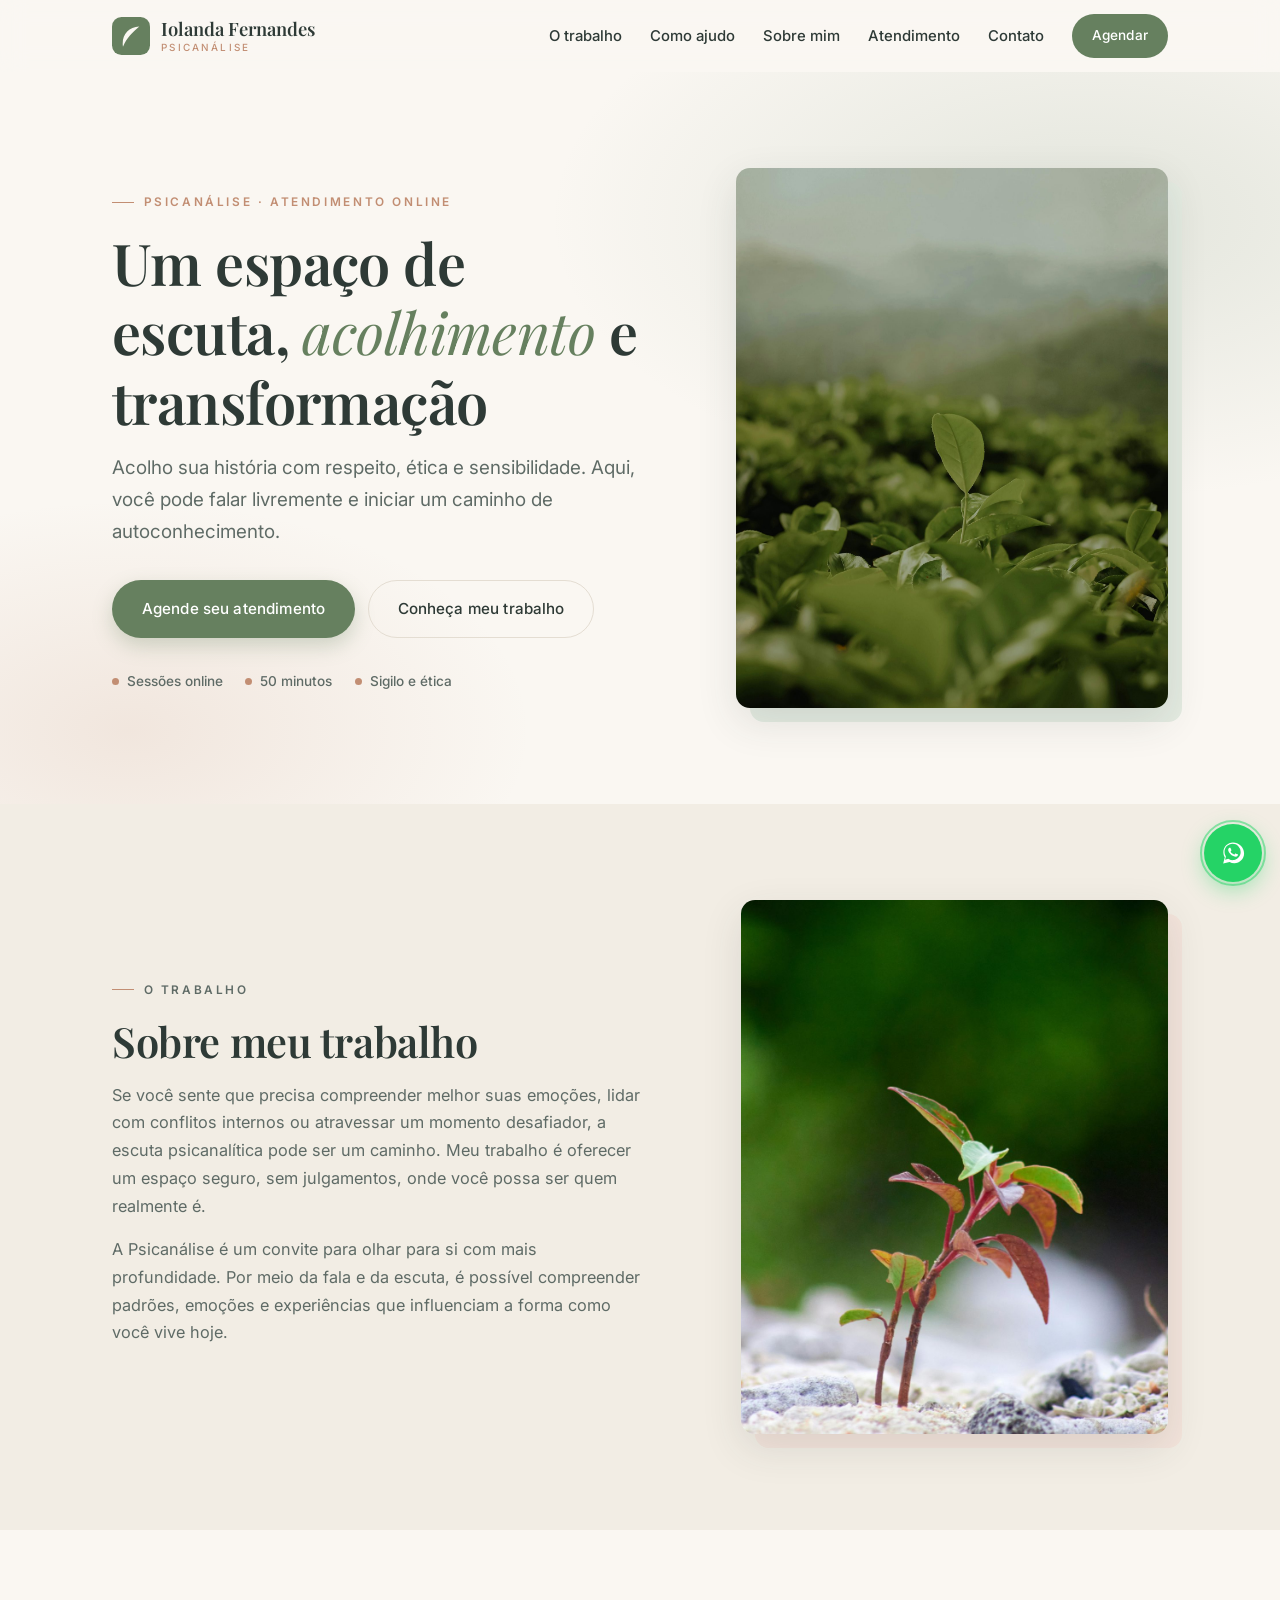
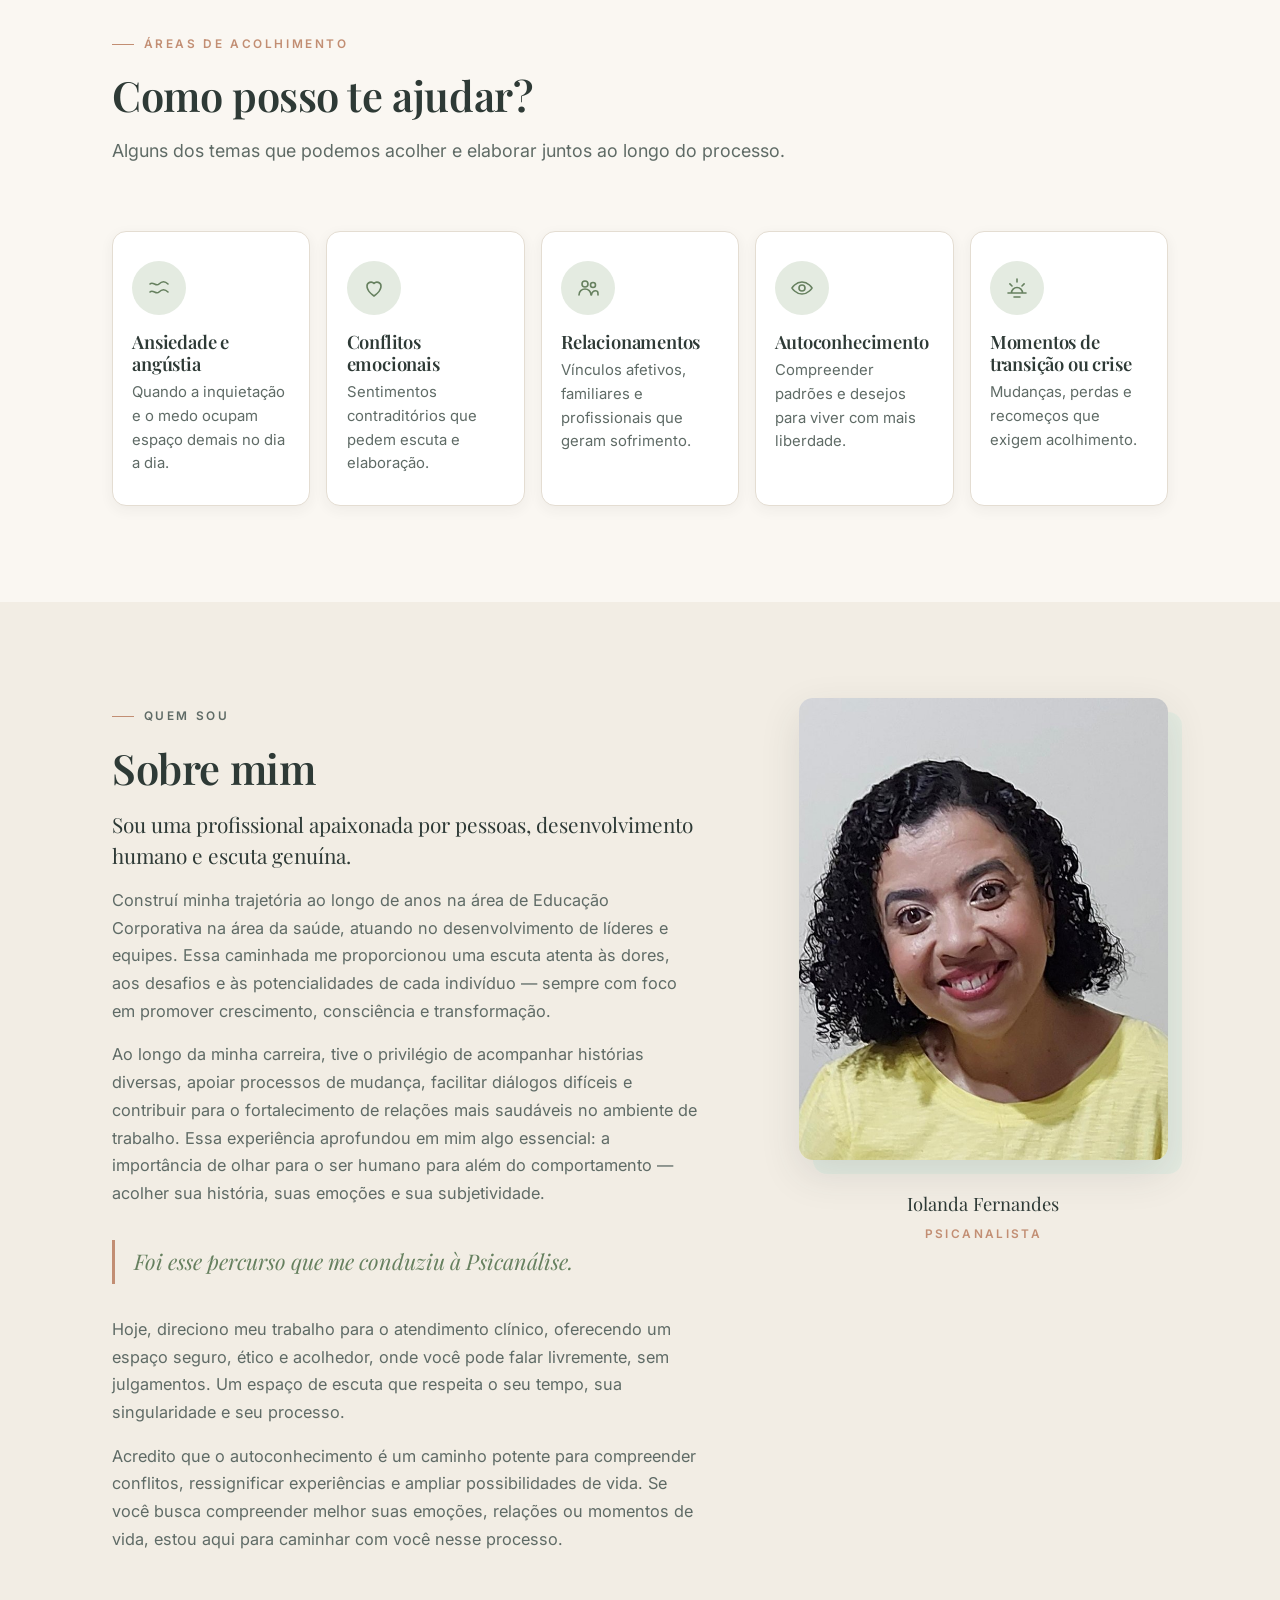
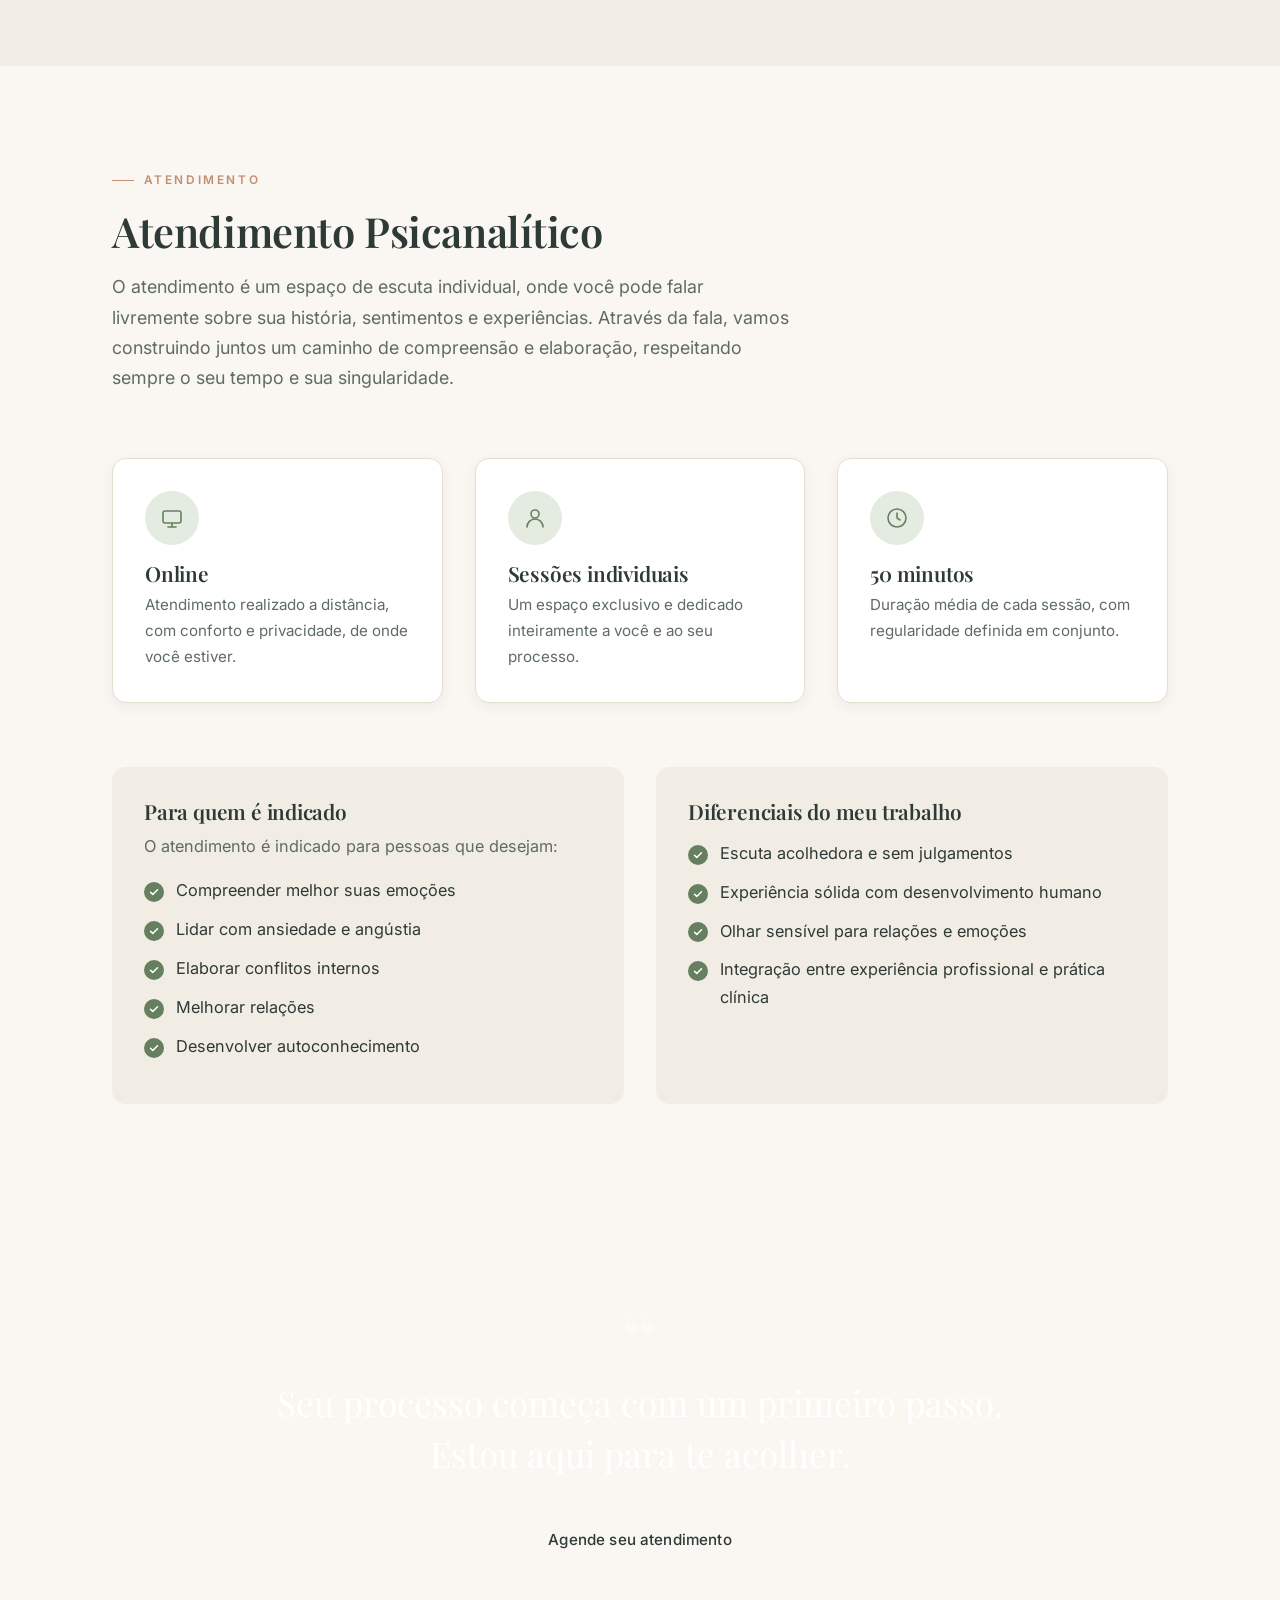
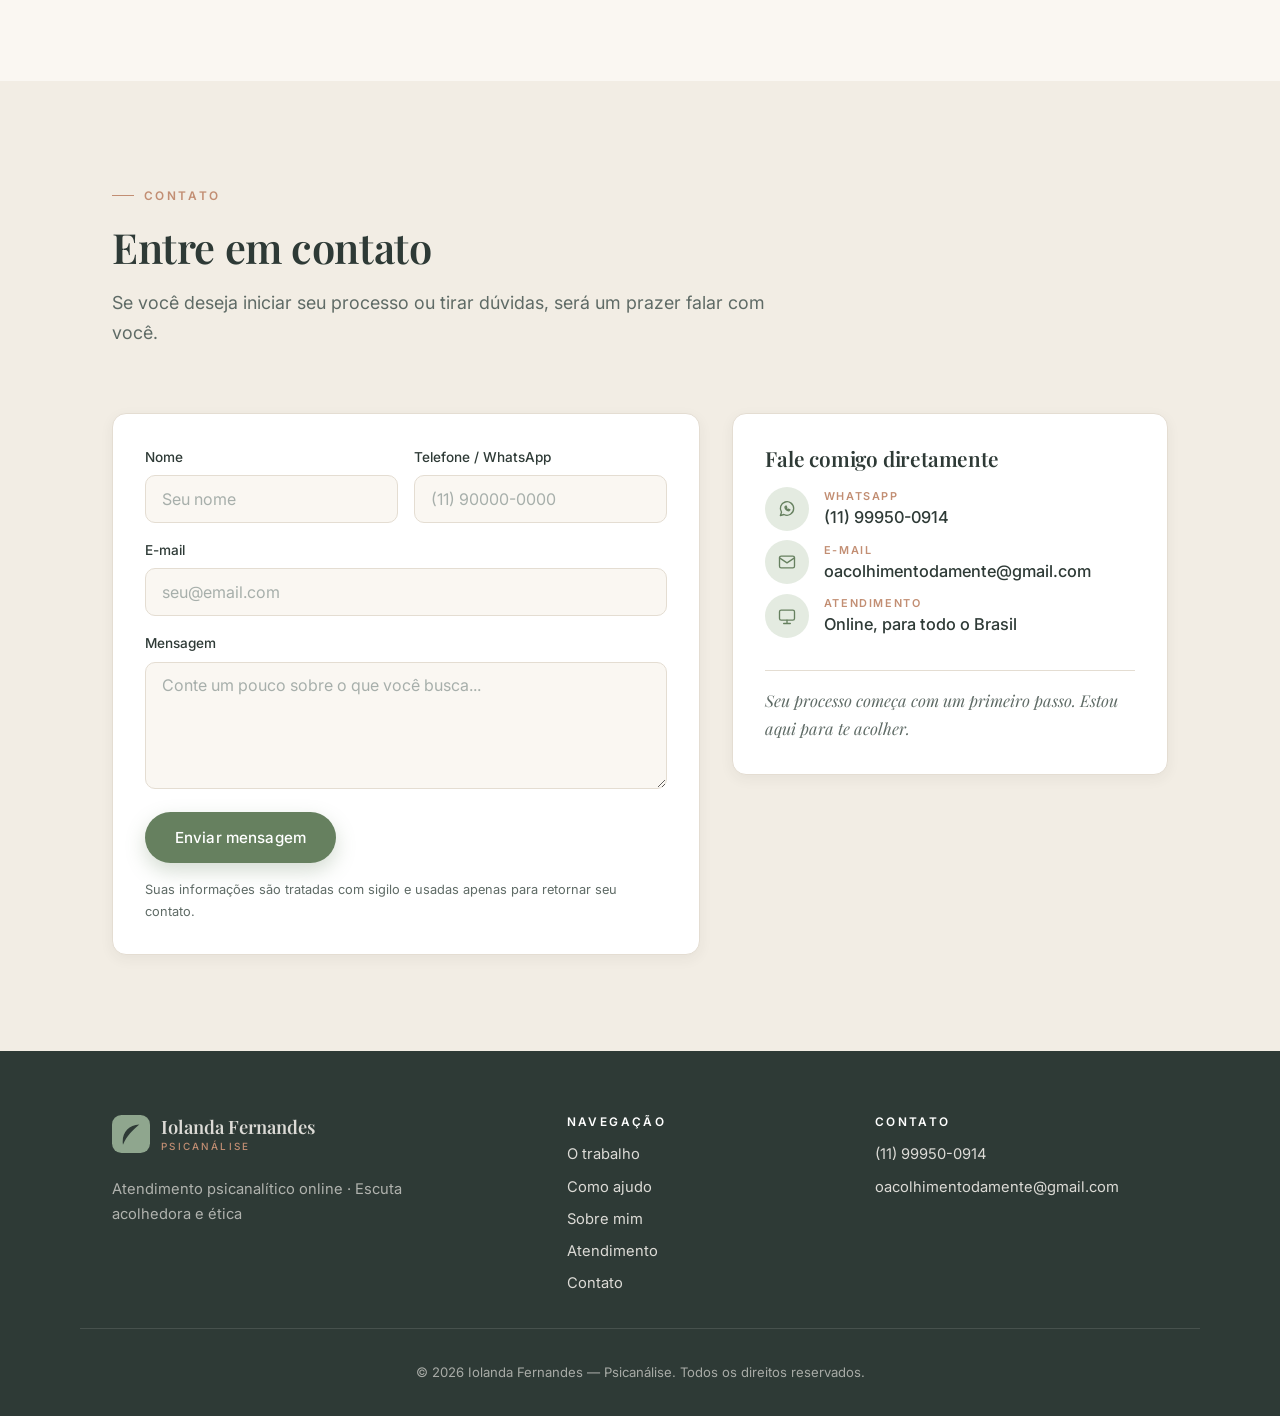
==== commit d755f263: "Atualiza e-mail de contato para oacolhimentodamente@gmail.com Co-Authored-By: Claude Fable 5 <norepl" ====
--- a/index.html
+++ b/index.html
@@ -32,7 +32,7 @@
     "description": "Atendimento psicanalítico online, individual e acolhedor. Um espaço de escuta, sem julgamentos, para autoconhecimento e transformação.",
     "url": "https://acolhimentodamente.com.br/",
     "image": "https://acolhimentodamente.com.br/img/iolanda.jpg",
-    "email": "acolhimentodamente@gmail.com",
+    "email": "oacolhimentodamente@gmail.com",
     "telephone": "+5511999500914",
     "priceRange": "$$",
     "areaServed": "Brasil",
@@ -257,7 +257,7 @@
         </div>
 
         <div class="contato-grid">
-          <form class="form reveal" action="https://formsubmit.co/acolhimentodamente@gmail.com" method="POST">
+          <form class="form reveal" action="https://formsubmit.co/oacolhimentodamente@gmail.com" method="POST">
             <input type="hidden" name="_subject" value="Novo contato pelo site — Acolhimento da Mente" />
             <input type="hidden" name="_template" value="table" />
             <input type="hidden" name="_captcha" value="false" />
@@ -292,9 +292,9 @@
                 </a>
               </li>
               <li>
-                <a href="mailto:acolhimentodamente@gmail.com">
+                <a href="mailto:oacolhimentodamente@gmail.com">
                   <span class="icon icon-sm" aria-hidden="true"><svg viewBox="0 0 24 24"><rect x="3" y="5" width="18" height="14" rx="2"/><path d="m3 7 9 6 9-6"/></svg></span>
-                  <span class="contato-info"><span class="contato-label">E-mail</span>acolhimentodamente@gmail.com</span>
+                  <span class="contato-info"><span class="contato-label">E-mail</span>oacolhimentodamente@gmail.com</span>
                 </a>
               </li>
               <li>
@@ -333,7 +333,7 @@
         <h4>Contato</h4>
         <ul>
           <li><a href="https://wa.me/5511999500914" target="_blank" rel="noopener">(11) 99950-0914</a></li>
-          <li><a href="mailto:acolhimentodamente@gmail.com">acolhimentodamente@gmail.com</a></li>
+          <li><a href="mailto:oacolhimentodamente@gmail.com">oacolhimentodamente@gmail.com</a></li>
         </ul>
       </div>
     </div>
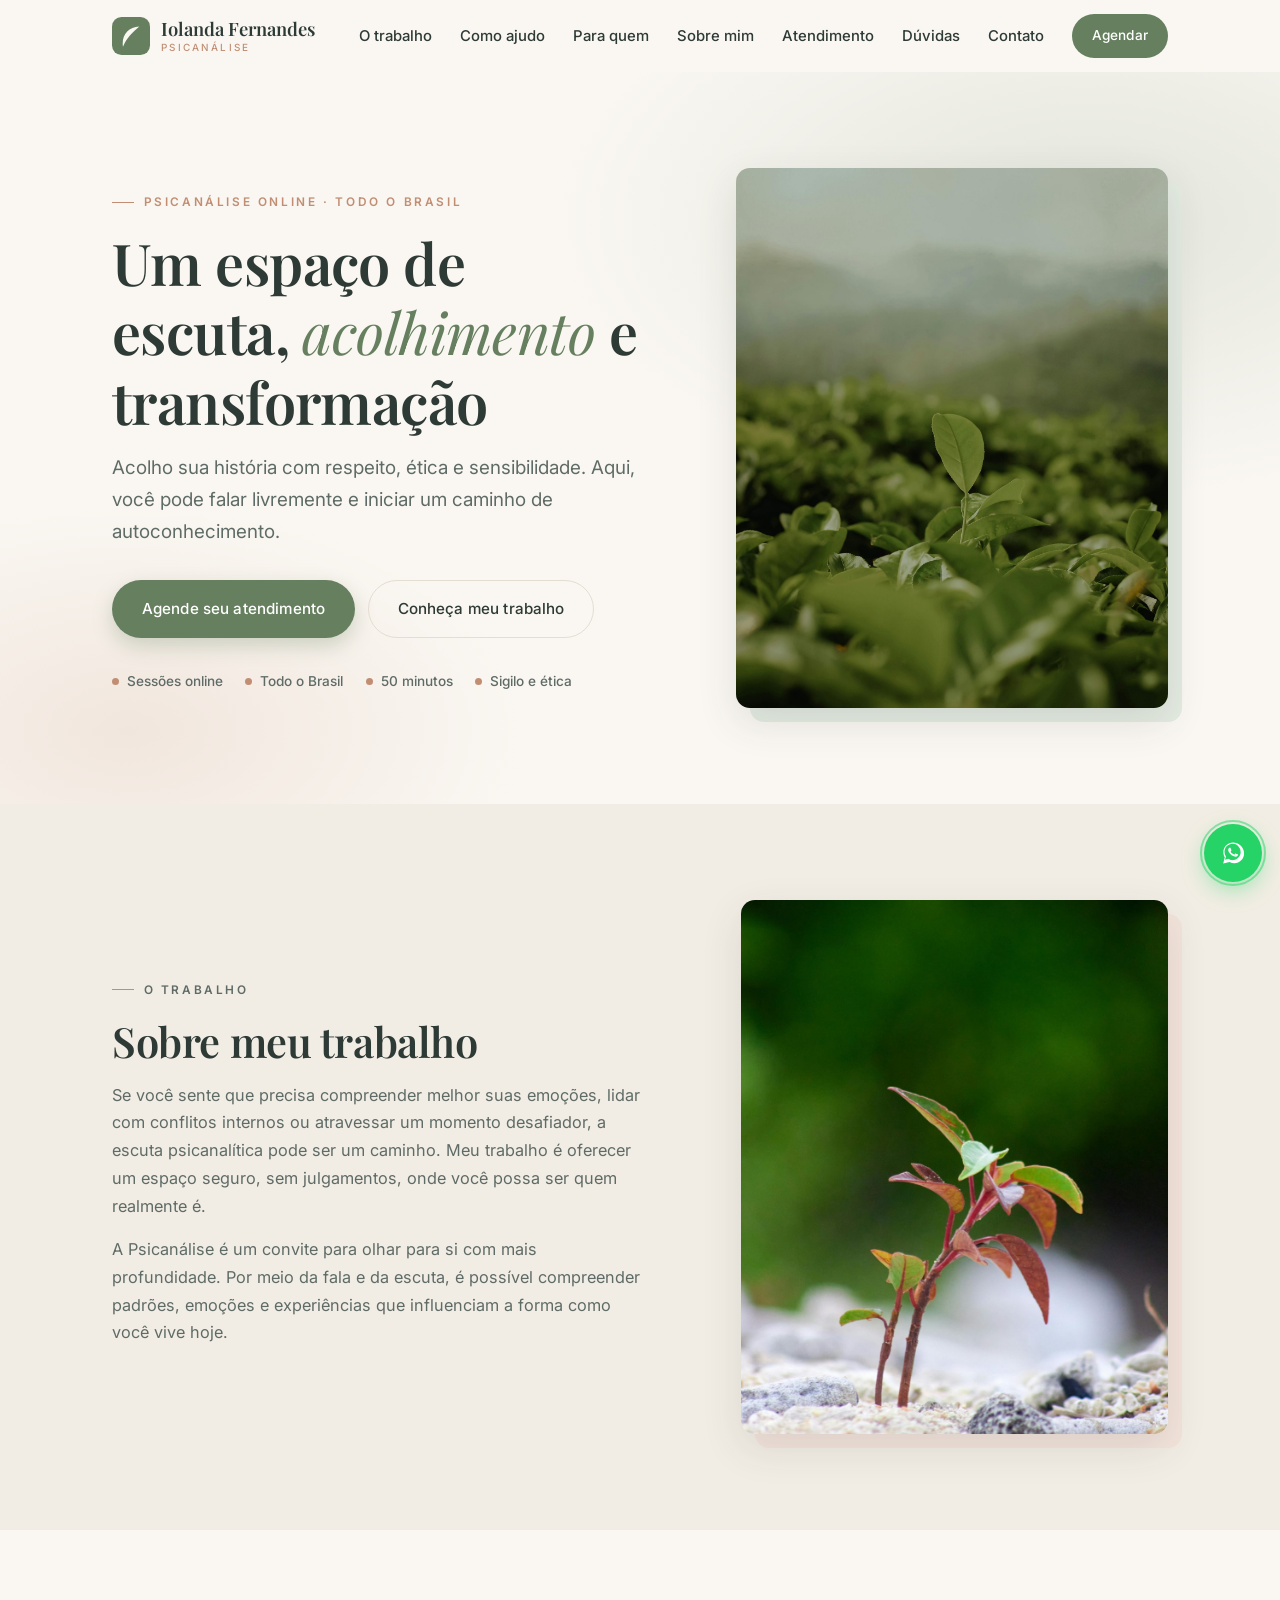
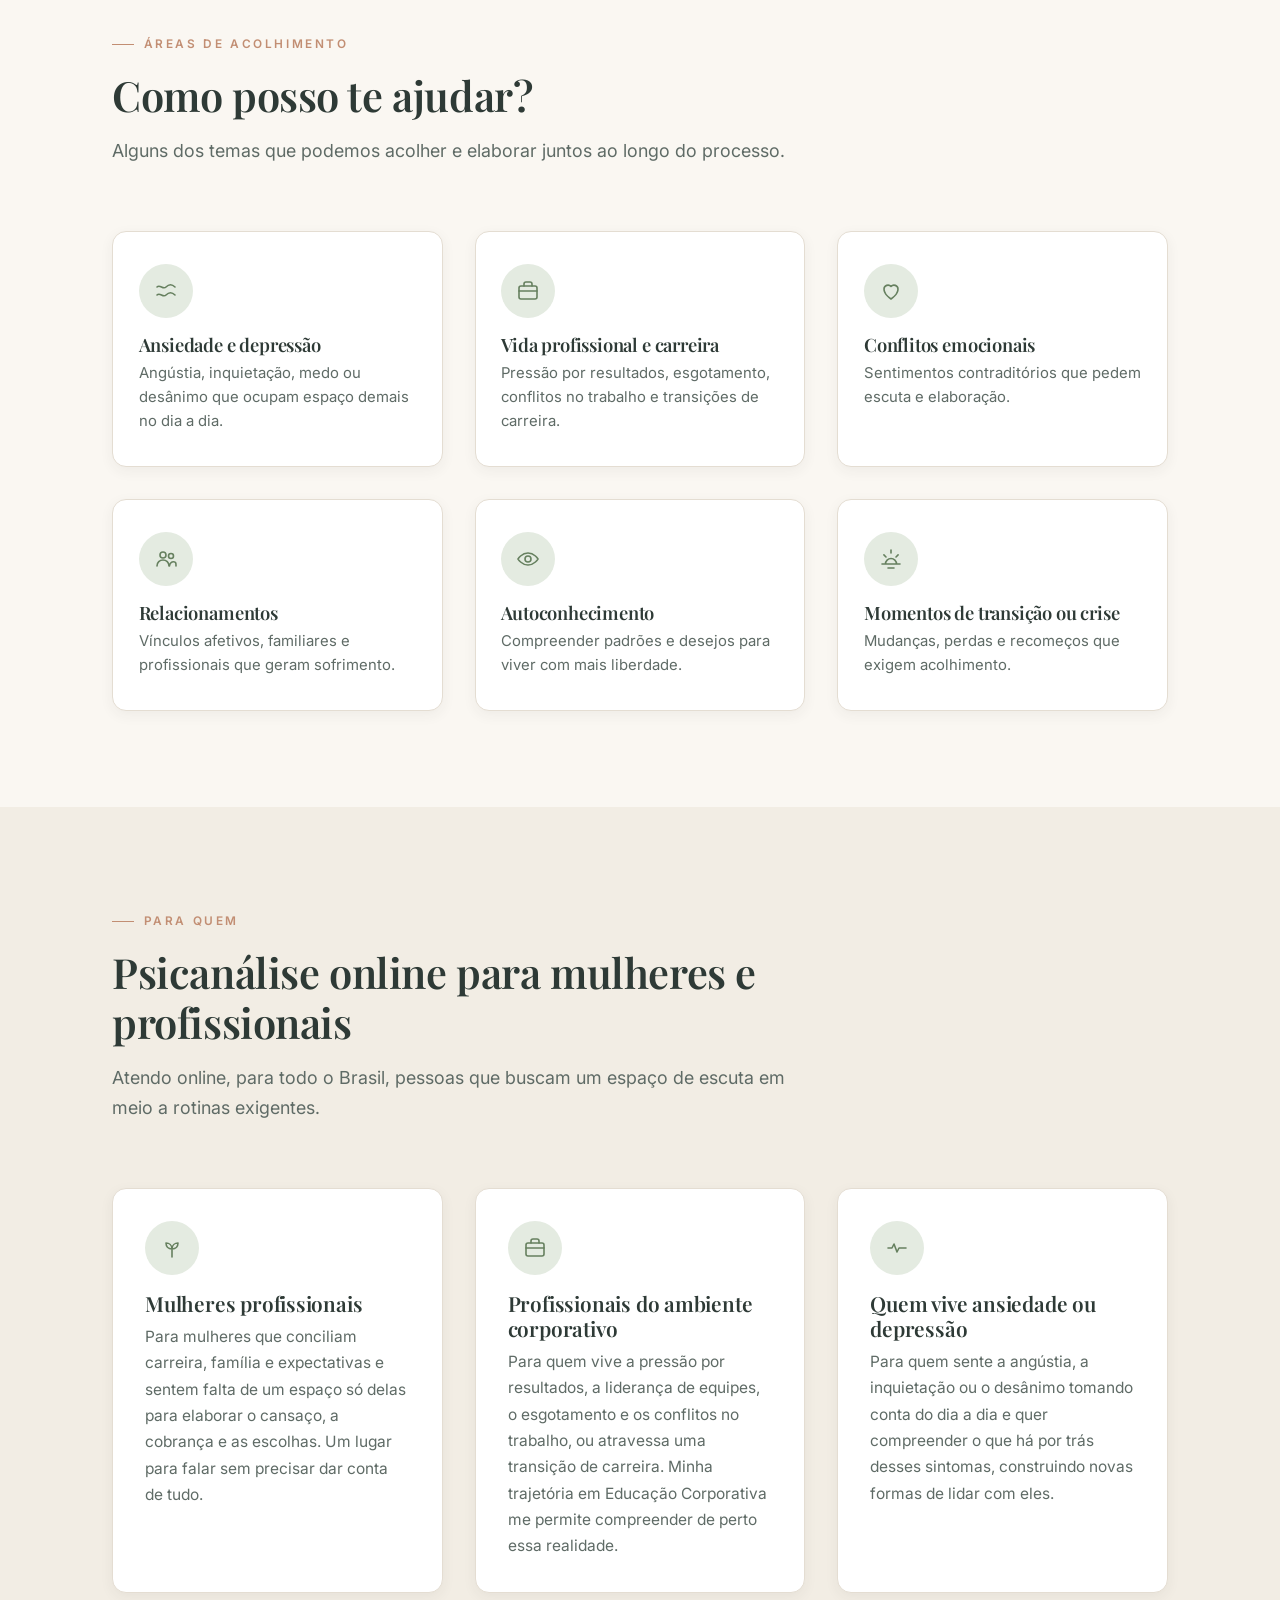
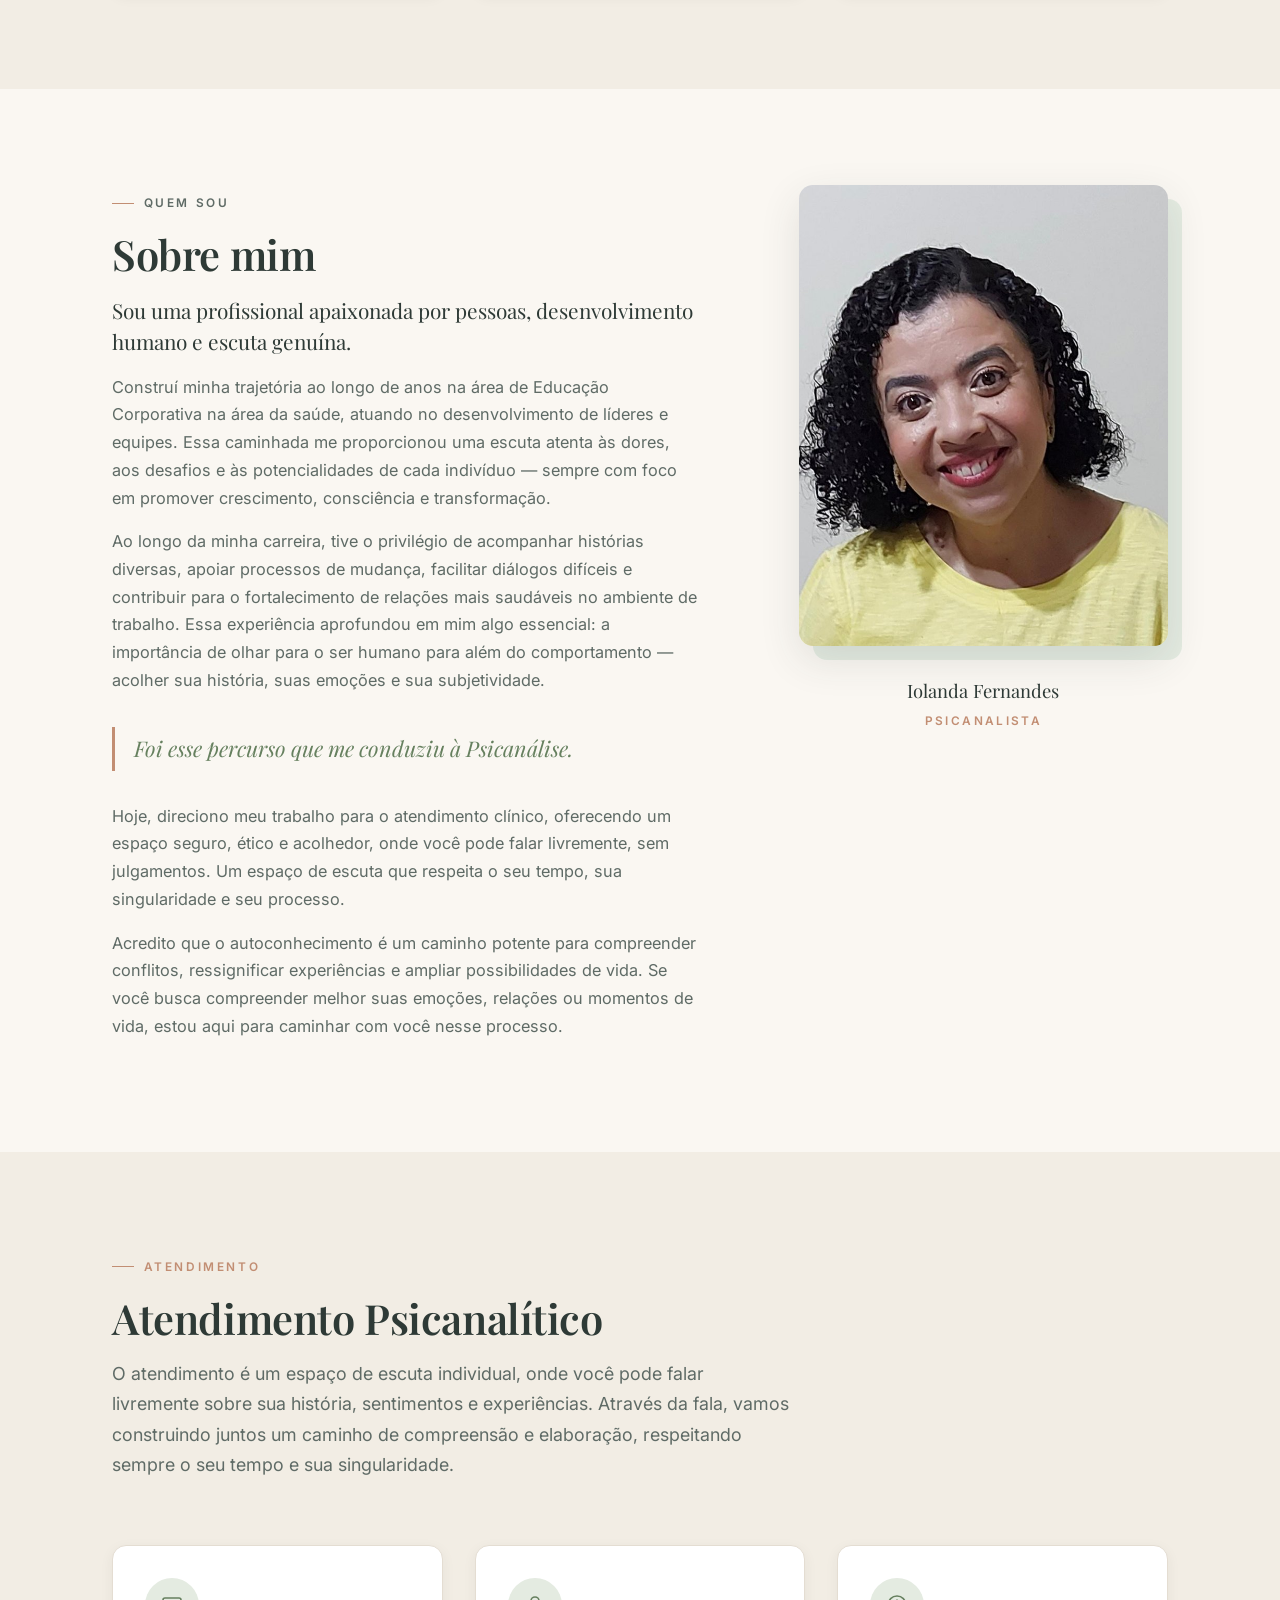
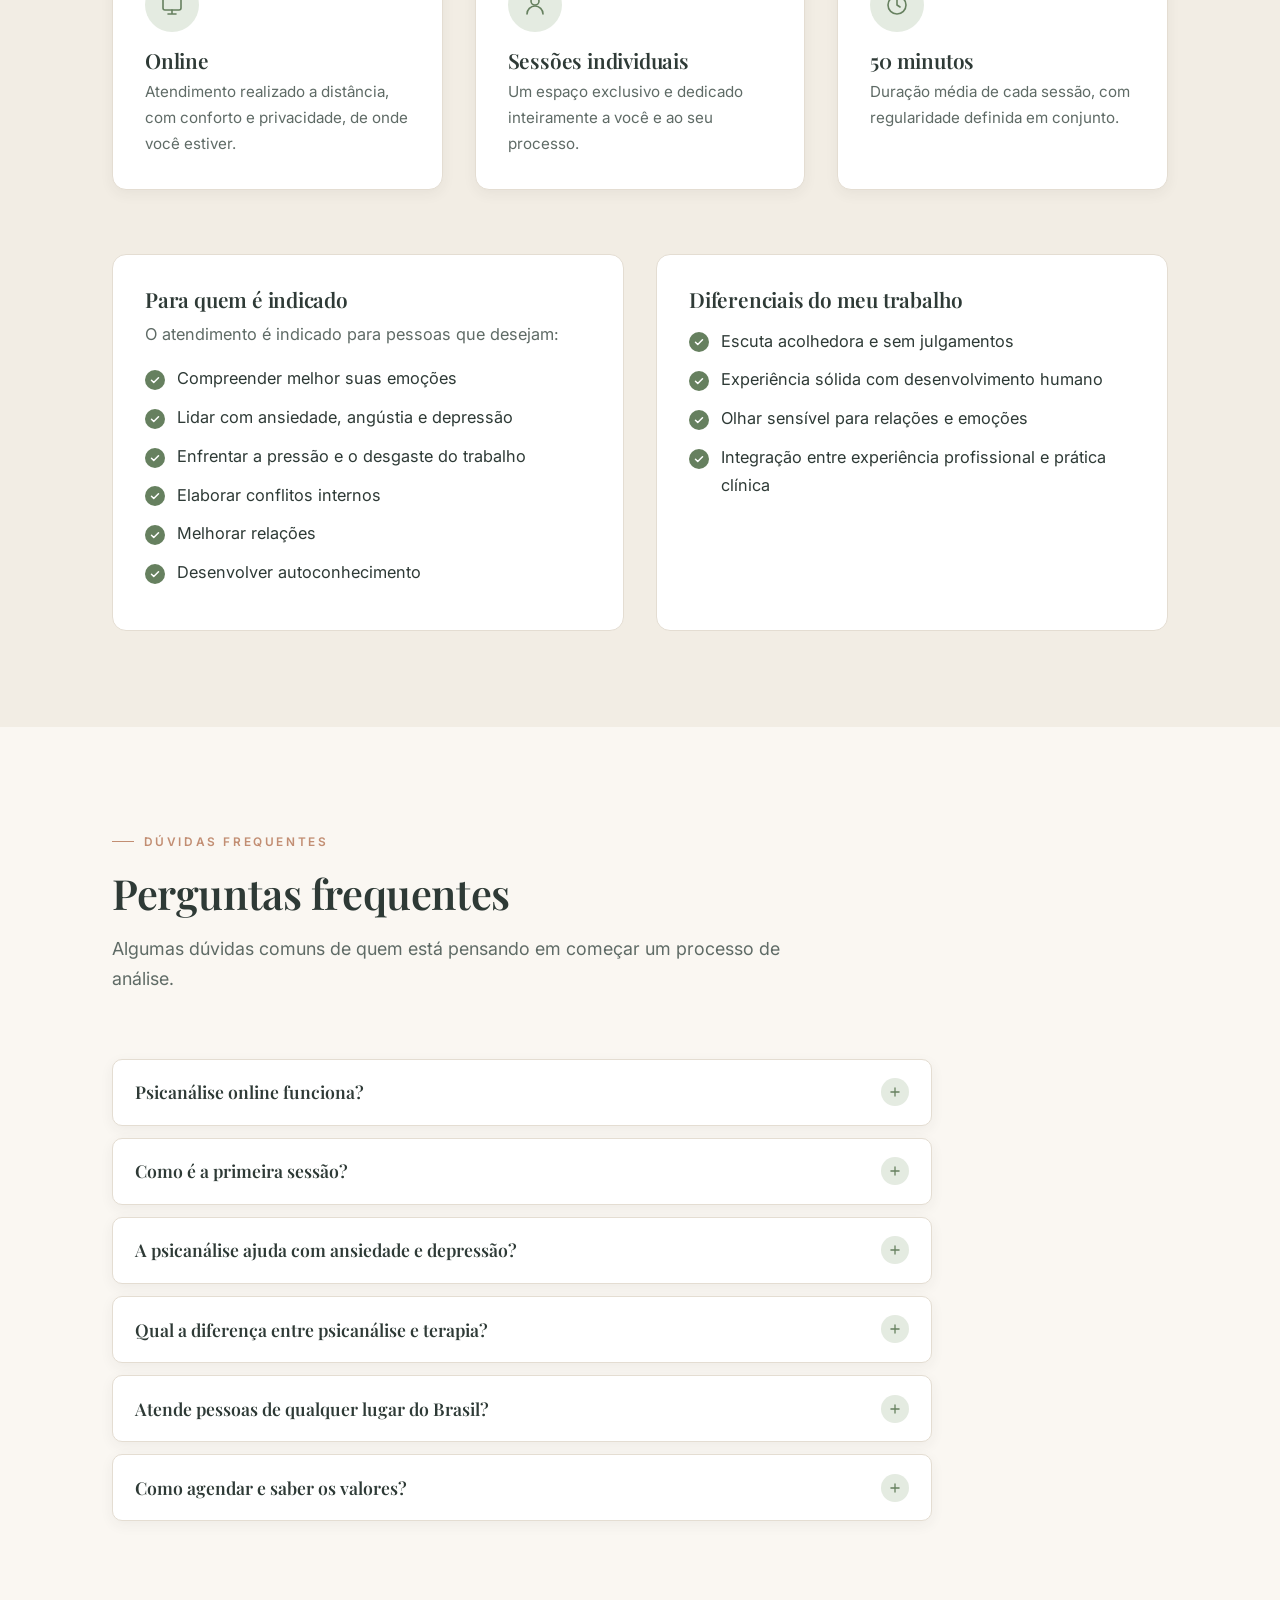
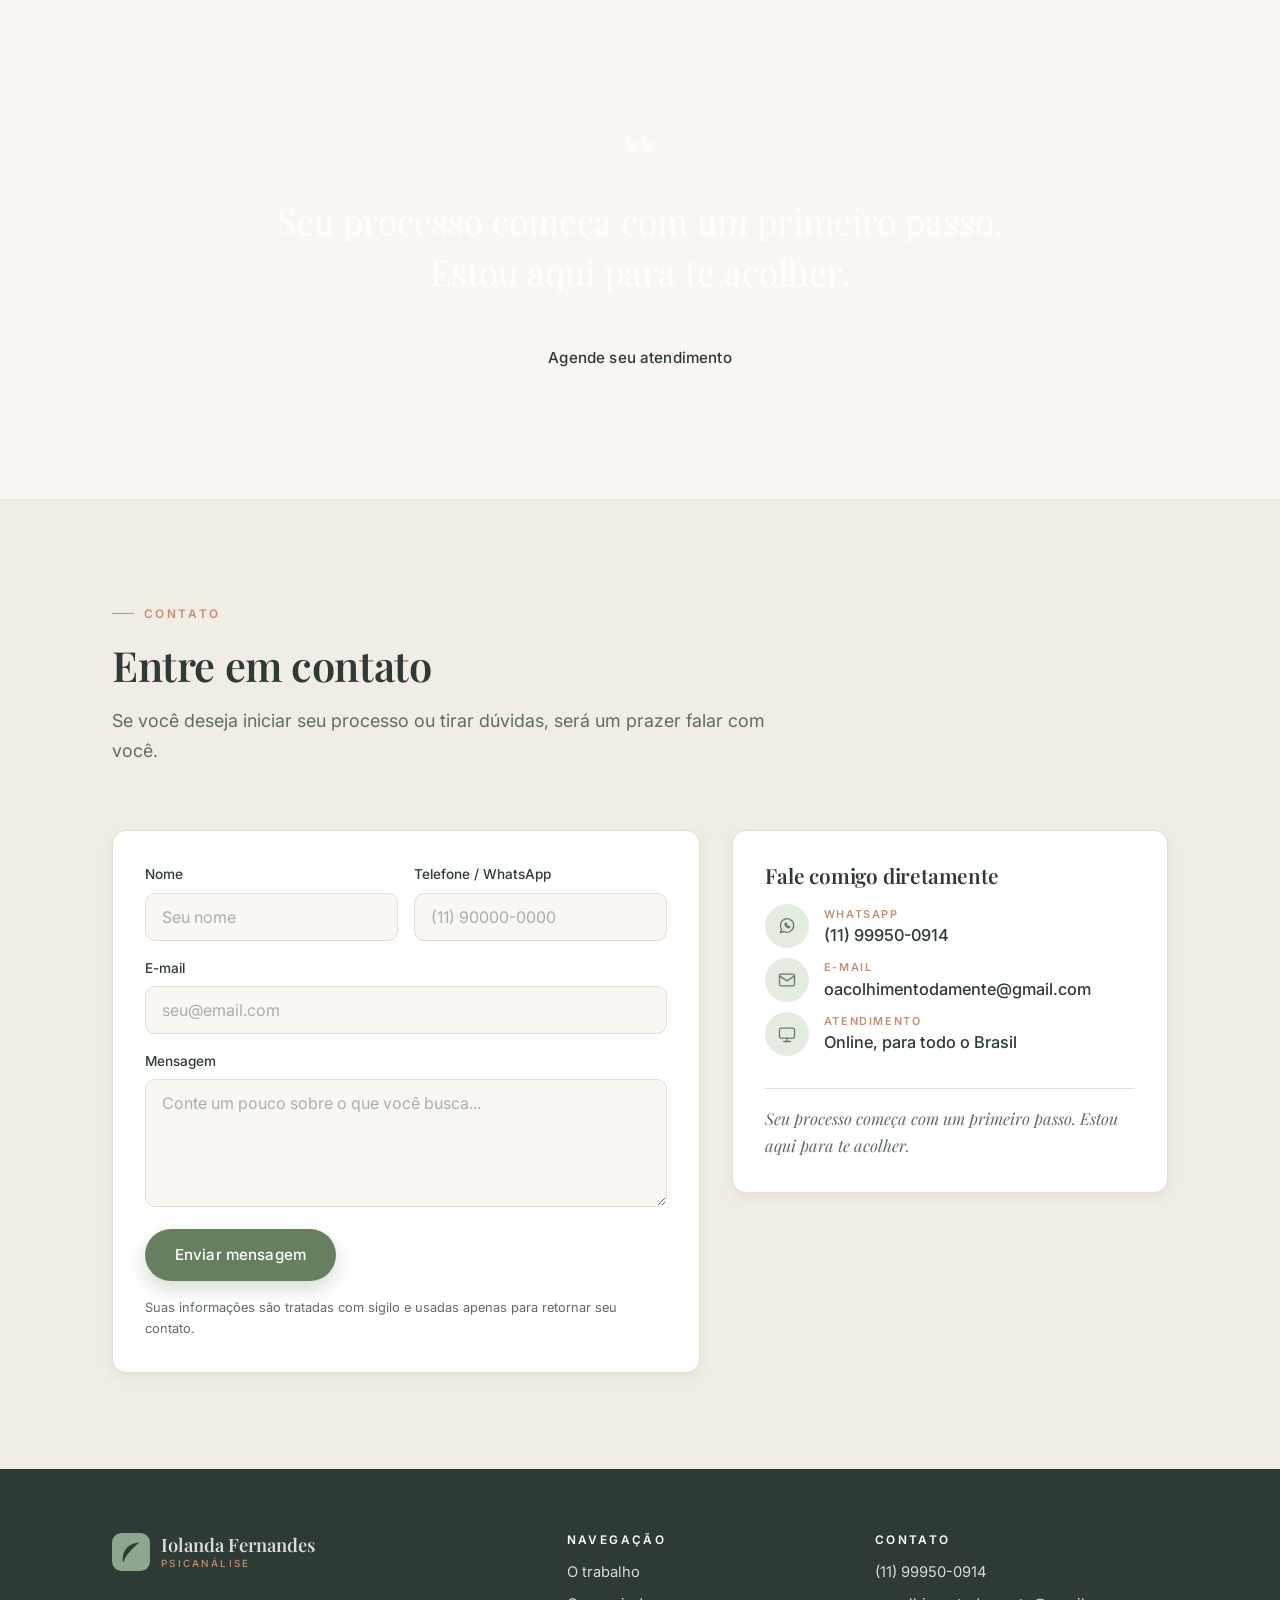
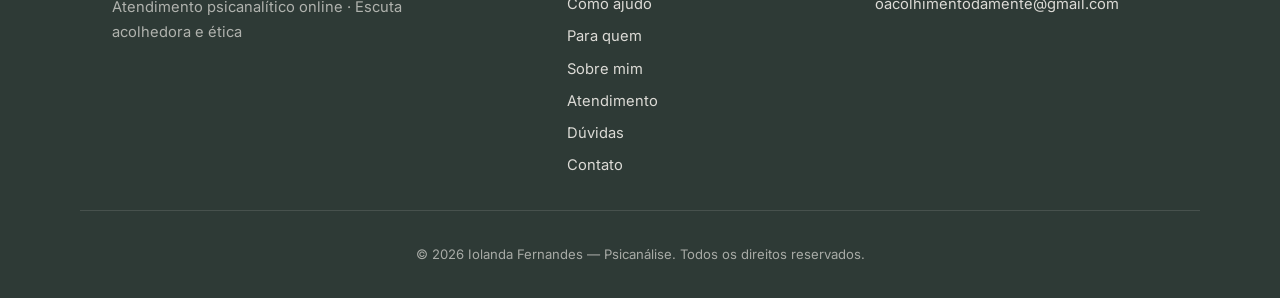
==== commit 647caf31: "SEO por palavras-chave: título/descrição, seção Para quem, FAQ com FAQPage, card Vida profissional C" ====
--- a/index.html
+++ b/index.html
@@ -3,11 +3,12 @@
 <head>
   <meta charset="UTF-8" />
   <meta name="viewport" content="width=device-width, initial-scale=1.0" />
-  <meta name="description" content="Iolanda Fernandes — Psicanálise. Atendimento psicanalítico online, individual e acolhedor. Um espaço de escuta, sem julgamentos, para autoconhecimento e transformação." />
+  <meta name="description" content="Psicanálise online para todo o Brasil: terapia para ansiedade e depressão, para mulheres profissionais e para quem vive a pressão do mundo corporativo. Escuta acolhedora, sem julgamentos." />
   <meta name="author" content="Iolanda Fernandes" />
   <meta name="theme-color" content="#FAF7F2" />
-
-  <title>Iolanda Fernandes — Psicanálise | Atendimento online</title>
+  <meta name="google-site-verification" content="MbJNqU9h9y6KNuqyScZOne5lmbGj2ICHW_y5-hwG4PE" />
+
+  <title>Psicanálise Online | Ansiedade, Depressão e Mulheres Profissionais — Iolanda Fernandes</title>
 
   <link rel="canonical" href="https://acolhimentodamente.com.br/" />
   <link rel="icon" href="img/favicon.svg" type="image/svg+xml" />
@@ -17,8 +18,8 @@
   <meta property="og:type" content="website" />
   <meta property="og:locale" content="pt_BR" />
   <meta property="og:site_name" content="Acolhimento da Mente" />
-  <meta property="og:title" content="Iolanda Fernandes — Psicanálise" />
-  <meta property="og:description" content="Um espaço de escuta, acolhimento e transformação. Atendimento psicanalítico online e individual." />
+  <meta property="og:title" content="Iolanda Fernandes — Psicanálise Online" />
+  <meta property="og:description" content="Psicanálise online para todo o Brasil. Terapia para ansiedade e depressão, mulheres profissionais e profissionais do ambiente corporativo." />
   <meta property="og:image" content="https://acolhimentodamente.com.br/img/campo-verde.jpg" />
   <meta property="og:url" content="https://acolhimentodamente.com.br/" />
 
@@ -29,13 +30,14 @@
     "@type": "ProfessionalService",
     "name": "Iolanda Fernandes — Psicanálise",
     "alternateName": "Acolhimento da Mente",
-    "description": "Atendimento psicanalítico online, individual e acolhedor. Um espaço de escuta, sem julgamentos, para autoconhecimento e transformação.",
+    "description": "Psicanálise online para todo o Brasil. Terapia para ansiedade e depressão, para mulheres profissionais e para profissionais do ambiente corporativo. Escuta acolhedora, sem julgamentos.",
     "url": "https://acolhimentodamente.com.br/",
     "image": "https://acolhimentodamente.com.br/img/iolanda.jpg",
     "email": "oacolhimentodamente@gmail.com",
     "telephone": "+5511999500914",
     "priceRange": "$$",
-    "areaServed": "Brasil",
+    "areaServed": { "@type": "Country", "name": "Brasil" },
+    "serviceType": ["Psicanálise online", "Terapia para ansiedade e depressão", "Psicanálise para mulheres profissionais", "Terapia para profissionais do ambiente corporativo"],
     "availableLanguage": "Portuguese",
     "founder": {
       "@type": "Person",
@@ -44,6 +46,62 @@
     }
   }
   </script>
+  <script type="application/ld+json">
+  {
+    "@context": "https://schema.org",
+    "@type": "FAQPage",
+    "mainEntity": [
+      {
+        "@type": "Question",
+        "name": "Psicanálise online funciona?",
+        "acceptedAnswer": {
+          "@type": "Answer",
+          "text": "Sim. As sessões acontecem por videochamada, com a mesma escuta, sigilo e regularidade do atendimento presencial. Basta um lugar tranquilo, onde você possa falar com privacidade, e uma conexão com a internet."
+        }
+      },
+      {
+        "@type": "Question",
+        "name": "Como é a primeira sessão?",
+        "acceptedAnswer": {
+          "@type": "Answer",
+          "text": "É um primeiro encontro para nos conhecermos. Você fala sobre o que te traz até aqui, tira suas dúvidas e, juntos, conversamos sobre a frequência e a forma do atendimento."
+        }
+      },
+      {
+        "@type": "Question",
+        "name": "A psicanálise ajuda com ansiedade e depressão?",
+        "acceptedAnswer": {
+          "@type": "Answer",
+          "text": "Sim. A escuta psicanalítica ajuda a compreender o que está por trás da ansiedade, da angústia e da depressão, e a construir novas formas de lidar com o que você sente. Quando há acompanhamento psiquiátrico, o trabalho pode caminhar em conjunto com ele."
+        }
+      },
+      {
+        "@type": "Question",
+        "name": "Qual a diferença entre psicanálise e terapia?",
+        "acceptedAnswer": {
+          "@type": "Answer",
+          "text": "A psicanálise é uma forma de terapia baseada na fala livre e na escuta atenta, que busca compreender as raízes do sofrimento, e não apenas aliviar os sintomas. É um processo que respeita o seu tempo e a sua história."
+        }
+      },
+      {
+        "@type": "Question",
+        "name": "Atende pessoas de qualquer lugar do Brasil?",
+        "acceptedAnswer": {
+          "@type": "Answer",
+          "text": "Sim. O atendimento é online e alcança pessoas de todo o Brasil, em horários combinados entre nós."
+        }
+      },
+      {
+        "@type": "Question",
+        "name": "Como agendar e saber os valores?",
+        "acceptedAnswer": {
+          "@type": "Answer",
+          "text": "Envie uma mensagem pelo WhatsApp ou pelo formulário desta página. Respondo com os horários disponíveis e as informações sobre valores."
+        }
+      }
+    ]
+  }
+  </script>
 
   <link rel="preconnect" href="https://fonts.googleapis.com" />
   <link rel="preconnect" href="https://fonts.gstatic.com" crossorigin />
@@ -68,8 +126,10 @@
         <ul>
           <li><a href="#trabalho">O trabalho</a></li>
           <li><a href="#areas">Como ajudo</a></li>
+          <li><a href="#para-quem">Para quem</a></li>
           <li><a href="#sobre">Sobre mim</a></li>
           <li><a href="#atendimento">Atendimento</a></li>
+          <li><a href="#faq">Dúvidas</a></li>
           <li><a href="#contato">Contato</a></li>
           <li class="nav-cta"><a href="#contato" class="btn btn-primary btn-sm">Agendar</a></li>
         </ul>
@@ -84,7 +144,7 @@
       <div class="hero-bg" aria-hidden="true"></div>
       <div class="container hero-inner">
         <div class="hero-text reveal">
-          <p class="eyebrow">Psicanálise · Atendimento online</p>
+          <p class="eyebrow">Psicanálise online · Todo o Brasil</p>
           <h1>Um espaço de escuta, <em>acolhimento</em> e transformação</h1>
           <p class="lead">Acolho sua história com respeito, ética e sensibilidade. Aqui, você pode falar livremente e iniciar um caminho de autoconhecimento.</p>
           <div class="hero-actions">
@@ -93,6 +153,7 @@
           </div>
           <ul class="hero-badges" aria-label="Resumo do atendimento">
             <li>Sessões online</li>
+            <li>Todo o Brasil</li>
             <li>50 minutos</li>
             <li>Sigilo e ética</li>
           </ul>
@@ -135,8 +196,13 @@
         <div class="areas-grid">
           <article class="area-item reveal">
             <span class="icon" aria-hidden="true"><svg viewBox="0 0 24 24"><path d="M3 8c3-3 6 3 9 0s6-3 9 0M3 16c3-3 6 3 9 0s6-3 9 0"/></svg></span>
-            <h3>Ansiedade e angústia</h3>
-            <p>Quando a inquietação e o medo ocupam espaço demais no dia a dia.</p>
+            <h3>Ansiedade e depressão</h3>
+            <p>Angústia, inquietação, medo ou desânimo que ocupam espaço demais no dia a dia.</p>
+          </article>
+          <article class="area-item reveal">
+            <span class="icon" aria-hidden="true"><svg viewBox="0 0 24 24"><rect x="3" y="7" width="18" height="13" rx="2"/><path d="M8 7V5a2 2 0 0 1 2-2h4a2 2 0 0 1 2 2v2M3 12h18"/></svg></span>
+            <h3>Vida profissional e carreira</h3>
+            <p>Pressão por resultados, esgotamento, conflitos no trabalho e transições de carreira.</p>
           </article>
           <article class="area-item reveal">
             <span class="icon" aria-hidden="true"><svg viewBox="0 0 24 24"><path d="M12 20s-7-4.5-7-10a4 4 0 0 1 7-2.5A4 4 0 0 1 19 10c0 5.5-7 10-7 10z"/></svg></span>
@@ -162,8 +228,36 @@
       </div>
     </section>
 
+    <!-- 3b. PARA QUEM -->
+    <section class="section section-alt" id="para-quem">
+      <div class="container">
+        <div class="section-head reveal">
+          <p class="eyebrow">Para quem</p>
+          <h2 class="section-title">Psicanálise online para mulheres e profissionais</h2>
+          <p class="section-lead">Atendo online, para todo o Brasil, pessoas que buscam um espaço de escuta em meio a rotinas exigentes.</p>
+        </div>
+        <div class="publico-grid">
+          <article class="publico-item reveal">
+            <span class="icon" aria-hidden="true"><svg viewBox="0 0 24 24"><path d="M12 21v-8M12 13c-4 0-6-3-6-6 3 0 6 2 6 6zM12 13c4 0 6-3 6-6-3 0-6 2-6 6z"/></svg></span>
+            <h3>Mulheres profissionais</h3>
+            <p>Para mulheres que conciliam carreira, família e expectativas e sentem falta de um espaço só delas para elaborar o cansaço, a cobrança e as escolhas. Um lugar para falar sem precisar dar conta de tudo.</p>
+          </article>
+          <article class="publico-item reveal reveal-delay">
+            <span class="icon" aria-hidden="true"><svg viewBox="0 0 24 24"><rect x="3" y="7" width="18" height="13" rx="2"/><path d="M8 7V5a2 2 0 0 1 2-2h4a2 2 0 0 1 2 2v2M3 12h18"/></svg></span>
+            <h3>Profissionais do ambiente corporativo</h3>
+            <p>Para quem vive a pressão por resultados, a liderança de equipes, o esgotamento e os conflitos no trabalho, ou atravessa uma transição de carreira. Minha trajetória em Educação Corporativa me permite compreender de perto essa realidade.</p>
+          </article>
+          <article class="publico-item reveal reveal-delay">
+            <span class="icon" aria-hidden="true"><svg viewBox="0 0 24 24"><path d="M3 12h4l2-4 3 8 2-4h7"/></svg></span>
+            <h3>Quem vive ansiedade ou depressão</h3>
+            <p>Para quem sente a angústia, a inquietação ou o desânimo tomando conta do dia a dia e quer compreender o que há por trás desses sintomas, construindo novas formas de lidar com eles.</p>
+          </article>
+        </div>
+      </div>
+    </section>
+
     <!-- 4. SOBRE MIM -->
-    <section class="section section-alt" id="sobre">
+    <section class="section" id="sobre">
       <div class="container">
         <div class="sobre-grid">
           <div class="sobre-text reveal">
@@ -187,7 +281,7 @@
     </section>
 
     <!-- 5. ATENDIMENTO -->
-    <section class="section" id="atendimento">
+    <section class="section section-alt" id="atendimento">
       <div class="container">
         <div class="section-head reveal">
           <p class="eyebrow">Atendimento</p>
@@ -219,7 +313,8 @@
             <p>O atendimento é indicado para pessoas que desejam:</p>
             <ul class="lista-check">
               <li>Compreender melhor suas emoções</li>
-              <li>Lidar com ansiedade e angústia</li>
+              <li>Lidar com ansiedade, angústia e depressão</li>
+              <li>Enfrentar a pressão e o desgaste do trabalho</li>
               <li>Elaborar conflitos internos</li>
               <li>Melhorar relações</li>
               <li>Desenvolver autoconhecimento</li>
@@ -234,6 +329,43 @@
               <li>Integração entre experiência profissional e prática clínica</li>
             </ul>
           </div>
+        </div>
+      </div>
+    </section>
+
+    <!-- 5b. PERGUNTAS FREQUENTES -->
+    <section class="section" id="faq">
+      <div class="container">
+        <div class="section-head reveal">
+          <p class="eyebrow">Dúvidas frequentes</p>
+          <h2 class="section-title">Perguntas frequentes</h2>
+          <p class="section-lead">Algumas dúvidas comuns de quem está pensando em começar um processo de análise.</p>
+        </div>
+        <div class="faq reveal">
+          <details class="faq-item">
+            <summary>Psicanálise online funciona?</summary>
+            <div class="faq-body"><p>Sim. As sessões acontecem por videochamada, com a mesma escuta, sigilo e regularidade do atendimento presencial. Basta um lugar tranquilo, onde você possa falar com privacidade, e uma conexão com a internet.</p></div>
+          </details>
+          <details class="faq-item">
+            <summary>Como é a primeira sessão?</summary>
+            <div class="faq-body"><p>É um primeiro encontro para nos conhecermos. Você fala sobre o que te traz até aqui, tira suas dúvidas e, juntos, conversamos sobre a frequência e a forma do atendimento.</p></div>
+          </details>
+          <details class="faq-item">
+            <summary>A psicanálise ajuda com ansiedade e depressão?</summary>
+            <div class="faq-body"><p>Sim. A escuta psicanalítica ajuda a compreender o que está por trás da ansiedade, da angústia e da depressão, e a construir novas formas de lidar com o que você sente. Quando há acompanhamento psiquiátrico, o trabalho pode caminhar em conjunto com ele.</p></div>
+          </details>
+          <details class="faq-item">
+            <summary>Qual a diferença entre psicanálise e terapia?</summary>
+            <div class="faq-body"><p>A psicanálise é uma forma de terapia baseada na fala livre e na escuta atenta, que busca compreender as raízes do sofrimento, e não apenas aliviar os sintomas. É um processo que respeita o seu tempo e a sua história.</p></div>
+          </details>
+          <details class="faq-item">
+            <summary>Atende pessoas de qualquer lugar do Brasil?</summary>
+            <div class="faq-body"><p>Sim. O atendimento é online e alcança pessoas de todo o Brasil, em horários combinados entre nós.</p></div>
+          </details>
+          <details class="faq-item">
+            <summary>Como agendar e saber os valores?</summary>
+            <div class="faq-body"><p>Envie uma mensagem pelo WhatsApp ou pelo formulário desta página. Respondo com os horários disponíveis e as informações sobre valores.</p></div>
+          </details>
         </div>
       </div>
     </section>
@@ -324,8 +456,10 @@
         <ul>
           <li><a href="#trabalho">O trabalho</a></li>
           <li><a href="#areas">Como ajudo</a></li>
+          <li><a href="#para-quem">Para quem</a></li>
           <li><a href="#sobre">Sobre mim</a></li>
           <li><a href="#atendimento">Atendimento</a></li>
+          <li><a href="#faq">Dúvidas</a></li>
           <li><a href="#contato">Contato</a></li>
         </ul>
       </nav>
--- a/css/styles.css
+++ b/css/styles.css
@@ -454,7 +454,8 @@
   margin-top: var(--space-lg);
 }
 .atend-coluna {
-  background: var(--c-bg-alt);
+  background: var(--c-surface);
+  border: 1px solid var(--c-line);
   border-radius: var(--radius);
   padding: var(--space-md);
 }
@@ -475,6 +476,61 @@
   border-radius: 50%;
   background: var(--c-accent-dark) url("data:image/svg+xml,%3Csvg xmlns='http://www.w3.org/2000/svg' viewBox='0 0 24 24' fill='none' stroke='%23fff' stroke-width='3' stroke-linecap='round' stroke-linejoin='round'%3E%3Cpath d='M5 12.5l4.5 4.5L19 7.5'/%3E%3C/svg%3E") center / 12px no-repeat;
 }
+
+/* ----------- Para quem ----------- */
+.publico-grid {
+  display: grid;
+  grid-template-columns: 1fr;
+  gap: var(--space-sm);
+}
+.publico-item {
+  background: var(--c-surface);
+  border: 1px solid var(--c-line);
+  border-radius: var(--radius);
+  padding: var(--space-md);
+  box-shadow: var(--shadow-sm);
+  transition: transform var(--transition), box-shadow var(--transition), border-color var(--transition);
+}
+.publico-item:hover { transform: translateY(-4px); box-shadow: var(--shadow-md); border-color: transparent; }
+.publico-item:hover .icon { background: var(--c-accent-dark); color: #fff; }
+.publico-item h3 { margin-bottom: 0.5rem; }
+.publico-item p { margin: 0; color: var(--c-text-soft); font-size: 0.97rem; }
+
+/* ----------- Perguntas frequentes ----------- */
+.faq { max-width: 820px; display: grid; gap: 0.75rem; }
+.faq-item {
+  background: var(--c-surface);
+  border: 1px solid var(--c-line);
+  border-radius: var(--radius-sm);
+  box-shadow: var(--shadow-sm);
+  transition: border-color var(--transition), box-shadow var(--transition);
+}
+.faq-item[open] { border-color: var(--c-accent); }
+.faq-item summary {
+  list-style: none;
+  cursor: pointer;
+  display: flex;
+  align-items: center;
+  justify-content: space-between;
+  gap: 1rem;
+  padding: 1.1rem 1.4rem;
+  font-family: var(--f-serif);
+  font-weight: 600;
+  font-size: 1.1rem;
+  color: var(--c-text);
+}
+.faq-item summary::-webkit-details-marker { display: none; }
+.faq-item summary::after {
+  content: "";
+  flex-shrink: 0;
+  width: 28px; height: 28px;
+  border-radius: 50%;
+  background: var(--c-accent-soft) url("data:image/svg+xml,%3Csvg xmlns='http://www.w3.org/2000/svg' viewBox='0 0 24 24' fill='none' stroke='%2366805F' stroke-width='2.2' stroke-linecap='round'%3E%3Cpath d='M12 5v14M5 12h14'/%3E%3C/svg%3E") center / 14px no-repeat;
+  transition: transform var(--transition), background-color var(--transition);
+}
+.faq-item[open] summary::after { transform: rotate(45deg); }
+.faq-body { padding: 0 1.4rem 1.2rem; }
+.faq-body p { margin: 0; color: var(--c-text-soft); }
 
 /* ----------- Faixa com imagem de fundo + citação ----------- */
 .band {
@@ -687,6 +743,7 @@
   .hero-inner { grid-template-columns: 1.1fr 0.9fr; gap: var(--space-xl); }
   .media-grid { grid-template-columns: 1.25fr 1fr; gap: var(--space-xl); }
   .areas-grid { grid-template-columns: repeat(2, 1fr); gap: var(--space-md); }
+  .publico-grid { grid-template-columns: repeat(3, 1fr); gap: var(--space-md); }
   .sobre-grid { grid-template-columns: 1.6fr 1fr; align-items: start; gap: var(--space-xl); }
   .sobre-foto { position: sticky; top: 110px; }
   .cards-grid { grid-template-columns: repeat(3, 1fr); gap: var(--space-md); }
@@ -699,17 +756,18 @@
 
 @media (min-width: 960px) {
   .areas-grid { grid-template-columns: repeat(3, 1fr); }
-  .areas-grid .area-item:nth-child(4),
-  .areas-grid .area-item:nth-child(5) { grid-column: span 1; }
-}
-
-@media (min-width: 1100px) {
-  .areas-grid { grid-template-columns: repeat(5, 1fr); gap: var(--space-sm); }
-  .area-item { padding: 1.8rem 1.2rem; }
-}
-
-/* ----------- Mobile: menu toggle ----------- */
-@media (max-width: 719px) {
+}
+
+/* Menu com mais itens: compacta em telas médias */
+@media (min-width: 900px) and (max-width: 1023px) {
+  .nav ul { gap: 1rem; }
+  .nav a:not(.btn) { font-size: 0.85rem; white-space: nowrap; }
+  .nav-cta { display: none; }
+  .logo-text { font-size: 1rem; }
+}
+
+/* ----------- Mobile e tablet: menu toggle ----------- */
+@media (max-width: 899px) {
   .nav-toggle { display: block; }
   .nav {
     position: absolute;
@@ -735,6 +793,9 @@
   .nav a:not(.btn)::after { display: none; }
   .nav-cta { padding-top: var(--space-sm) !important; }
   .nav-cta .btn { width: 100%; }
+}
+
+@media (max-width: 719px) {
   .hero-actions .btn { width: 100%; }
   .band-mark { font-size: 4.5rem; }
   .contato-info { font-size: 0.9rem; }
